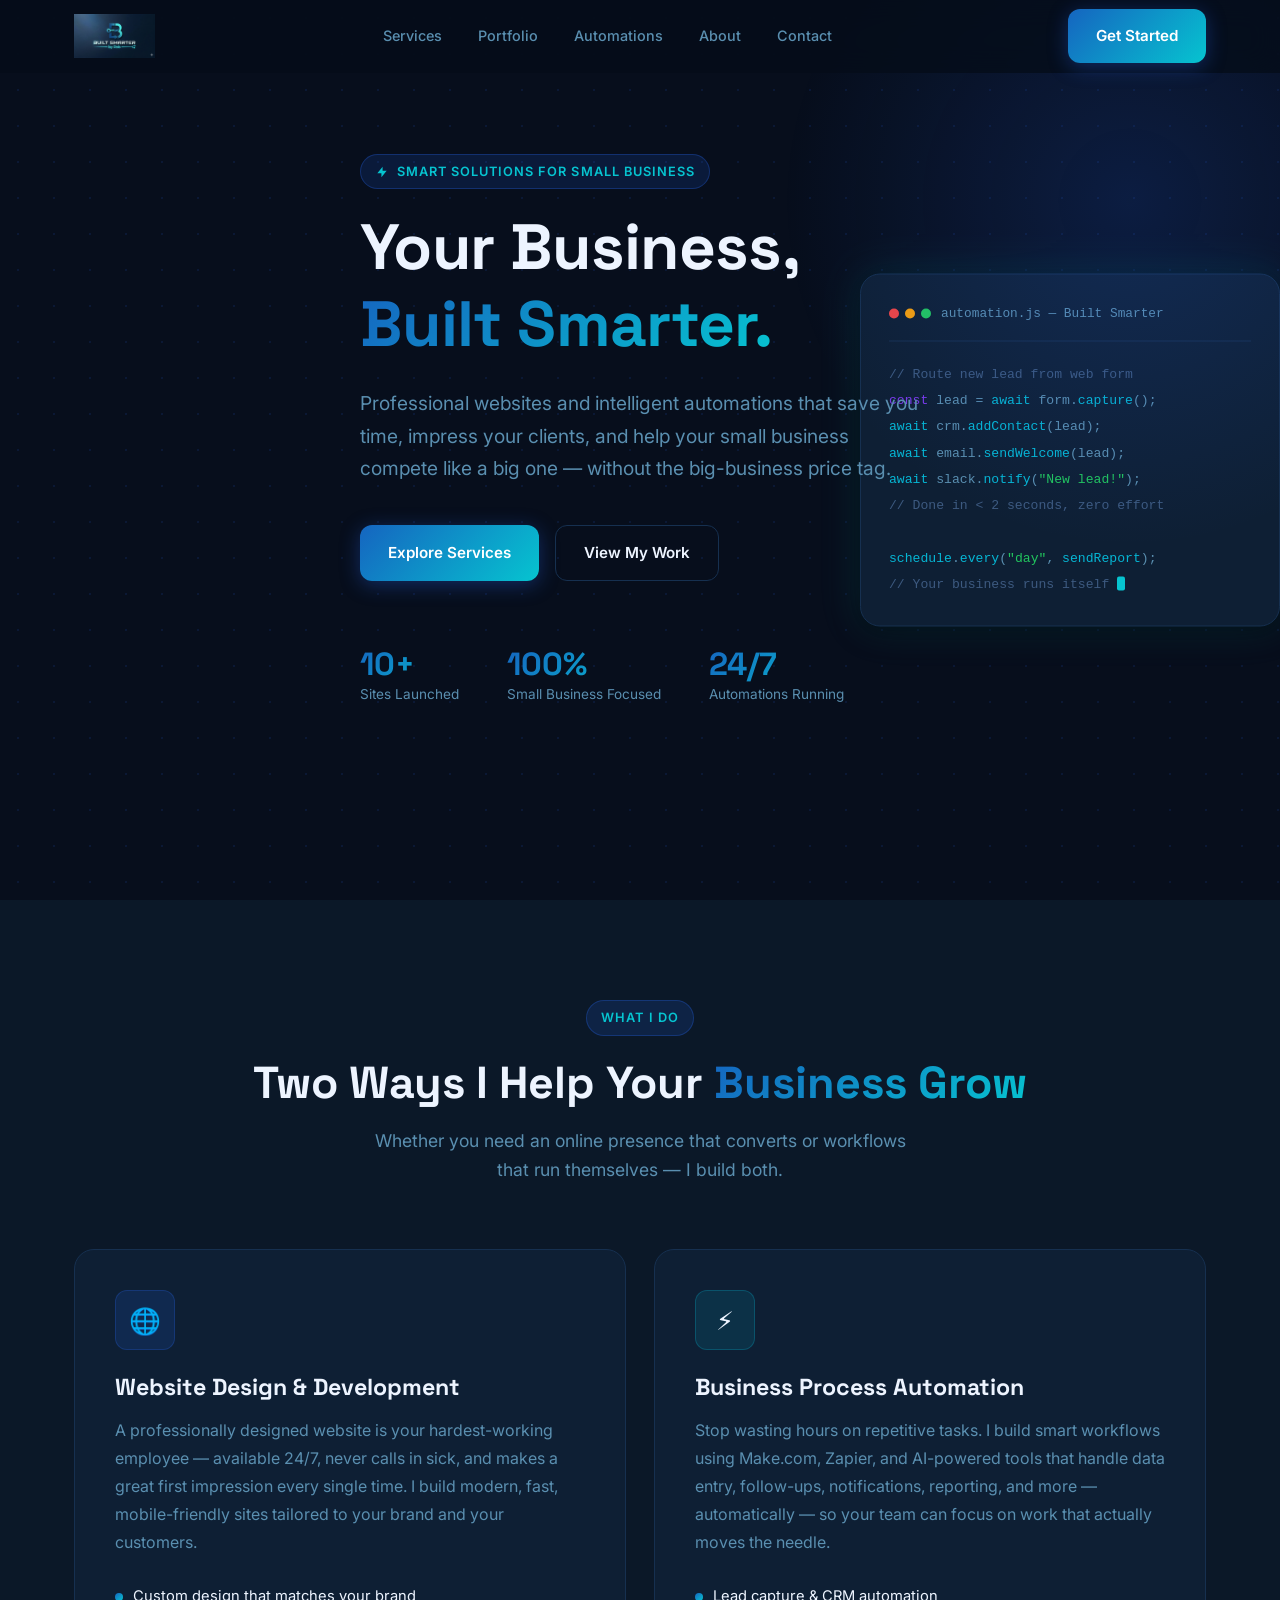
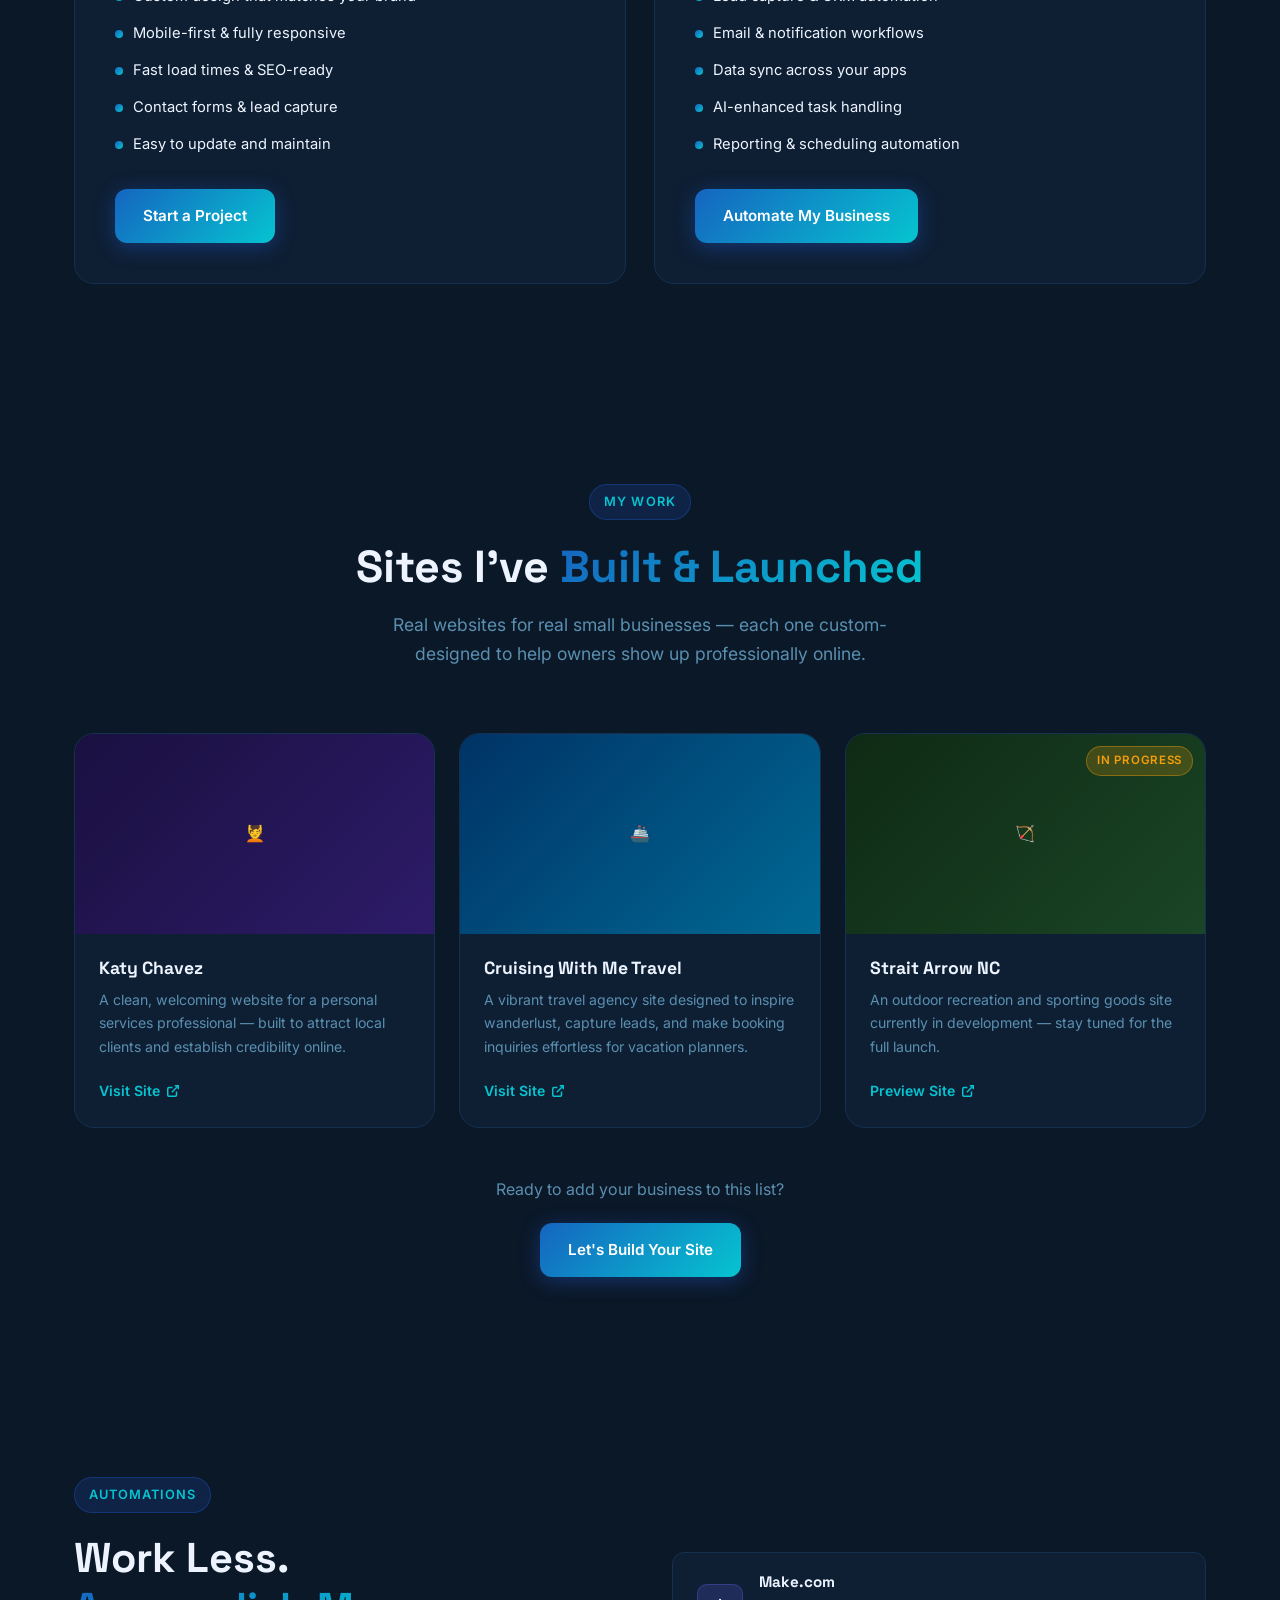
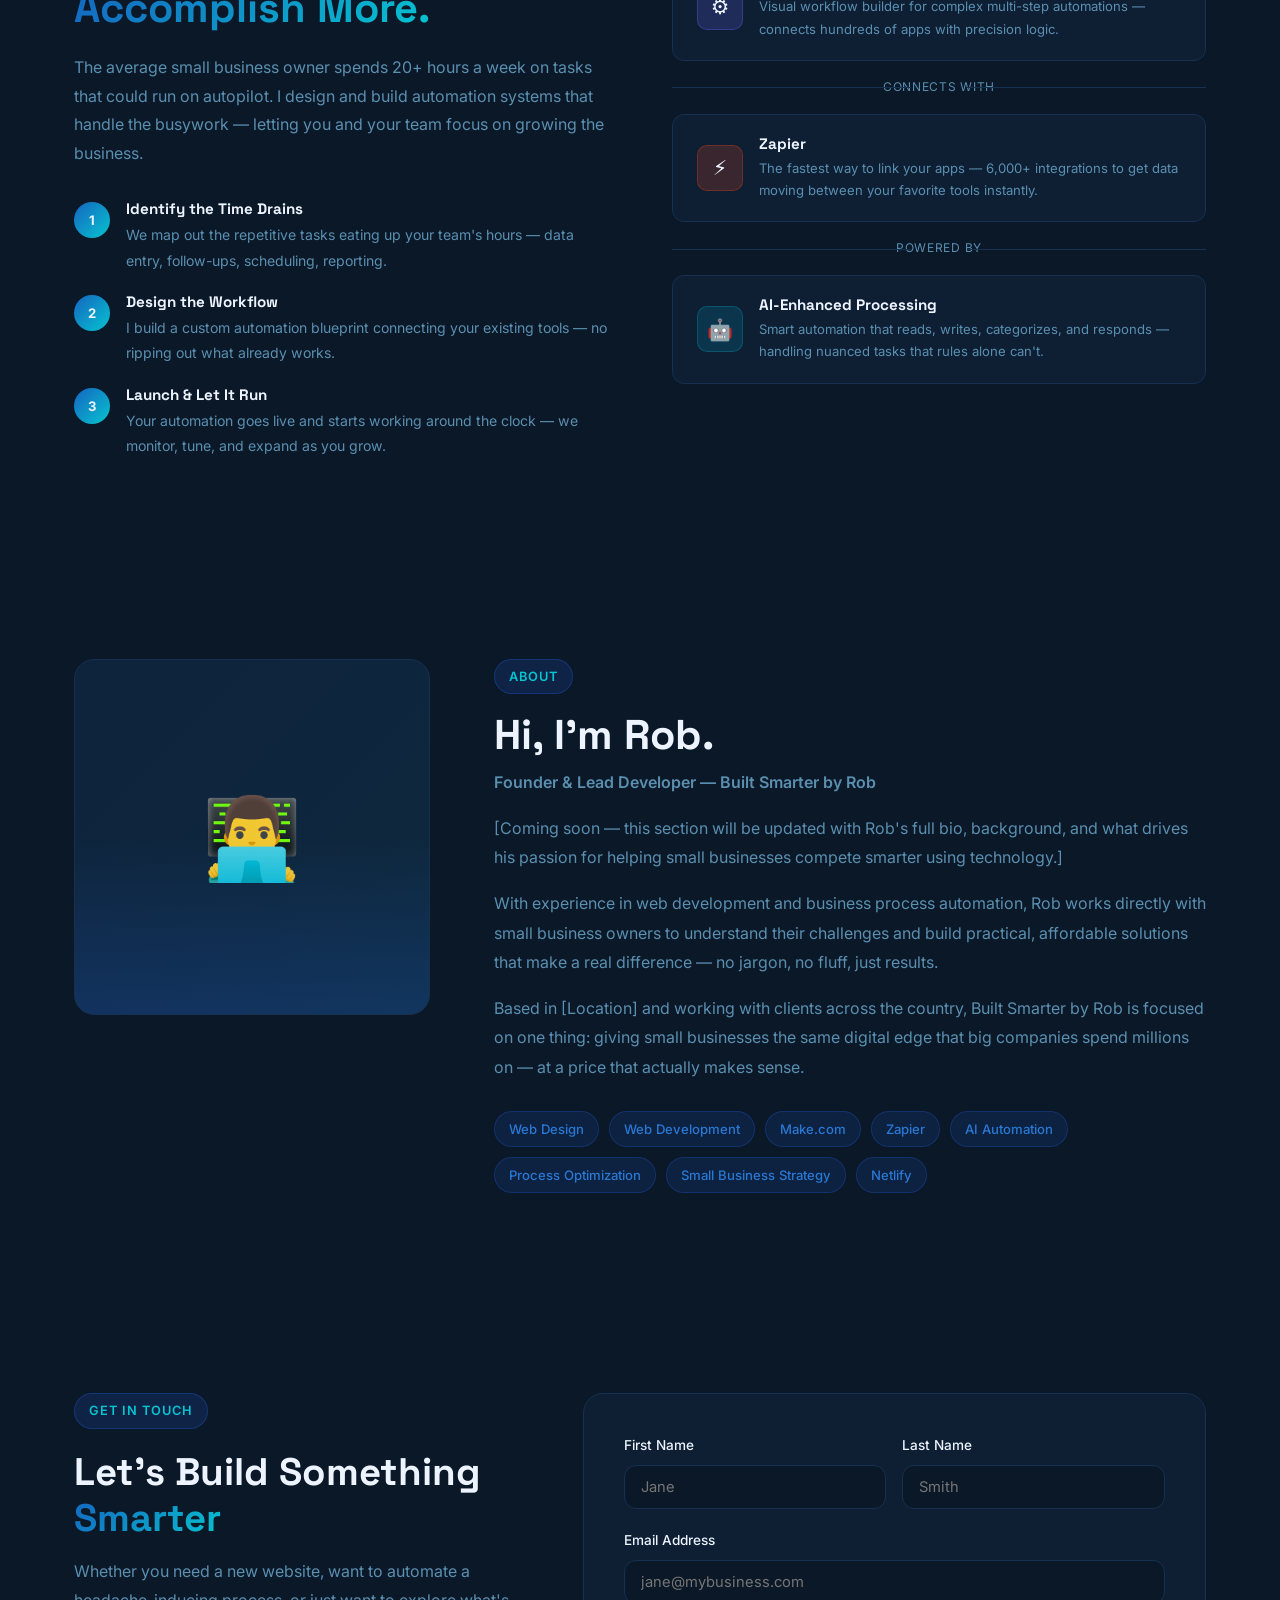
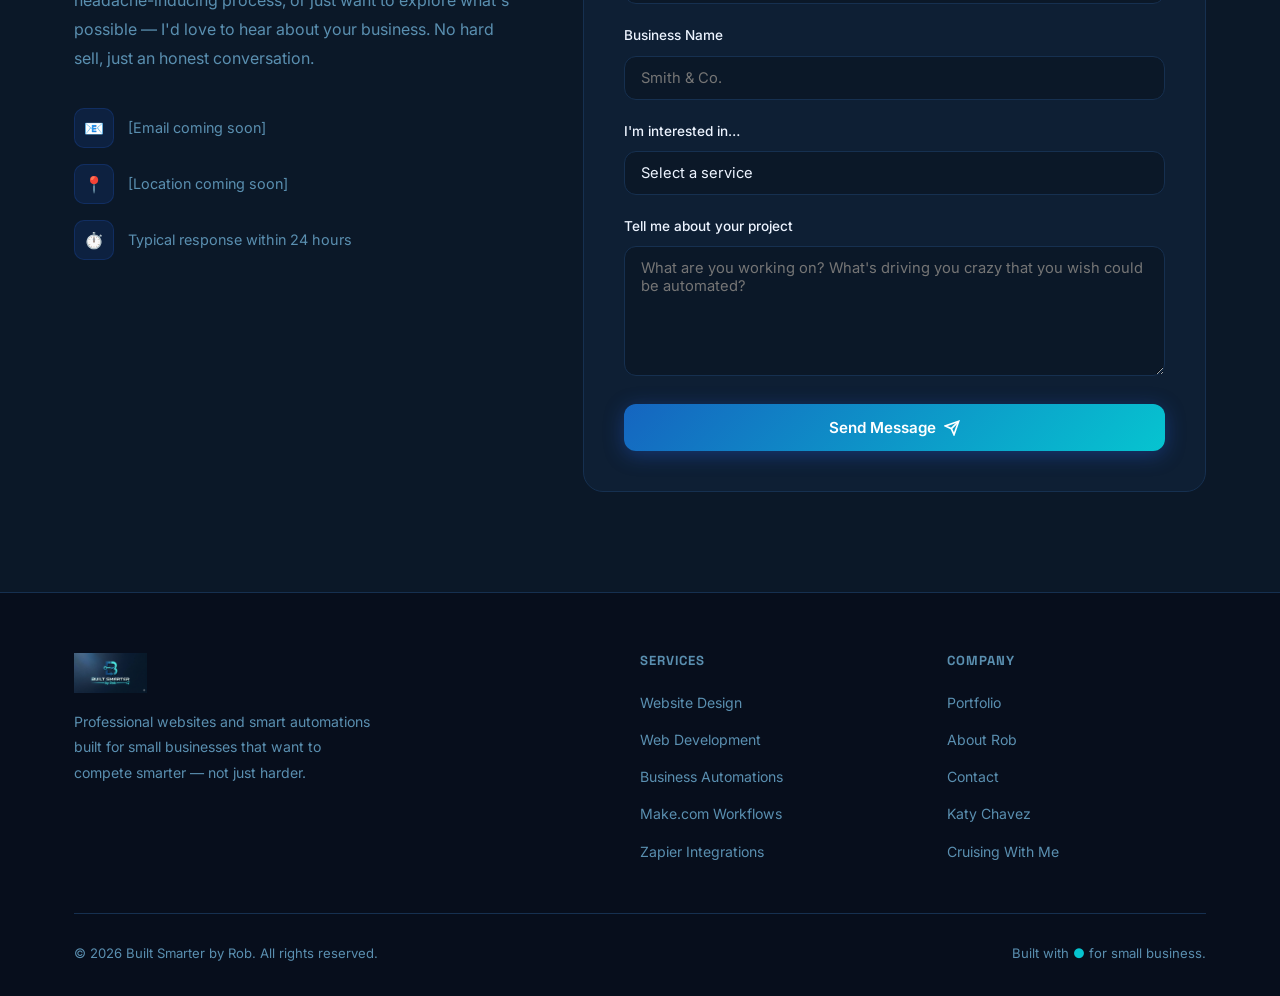
==== index.html @ 113d71a8 "1" ====
<!DOCTYPE html>
<html lang="en">
<head>
  <meta charset="UTF-8" />
  <meta name="viewport" content="width=device-width, initial-scale=1.0" />
  <meta name="description" content="Built Smarter by Rob — Professional websites and business automation solutions for small businesses. Modern design, smart workflows, real results." />
  <title>Built Smarter by Rob | Websites &amp; Automations for Small Business</title>

  <!-- Fonts -->
  <link rel="preconnect" href="https://fonts.googleapis.com" />
  <link rel="preconnect" href="https://fonts.gstatic.com" crossorigin />
  <link href="https://fonts.googleapis.com/css2?family=Space+Grotesk:wght@400;500;600;700;800&family=Inter:wght@400;500;600&display=swap" rel="stylesheet" />

  <link rel="stylesheet" href="css/styles.css" />
</head>
<body>

  <!-- ============================================================
       NAVIGATION
  ============================================================ -->
  <nav id="navbar">
    <div class="container nav-inner">
      <a href="#hero" class="logo">
        <img src="builtsmarterlogo.png" alt="Built Smarter by Rob" style="height:44px; width:auto;" />
      </a>

      <ul class="nav-links">
        <li><a href="#services">Services</a></li>
        <li><a href="#portfolio">Portfolio</a></li>
        <li><a href="#automations">Automations</a></li>
        <li><a href="#about">About</a></li>
        <li><a href="#contact">Contact</a></li>
      </ul>

      <a href="#contact" class="btn btn-primary nav-cta">Get Started</a>

      <button class="hamburger" id="hamburger" aria-label="Toggle menu">
        <span></span><span></span><span></span>
      </button>
    </div>

    <div class="mobile-menu" id="mobile-menu">
      <a href="#services"    onclick="closeMobileMenu()">Services</a>
      <a href="#portfolio"   onclick="closeMobileMenu()">Portfolio</a>
      <a href="#automations" onclick="closeMobileMenu()">Automations</a>
      <a href="#about"       onclick="closeMobileMenu()">About</a>
      <a href="#contact"     onclick="closeMobileMenu()">Contact</a>
      <a href="#contact" class="btn btn-primary" onclick="closeMobileMenu()">Get Started</a>
    </div>
  </nav>

  <!-- ============================================================
       HERO
  ============================================================ -->
  <section id="hero" class="section">
    <div class="container">
      <div class="hero-content">
        <div class="badge">
          <svg xmlns="http://www.w3.org/2000/svg" viewBox="0 0 24 24" fill="currentColor"><path d="M13 10V3L4 14h7v7l9-11h-7z"/></svg>
          Smart Solutions for Small Business
        </div>

        <h1>
          Your Business,<br />
          <span class="grad-text">Built Smarter.</span>
        </h1>

        <p>
          Professional websites and intelligent automations that save you time, impress your clients,
          and help your small business compete like a big one — without the big-business price tag.
        </p>

        <div class="hero-buttons">
          <a href="#services"  class="btn btn-primary">Explore Services</a>
          <a href="#portfolio" class="btn btn-outline">View My Work</a>
        </div>

        <div class="hero-stats">
          <div class="hero-stat">
            <h3>10+</h3>
            <p>Sites Launched</p>
          </div>
          <div class="hero-stat">
            <h3>100%</h3>
            <p>Small Business Focused</p>
          </div>
          <div class="hero-stat">
            <h3>24/7</h3>
            <p>Automations Running</p>
          </div>
        </div>
      </div>

      <!-- Floating tech card — hidden on mobile -->
      <div class="hero-visual">
        <div class="tech-card">
          <div class="tech-card-header">
            <div class="tc-dots">
              <span></span><span></span><span></span>
            </div>
            <span class="tc-title">automation.js — Built Smarter</span>
          </div>
          <div class="tc-body">
            <p class="tc-line"><span class="cm">// Route new lead from web form</span></p>
            <p class="tc-line"><span class="kw">const</span> lead = <span class="fn">await</span> form.<span class="fn">capture</span>();</p>
            <p class="tc-line"><span class="fn">await</span> crm.<span class="fn">addContact</span>(lead);</p>
            <p class="tc-line"><span class="fn">await</span> email.<span class="fn">sendWelcome</span>(lead);</p>
            <p class="tc-line"><span class="fn">await</span> slack.<span class="fn">notify</span>(<span class="str">"New lead!"</span>);</p>
            <p class="tc-line"><span class="cm">// Done in &lt; 2 seconds, zero effort</span></p>
            <p class="tc-line">&nbsp;</p>
            <p class="tc-line"><span class="fn">schedule</span>.<span class="fn">every</span>(<span class="str">"day"</span>, <span class="fn">sendReport</span>);</p>
            <p class="tc-line"><span class="cm">// Your business runs itself&nbsp;</span><span class="tc-cursor"></span></p>
          </div>
        </div>
      </div>
    </div>
  </section>

  <!-- ============================================================
       SERVICES
  ============================================================ -->
  <section id="services" class="section">
    <div class="container">
      <div class="section-header reveal">
        <div class="badge">What I Do</div>
        <h2>Two Ways I Help Your <span class="grad-text">Business Grow</span></h2>
        <p>Whether you need an online presence that converts or workflows that run themselves — I build both.</p>
      </div>

      <div class="services-grid">
        <!-- Card 1: Websites -->
        <div class="service-card reveal">
          <div class="service-icon">🌐</div>
          <h3>Website Design &amp; Development</h3>
          <p>
            A professionally designed website is your hardest-working employee — available 24/7,
            never calls in sick, and makes a great first impression every single time. I build
            modern, fast, mobile-friendly sites tailored to your brand and your customers.
          </p>
          <ul class="service-features">
            <li>Custom design that matches your brand</li>
            <li>Mobile-first &amp; fully responsive</li>
            <li>Fast load times &amp; SEO-ready</li>
            <li>Contact forms &amp; lead capture</li>
            <li>Easy to update and maintain</li>
          </ul>
          <a href="#contact" class="btn btn-primary">Start a Project</a>
        </div>

        <!-- Card 2: Automations -->
        <div class="service-card reveal">
          <div class="service-icon">⚡</div>
          <h3>Business Process Automation</h3>
          <p>
            Stop wasting hours on repetitive tasks. I build smart workflows using Make.com, Zapier,
            and AI-powered tools that handle data entry, follow-ups, notifications, reporting, and
            more — automatically — so your team can focus on work that actually moves the needle.
          </p>
          <ul class="service-features">
            <li>Lead capture &amp; CRM automation</li>
            <li>Email &amp; notification workflows</li>
            <li>Data sync across your apps</li>
            <li>AI-enhanced task handling</li>
            <li>Reporting &amp; scheduling automation</li>
          </ul>
          <a href="#contact" class="btn btn-primary">Automate My Business</a>
        </div>
      </div>
    </div>
  </section>

  <!-- ============================================================
       PORTFOLIO
  ============================================================ -->
  <section id="portfolio" class="section" style="background: var(--surface);">
    <div class="container">
      <div class="section-header reveal">
        <div class="badge">My Work</div>
        <h2>Sites I've <span class="grad-text">Built &amp; Launched</span></h2>
        <p>Real websites for real small businesses — each one custom-designed to help owners show up professionally online.</p>
      </div>

      <div class="portfolio-grid">
        <!-- Site 1 -->
        <div class="portfolio-card reveal">
          <div class="portfolio-thumb" style="background: linear-gradient(135deg,#1a1040,#2d1b69);">
            <div class="portfolio-thumb-icon" style="font-size:3.5rem; opacity:.25;">💆</div>
          </div>
          <div class="portfolio-body">
            <h3>Katy Chavez</h3>
            <p>A clean, welcoming website for a personal services professional — built to attract local clients and establish credibility online.</p>
            <a href="https://www.katychavez.com" target="_blank" rel="noopener" class="portfolio-link">
              Visit Site
              <svg xmlns="http://www.w3.org/2000/svg" viewBox="0 0 24 24" fill="none" stroke="currentColor" stroke-width="2.5"><path d="M18 13v6a2 2 0 01-2 2H5a2 2 0 01-2-2V8a2 2 0 012-2h6"/><polyline points="15 3 21 3 21 9"/><line x1="10" y1="14" x2="21" y2="3"/></svg>
            </a>
          </div>
        </div>

        <!-- Site 2 -->
        <div class="portfolio-card reveal">
          <div class="portfolio-thumb" style="background: linear-gradient(135deg,#003366,#006994);">
            <div class="portfolio-thumb-icon" style="font-size:3.5rem; opacity:.25;">🚢</div>
          </div>
          <div class="portfolio-body">
            <h3>Cruising With Me Travel</h3>
            <p>A vibrant travel agency site designed to inspire wanderlust, capture leads, and make booking inquiries effortless for vacation planners.</p>
            <a href="https://www.cruisingwithmetravel.com" target="_blank" rel="noopener" class="portfolio-link">
              Visit Site
              <svg xmlns="http://www.w3.org/2000/svg" viewBox="0 0 24 24" fill="none" stroke="currentColor" stroke-width="2.5"><path d="M18 13v6a2 2 0 01-2 2H5a2 2 0 01-2-2V8a2 2 0 012-2h6"/><polyline points="15 3 21 3 21 9"/><line x1="10" y1="14" x2="21" y2="3"/></svg>
            </a>
          </div>
        </div>

        <!-- Site 3 (WIP) -->
        <div class="portfolio-card reveal">
          <div class="portfolio-thumb" style="background: linear-gradient(135deg,#0f2a14,#1a4526);">
            <div class="portfolio-thumb-icon" style="font-size:3.5rem; opacity:.25;">🏹</div>
            <div class="wip-badge">In Progress</div>
          </div>
          <div class="portfolio-body">
            <h3>Strait Arrow NC</h3>
            <p>An outdoor recreation and sporting goods site currently in development — stay tuned for the full launch.</p>
            <a href="https://www.straitarrownc.com" target="_blank" rel="noopener" class="portfolio-link">
              Preview Site
              <svg xmlns="http://www.w3.org/2000/svg" viewBox="0 0 24 24" fill="none" stroke="currentColor" stroke-width="2.5"><path d="M18 13v6a2 2 0 01-2 2H5a2 2 0 01-2-2V8a2 2 0 012-2h6"/><polyline points="15 3 21 3 21 9"/><line x1="10" y1="14" x2="21" y2="3"/></svg>
            </a>
          </div>
        </div>
      </div>

      <div style="text-align:center; margin-top:48px;" class="reveal">
        <p style="color:var(--muted); margin-bottom:20px;">Ready to add your business to this list?</p>
        <a href="#contact" class="btn btn-primary">Let's Build Your Site</a>
      </div>
    </div>
  </section>

  <!-- ============================================================
       AUTOMATIONS
  ============================================================ -->
  <section id="automations" class="section">
    <div class="container">
      <div class="auto-layout">
        <div class="auto-content reveal">
          <div class="badge">Automations</div>
          <h2>Work Less.<br /><span class="grad-text">Accomplish More.</span></h2>
          <p>
            The average small business owner spends 20+ hours a week on tasks that could run
            on autopilot. I design and build automation systems that handle the busywork —
            letting you and your team focus on growing the business.
          </p>

          <div class="auto-steps">
            <div class="auto-step">
              <div class="step-num">1</div>
              <div>
                <h4>Identify the Time Drains</h4>
                <p>We map out the repetitive tasks eating up your team's hours — data entry, follow-ups, scheduling, reporting.</p>
              </div>
            </div>
            <div class="auto-step">
              <div class="step-num">2</div>
              <div>
                <h4>Design the Workflow</h4>
                <p>I build a custom automation blueprint connecting your existing tools — no ripping out what already works.</p>
              </div>
            </div>
            <div class="auto-step">
              <div class="step-num">3</div>
              <div>
                <h4>Launch &amp; Let It Run</h4>
                <p>Your automation goes live and starts working around the clock — we monitor, tune, and expand as you grow.</p>
              </div>
            </div>
          </div>
        </div>

        <div class="tool-stack reveal">
          <div class="tool-card">
            <div class="tool-logo make">⚙️</div>
            <div class="tool-info">
              <h4>Make.com</h4>
              <p>Visual workflow builder for complex multi-step automations — connects hundreds of apps with precision logic.</p>
            </div>
          </div>
          <div class="tool-connector">connects with</div>
          <div class="tool-card">
            <div class="tool-logo zapier">⚡</div>
            <div class="tool-info">
              <h4>Zapier</h4>
              <p>The fastest way to link your apps — 6,000+ integrations to get data moving between your favorite tools instantly.</p>
            </div>
          </div>
          <div class="tool-connector">powered by</div>
          <div class="tool-card">
            <div class="tool-logo ai">🤖</div>
            <div class="tool-info">
              <h4>AI-Enhanced Processing</h4>
              <p>Smart automation that reads, writes, categorizes, and responds — handling nuanced tasks that rules alone can't.</p>
            </div>
          </div>
        </div>
      </div>
    </div>
  </section>

  <!-- ============================================================
       ABOUT
  ============================================================ -->
  <section id="about" class="section" style="background: var(--surface);">
    <div class="container">
      <div class="about-layout">
        <div class="about-avatar reveal">
          <div class="avatar-frame">
            👨‍💻
            <div class="avatar-glow"></div>
          </div>
        </div>

        <div class="about-content reveal">
          <div class="badge">About</div>
          <h2>Hi, I'm Rob.</h2>
          <p class="about-role">Founder &amp; Lead Developer — Built Smarter by Rob</p>

          <p>
            [Coming soon — this section will be updated with Rob's full bio, background, and what
            drives his passion for helping small businesses compete smarter using technology.]
          </p>
          <p>
            With experience in web development and business process automation, Rob works directly
            with small business owners to understand their challenges and build practical, affordable
            solutions that make a real difference — no jargon, no fluff, just results.
          </p>
          <p>
            Based in [Location] and working with clients across the country, Built Smarter by Rob
            is focused on one thing: giving small businesses the same digital edge that big companies
            spend millions on — at a price that actually makes sense.
          </p>

          <div class="about-skills">
            <span class="skill-tag">Web Design</span>
            <span class="skill-tag">Web Development</span>
            <span class="skill-tag">Make.com</span>
            <span class="skill-tag">Zapier</span>
            <span class="skill-tag">AI Automation</span>
            <span class="skill-tag">Process Optimization</span>
            <span class="skill-tag">Small Business Strategy</span>
            <span class="skill-tag">Netlify</span>
          </div>
        </div>
      </div>
    </div>
  </section>

  <!-- ============================================================
       CONTACT
  ============================================================ -->
  <section id="contact" class="section">
    <div class="container">
      <div class="contact-layout">
        <div class="contact-info reveal">
          <div class="badge">Get in Touch</div>
          <h2>Let's Build Something <span class="grad-text">Smarter</span></h2>
          <p>
            Whether you need a new website, want to automate a headache-inducing process, or just
            want to explore what's possible — I'd love to hear about your business. No hard sell,
            just an honest conversation.
          </p>

          <div class="contact-methods">
            <div class="contact-method">
              <div class="cm-icon">📧</div>
              <span>[Email coming soon]</span>
            </div>
            <div class="contact-method">
              <div class="cm-icon">📍</div>
              <span>[Location coming soon]</span>
            </div>
            <div class="contact-method">
              <div class="cm-icon">⏱️</div>
              <span>Typical response within 24 hours</span>
            </div>
          </div>
        </div>

        <div class="contact-form reveal">
          <form id="contact-form" name="contact" method="POST" data-netlify="true" data-netlify-honeypot="bot-field" action="/thank-you.html" novalidate>
            <input type="hidden" name="form-name" value="contact" />
            <p style="display:none;"><input name="bot-field" /></p>
            <div class="form-row">
              <div class="form-group">
                <label for="fname">First Name</label>
                <input type="text" id="fname" name="fname" placeholder="Jane" required />
              </div>
              <div class="form-group">
                <label for="lname">Last Name</label>
                <input type="text" id="lname" name="lname" placeholder="Smith" required />
              </div>
            </div>

            <div class="form-group">
              <label for="email">Email Address</label>
              <input type="email" id="email" name="email" placeholder="jane@mybusiness.com" required />
            </div>

            <div class="form-group">
              <label for="business">Business Name</label>
              <input type="text" id="business" name="business" placeholder="Smith &amp; Co." />
            </div>

            <div class="form-group">
              <label for="service">I'm interested in…</label>
              <select id="service" name="service">
                <option value="">Select a service</option>
                <option value="website">Website Design &amp; Development</option>
                <option value="automation">Business Automations</option>
                <option value="both">Both — Website &amp; Automations</option>
                <option value="other">Not sure yet — let's talk</option>
              </select>
            </div>

            <div class="form-group">
              <label for="message">Tell me about your project</label>
              <textarea id="message" name="message" placeholder="What are you working on? What's driving you crazy that you wish could be automated?"></textarea>
            </div>

            <button type="submit" class="btn btn-primary" style="width:100%; justify-content:center;">
              Send Message
              <svg xmlns="http://www.w3.org/2000/svg" width="16" height="16" viewBox="0 0 24 24" fill="none" stroke="currentColor" stroke-width="2.5"><line x1="22" y1="2" x2="11" y2="13"/><polygon points="22 2 15 22 11 13 2 9 22 2"/></svg>
            </button>
            <div class="form-status" id="form-status"></div>
          </form>
        </div>
      </div>
    </div>
  </section>

  <!-- ============================================================
       FOOTER
  ============================================================ -->
  <footer id="footer">
    <div class="container">
      <div class="footer-top">
        <div class="footer-brand">
          <a href="#hero" class="logo">
            <img src="builtsmarterlogo.png" alt="Built Smarter by Rob" style="height:40px; width:auto;" />
          </a>
          <p style="margin-top:16px;">
            Professional websites and smart automations built for small businesses that want to
            compete smarter — not just harder.
          </p>
        </div>

        <div class="footer-col">
          <h4>Services</h4>
          <ul>
            <li><a href="#services">Website Design</a></li>
            <li><a href="#services">Web Development</a></li>
            <li><a href="#automations">Business Automations</a></li>
            <li><a href="#automations">Make.com Workflows</a></li>
            <li><a href="#automations">Zapier Integrations</a></li>
          </ul>
        </div>

        <div class="footer-col">
          <h4>Company</h4>
          <ul>
            <li><a href="#portfolio">Portfolio</a></li>
            <li><a href="#about">About Rob</a></li>
            <li><a href="#contact">Contact</a></li>
            <li><a href="https://www.katychavez.com" target="_blank" rel="noopener">Katy Chavez</a></li>
            <li><a href="https://www.cruisingwithmetravel.com" target="_blank" rel="noopener">Cruising With Me</a></li>
          </ul>
        </div>
      </div>

      <div class="footer-bottom">
        <p>&copy; <span id="year"></span> Built Smarter by Rob. All rights reserved.</p>
        <p>Built with <span style="color:var(--accent);">&#9679;</span> for small business.</p>
      </div>
    </div>
  </footer>

  <script src="js/main.js"></script>
</body>
</html>
---- css/styles.css ----
/* ============================================================
   Built Smarter By Rob — Stylesheet
   ============================================================ */

/* --- Reset & Base ----------------------------------------- */
*, *::before, *::after { box-sizing: border-box; margin: 0; padding: 0; }

:root {
  --bg:         #070e1c;
  --surface:    #0b1828;
  --card:       #0e1f34;
  --border:     #163050;
  --primary:    #1565c0;
  --primary-lt: #2979d4;
  --accent:     #06c4d0;
  --accent-lt:  #22d3ee;
  --text:       #edf4ff;
  --muted:      #5a8fb0;
  --white:      #f0f8ff;
  --grad:       linear-gradient(135deg, var(--primary), var(--accent));
  --grad-r:     linear-gradient(135deg, var(--accent), var(--primary));
  --radius:     12px;
  --radius-lg:  20px;
  --shadow:     0 4px 24px rgba(0,0,0,.5);
  --shadow-glow:0 0 40px rgba(6,196,208,.18);
  --transition: .25s ease;
  --font-head:  'Space Grotesk', system-ui, sans-serif;
  --font-body:  'Inter', system-ui, sans-serif;
}

html { scroll-behavior: smooth; }

body {
  background: var(--bg);
  color: var(--text);
  font-family: var(--font-body);
  font-size: 16px;
  line-height: 1.7;
  overflow-x: hidden;
}

/* dot-grid background texture */
body::before {
  content: '';
  position: fixed;
  inset: 0;
  background-image: radial-gradient(circle, rgba(37,99,235,.12) 1px, transparent 1px);
  background-size: 36px 36px;
  pointer-events: none;
  z-index: 0;
}

h1,h2,h3,h4 { font-family: var(--font-head); line-height: 1.2; }
a { color: var(--accent); text-decoration: none; transition: color var(--transition); }
a:hover { color: var(--accent-lt); }
img { max-width: 100%; display: block; }
ul { list-style: none; }

.container { max-width: 1180px; margin: 0 auto; padding: 0 24px; }
.section { padding: 100px 0; position: relative; z-index: 1; }

/* --- Gradient text ----------------------------------------- */
.grad-text {
  background: var(--grad);
  -webkit-background-clip: text;
  -webkit-text-fill-color: transparent;
  background-clip: text;
}

/* --- Pill badge -------------------------------------------- */
.badge {
  display: inline-flex;
  align-items: center;
  gap: 8px;
  background: rgba(37,99,235,.15);
  border: 1px solid rgba(37,99,235,.3);
  color: var(--accent);
  font-size: .8rem;
  font-weight: 600;
  letter-spacing: .08em;
  text-transform: uppercase;
  padding: 6px 14px;
  border-radius: 100px;
  margin-bottom: 20px;
}
.badge svg { width: 14px; height: 14px; }

/* --- Section header --------------------------------------- */
.section-header { text-align: center; margin-bottom: 64px; }
.section-header h2 { font-size: clamp(1.8rem, 4vw, 2.8rem); margin-bottom: 16px; }
.section-header p { color: var(--muted); font-size: 1.1rem; max-width: 560px; margin: 0 auto; }

/* --- Buttons ---------------------------------------------- */
.btn {
  display: inline-flex;
  align-items: center;
  gap: 8px;
  padding: 14px 28px;
  border-radius: var(--radius);
  font-weight: 600;
  font-size: .95rem;
  cursor: pointer;
  transition: all var(--transition);
  border: none;
  font-family: var(--font-body);
}
.btn-primary {
  background: var(--grad);
  color: #fff;
  box-shadow: 0 4px 20px rgba(37,99,235,.35);
}
.btn-primary:hover { transform: translateY(-2px); box-shadow: 0 8px 32px rgba(37,99,235,.5); color: #fff; }
.btn-outline {
  background: transparent;
  color: var(--text);
  border: 1.5px solid var(--border);
}
.btn-outline:hover { border-color: var(--primary); color: var(--primary-lt); transform: translateY(-2px); }

/* ============================================================
   NAVIGATION
   ============================================================ */
#navbar {
  position: fixed;
  top: 0; left: 0; right: 0;
  z-index: 1000;
  background: rgba(6,13,26,.8);
  backdrop-filter: blur(14px);
  -webkit-backdrop-filter: blur(14px);
  border-bottom: 1px solid transparent;
  transition: border-color var(--transition), background var(--transition);
}
#navbar.scrolled { border-bottom-color: var(--border); }

.nav-inner {
  display: flex;
  align-items: center;
  justify-content: space-between;
  height: 72px;
}

.logo {
  display: flex;
  align-items: center;
  gap: 10px;
  font-family: var(--font-head);
  font-weight: 700;
  font-size: 1.2rem;
  color: var(--white);
}
.logo-icon {
  width: 38px; height: 38px;
  background: var(--grad);
  border-radius: 9px;
  display: flex;
  align-items: center;
  justify-content: center;
  font-size: 1.1rem;
}
.logo span.accent { color: var(--accent); }

.nav-links {
  display: flex;
  align-items: center;
  gap: 36px;
}
.nav-links a {
  color: var(--muted);
  font-size: .9rem;
  font-weight: 500;
  transition: color var(--transition);
  position: relative;
}
.nav-links a::after {
  content: '';
  position: absolute;
  left: 0; bottom: -4px;
  width: 0; height: 2px;
  background: var(--grad);
  border-radius: 2px;
  transition: width var(--transition);
}
.nav-links a:hover { color: var(--white); }
.nav-links a:hover::after { width: 100%; }

.nav-cta { margin-left: 8px; }

.hamburger {
  display: none;
  flex-direction: column;
  gap: 5px;
  background: none;
  border: none;
  cursor: pointer;
  padding: 4px;
}
.hamburger span {
  display: block;
  width: 24px; height: 2px;
  background: var(--text);
  border-radius: 2px;
  transition: all var(--transition);
}
.hamburger.open span:nth-child(1) { transform: translateY(7px) rotate(45deg); }
.hamburger.open span:nth-child(2) { opacity: 0; }
.hamburger.open span:nth-child(3) { transform: translateY(-7px) rotate(-45deg); }

.mobile-menu {
  display: none;
  flex-direction: column;
  gap: 0;
  background: var(--surface);
  border-top: 1px solid var(--border);
}
.mobile-menu.open { display: flex; }
.mobile-menu a {
  color: var(--muted);
  padding: 16px 24px;
  border-bottom: 1px solid var(--border);
  font-weight: 500;
}
.mobile-menu a:hover { color: var(--white); background: var(--card); }
.mobile-menu .btn { margin: 16px 24px; }

/* ============================================================
   HERO
   ============================================================ */
#hero {
  min-height: 100vh;
  display: flex;
  align-items: center;
  padding-top: 100px;
  position: relative;
  overflow: hidden;
}

/* glowing orbs */
#hero::after {
  content: '';
  position: absolute;
  width: 700px; height: 700px;
  background: radial-gradient(circle, rgba(37,99,235,.18) 0%, transparent 70%);
  top: -150px; right: -200px;
  pointer-events: none;
  border-radius: 50%;
}

.hero-content { max-width: 720px; position: relative; z-index: 1; }

.hero-content h1 {
  font-size: clamp(2.4rem, 6vw, 4rem);
  font-weight: 800;
  margin-bottom: 24px;
  letter-spacing: -.01em;
}

.hero-content p {
  font-size: clamp(1rem, 2vw, 1.2rem);
  color: var(--muted);
  margin-bottom: 40px;
  max-width: 560px;
}

.hero-buttons { display: flex; gap: 16px; flex-wrap: wrap; margin-bottom: 64px; }

.hero-stats {
  display: flex;
  gap: 48px;
  flex-wrap: wrap;
}
.hero-stat h3 {
  font-size: 2rem;
  font-weight: 800;
  background: var(--grad);
  -webkit-background-clip: text;
  -webkit-text-fill-color: transparent;
  background-clip: text;
}
.hero-stat p { color: var(--muted); font-size: .85rem; }

/* floating tech card */
.hero-visual {
  position: absolute;
  right: 0;
  top: 50%;
  transform: translateY(-50%);
  width: 420px;
}
.tech-card {
  background: var(--card);
  border: 1px solid var(--border);
  border-radius: var(--radius-lg);
  padding: 28px;
  box-shadow: var(--shadow), var(--shadow-glow);
}
.tech-card-header {
  display: flex;
  align-items: center;
  gap: 10px;
  margin-bottom: 20px;
  padding-bottom: 16px;
  border-bottom: 1px solid var(--border);
}
.tc-dots { display: flex; gap: 6px; }
.tc-dots span { width: 10px; height: 10px; border-radius: 50%; }
.tc-dots span:nth-child(1) { background: #ef4444; }
.tc-dots span:nth-child(2) { background: #f59e0b; }
.tc-dots span:nth-child(3) { background: #22c55e; }
.tc-title { font-size: .8rem; color: var(--muted); font-family: 'Courier New', monospace; }

.tc-line {
  font-family: 'Courier New', monospace;
  font-size: .82rem;
  line-height: 2;
  color: var(--muted);
}
.tc-line .kw  { color: #7c3aed; }
.tc-line .fn  { color: #06b6d4; }
.tc-line .str { color: #22c55e; }
.tc-line .num { color: #f59e0b; }
.tc-line .cm  { color: #3d5a80; }

.tc-cursor {
  display: inline-block;
  width: 8px; height: 14px;
  background: var(--accent);
  border-radius: 2px;
  animation: blink 1.1s step-end infinite;
  vertical-align: middle;
}
@keyframes blink { 0%,100% { opacity: 1; } 50% { opacity: 0; } }

/* ============================================================
   SERVICES
   ============================================================ */
#services { background: var(--surface); }

.services-grid {
  display: grid;
  grid-template-columns: 1fr 1fr;
  gap: 28px;
}

.service-card {
  background: var(--card);
  border: 1px solid var(--border);
  border-radius: var(--radius-lg);
  padding: 40px;
  transition: all var(--transition);
  position: relative;
  overflow: hidden;
}
.service-card::before {
  content: '';
  position: absolute;
  top: 0; left: 0; right: 0;
  height: 3px;
  background: var(--grad);
  transform: scaleX(0);
  transform-origin: left;
  transition: transform .35s ease;
}
.service-card:hover { border-color: var(--primary); transform: translateY(-4px); box-shadow: var(--shadow-glow); }
.service-card:hover::before { transform: scaleX(1); }

.service-icon {
  width: 60px; height: 60px;
  background: rgba(37,99,235,.15);
  border: 1px solid rgba(37,99,235,.25);
  border-radius: var(--radius);
  display: flex;
  align-items: center;
  justify-content: center;
  font-size: 1.6rem;
  margin-bottom: 24px;
}
.service-card:nth-child(2) .service-icon {
  background: rgba(6,182,212,.12);
  border-color: rgba(6,182,212,.25);
}

.service-card h3 { font-size: 1.45rem; margin-bottom: 14px; }
.service-card p { color: var(--muted); margin-bottom: 28px; line-height: 1.75; }

.service-features { display: flex; flex-direction: column; gap: 12px; margin-bottom: 32px; }
.service-features li {
  display: flex;
  align-items: center;
  gap: 10px;
  color: var(--text);
  font-size: .92rem;
}
.service-features li::before {
  content: '';
  width: 8px; height: 8px;
  background: var(--grad);
  border-radius: 50%;
  flex-shrink: 0;
}

/* ============================================================
   PORTFOLIO
   ============================================================ */
#portfolio { }

.portfolio-grid {
  display: grid;
  grid-template-columns: repeat(3, 1fr);
  gap: 24px;
}

.portfolio-card {
  background: var(--card);
  border: 1px solid var(--border);
  border-radius: var(--radius-lg);
  overflow: hidden;
  transition: all var(--transition);
  display: flex;
  flex-direction: column;
}
.portfolio-card:hover { transform: translateY(-6px); border-color: var(--accent); box-shadow: 0 0 36px rgba(6,182,212,.18); }

.portfolio-thumb {
  height: 200px;
  background: var(--surface);
  position: relative;
  overflow: hidden;
  display: flex;
  align-items: center;
  justify-content: center;
}
.portfolio-thumb .site-preview {
  width: 100%; height: 100%;
  border: none;
  transform: scale(1);
  pointer-events: none;
}
.portfolio-thumb .thumb-overlay {
  position: absolute;
  inset: 0;
  background: linear-gradient(180deg, transparent 40%, rgba(6,13,26,.85) 100%);
}
.portfolio-thumb .thumb-placeholder {
  font-size: 3rem;
  opacity: .3;
}
.portfolio-thumb .wip-badge {
  position: absolute;
  top: 12px; right: 12px;
  background: rgba(245,158,11,.2);
  border: 1px solid rgba(245,158,11,.4);
  color: #f59e0b;
  font-size: .72rem;
  font-weight: 600;
  text-transform: uppercase;
  letter-spacing: .06em;
  padding: 4px 10px;
  border-radius: 100px;
}

.portfolio-body { padding: 24px; flex: 1; display: flex; flex-direction: column; }
.portfolio-body h3 { font-size: 1.1rem; margin-bottom: 8px; }
.portfolio-body p { color: var(--muted); font-size: .88rem; flex: 1; margin-bottom: 20px; }
.portfolio-link {
  display: inline-flex;
  align-items: center;
  gap: 6px;
  color: var(--accent);
  font-size: .88rem;
  font-weight: 600;
  transition: gap var(--transition);
}
.portfolio-link:hover { gap: 10px; color: var(--accent-lt); }
.portfolio-link svg { width: 14px; height: 14px; }

/* ============================================================
   AUTOMATIONS
   ============================================================ */
#automations { background: var(--surface); }

.auto-layout {
  display: grid;
  grid-template-columns: 1fr 1fr;
  gap: 64px;
  align-items: center;
}

.auto-content h2 { font-size: clamp(1.8rem, 3.5vw, 2.6rem); margin-bottom: 20px; }
.auto-content p { color: var(--muted); margin-bottom: 32px; line-height: 1.8; }

.auto-steps { display: flex; flex-direction: column; gap: 20px; }
.auto-step {
  display: flex;
  gap: 16px;
  align-items: flex-start;
}
.step-num {
  width: 36px; height: 36px;
  background: var(--grad);
  border-radius: 50%;
  display: flex;
  align-items: center;
  justify-content: center;
  font-weight: 700;
  font-size: .82rem;
  flex-shrink: 0;
  margin-top: 2px;
}
.auto-step h4 { font-size: .95rem; margin-bottom: 4px; }
.auto-step p { color: var(--muted); font-size: .88rem; margin: 0; }

/* Tool stack panel */
.tool-stack {
  display: flex;
  flex-direction: column;
  gap: 16px;
}
.tool-card {
  background: var(--card);
  border: 1px solid var(--border);
  border-radius: var(--radius);
  padding: 20px 24px;
  display: flex;
  align-items: center;
  gap: 16px;
  transition: all var(--transition);
}
.tool-card:hover { border-color: var(--primary); transform: translateX(4px); }
.tool-logo {
  width: 46px; height: 46px;
  border-radius: 10px;
  display: flex;
  align-items: center;
  justify-content: center;
  font-size: 1.3rem;
  flex-shrink: 0;
}
.tool-logo.make  { background: rgba(99,102,241,.2); border: 1px solid rgba(99,102,241,.3); }
.tool-logo.zapier{ background: rgba(255,74,23,.18); border: 1px solid rgba(255,74,23,.28); }
.tool-logo.ai    { background: rgba(6,182,212,.15); border: 1px solid rgba(6,182,212,.25); }

.tool-info h4 { font-size: .95rem; margin-bottom: 4px; }
.tool-info p { color: var(--muted); font-size: .82rem; margin: 0; }

.tool-connector {
  text-align: center;
  color: var(--muted);
  font-size: .75rem;
  letter-spacing: .06em;
  text-transform: uppercase;
  position: relative;
}
.tool-connector::before, .tool-connector::after {
  content: '';
  position: absolute;
  top: 50%;
  width: calc(50% - 28px);
  height: 1px;
  background: var(--border);
}
.tool-connector::before { left: 0; }
.tool-connector::after { right: 0; }

/* ============================================================
   ABOUT
   ============================================================ */
#about { }

.about-layout {
  display: grid;
  grid-template-columns: 1fr 2fr;
  gap: 64px;
  align-items: start;
}

.about-avatar {
  position: relative;
}
.avatar-frame {
  width: 100%;
  aspect-ratio: 1;
  background: var(--card);
  border: 1px solid var(--border);
  border-radius: var(--radius-lg);
  display: flex;
  align-items: center;
  justify-content: center;
  font-size: 5rem;
  position: relative;
  overflow: hidden;
}
.avatar-frame::after {
  content: '';
  position: absolute;
  inset: 0;
  background: var(--grad);
  opacity: .06;
}
.avatar-glow {
  position: absolute;
  bottom: -2px; left: -2px; right: -2px;
  height: 50%;
  background: linear-gradient(to top, rgba(37,99,235,.2), transparent);
  border-radius: 0 0 var(--radius-lg) var(--radius-lg);
}

.about-content { }
.about-content .badge { margin-bottom: 16px; }
.about-content h2 { font-size: clamp(1.8rem, 3.5vw, 2.6rem); margin-bottom: 8px; }
.about-role { color: var(--accent); font-weight: 600; margin-bottom: 24px; font-size: 1rem; }
.about-content p { color: var(--muted); line-height: 1.85; margin-bottom: 16px; }

.about-skills {
  display: flex;
  flex-wrap: wrap;
  gap: 10px;
  margin-top: 28px;
}
.skill-tag {
  background: rgba(37,99,235,.12);
  border: 1px solid rgba(37,99,235,.25);
  color: var(--primary-lt);
  padding: 6px 14px;
  border-radius: 100px;
  font-size: .82rem;
  font-weight: 500;
}

/* ============================================================
   CONTACT
   ============================================================ */
#contact { background: var(--surface); }

.contact-layout {
  display: grid;
  grid-template-columns: 1fr 1.4fr;
  gap: 64px;
  align-items: start;
}

.contact-info h2 { font-size: clamp(1.8rem, 3.5vw, 2.4rem); margin-bottom: 16px; }
.contact-info p { color: var(--muted); margin-bottom: 36px; line-height: 1.8; }

.contact-methods { display: flex; flex-direction: column; gap: 16px; }
.contact-method {
  display: flex;
  align-items: center;
  gap: 14px;
  color: var(--muted);
  font-size: .9rem;
}
.contact-method .cm-icon {
  width: 40px; height: 40px;
  background: rgba(37,99,235,.12);
  border: 1px solid rgba(37,99,235,.2);
  border-radius: 10px;
  display: flex;
  align-items: center;
  justify-content: center;
  font-size: 1rem;
  flex-shrink: 0;
}

.contact-form {
  background: var(--card);
  border: 1px solid var(--border);
  border-radius: var(--radius-lg);
  padding: 40px;
}
.form-group { margin-bottom: 20px; }
.form-group label {
  display: block;
  font-size: .85rem;
  font-weight: 500;
  color: var(--text);
  margin-bottom: 8px;
}
.form-group input,
.form-group select,
.form-group textarea {
  width: 100%;
  background: var(--surface);
  border: 1px solid var(--border);
  border-radius: var(--radius);
  color: var(--text);
  font-family: var(--font-body);
  font-size: .92rem;
  padding: 12px 16px;
  transition: border-color var(--transition), box-shadow var(--transition);
  outline: none;
  appearance: none;
}
.form-group input:focus,
.form-group select:focus,
.form-group textarea:focus {
  border-color: var(--primary);
  box-shadow: 0 0 0 3px rgba(37,99,235,.15);
}
.form-group textarea { height: 130px; resize: vertical; }
.form-row { display: grid; grid-template-columns: 1fr 1fr; gap: 16px; }

.form-status {
  display: none;
  padding: 12px 16px;
  border-radius: var(--radius);
  font-size: .88rem;
  margin-top: 12px;
}
.form-status.success { background: rgba(34,197,94,.12); border: 1px solid rgba(34,197,94,.25); color: #4ade80; display: block; }
.form-status.error   { background: rgba(239,68,68,.12);  border: 1px solid rgba(239,68,68,.25);  color: #f87171; display: block; }

/* ============================================================
   FOOTER
   ============================================================ */
#footer {
  background: var(--bg);
  border-top: 1px solid var(--border);
  padding: 60px 0 32px;
  position: relative;
  z-index: 1;
}

.footer-top {
  display: grid;
  grid-template-columns: 2fr 1fr 1fr;
  gap: 48px;
  margin-bottom: 48px;
}

.footer-brand .logo { margin-bottom: 16px; }
.footer-brand p { color: var(--muted); font-size: .88rem; max-width: 300px; line-height: 1.8; }

.footer-col h4 {
  font-size: .82rem;
  font-weight: 700;
  letter-spacing: .08em;
  text-transform: uppercase;
  color: var(--muted);
  margin-bottom: 20px;
}
.footer-col ul { display: flex; flex-direction: column; gap: 10px; }
.footer-col ul a { color: var(--muted); font-size: .88rem; transition: color var(--transition); }
.footer-col ul a:hover { color: var(--text); }

.footer-bottom {
  display: flex;
  align-items: center;
  justify-content: space-between;
  padding-top: 28px;
  border-top: 1px solid var(--border);
  flex-wrap: wrap;
  gap: 12px;
}
.footer-bottom p { color: var(--muted); font-size: .82rem; }
.footer-bottom a { color: var(--muted); }
.footer-bottom a:hover { color: var(--accent); }

/* ============================================================
   SCROLL-REVEAL
   ============================================================ */
.reveal {
  opacity: 0;
  transform: translateY(28px);
  transition: opacity .6s ease, transform .6s ease;
}
.reveal.visible { opacity: 1; transform: none; }

/* ============================================================
   RESPONSIVE
   ============================================================ */
@media (max-width: 1024px) {
  .hero-visual { display: none; }
  .services-grid { grid-template-columns: 1fr; }
  .portfolio-grid { grid-template-columns: 1fr 1fr; }
  .auto-layout { grid-template-columns: 1fr; }
  .about-layout { grid-template-columns: 1fr; }
  .about-avatar { max-width: 280px; }
  .contact-layout { grid-template-columns: 1fr; }
  .footer-top { grid-template-columns: 1fr 1fr; }
}

@media (max-width: 768px) {
  .section { padding: 72px 0; }
  .nav-links, .nav-cta { display: none; }
  .hamburger { display: flex; }
  .portfolio-grid { grid-template-columns: 1fr; }
  .form-row { grid-template-columns: 1fr; }
  .footer-top { grid-template-columns: 1fr; }
  .hero-stats { gap: 28px; }
  .hero-buttons { flex-direction: column; align-items: flex-start; }
}
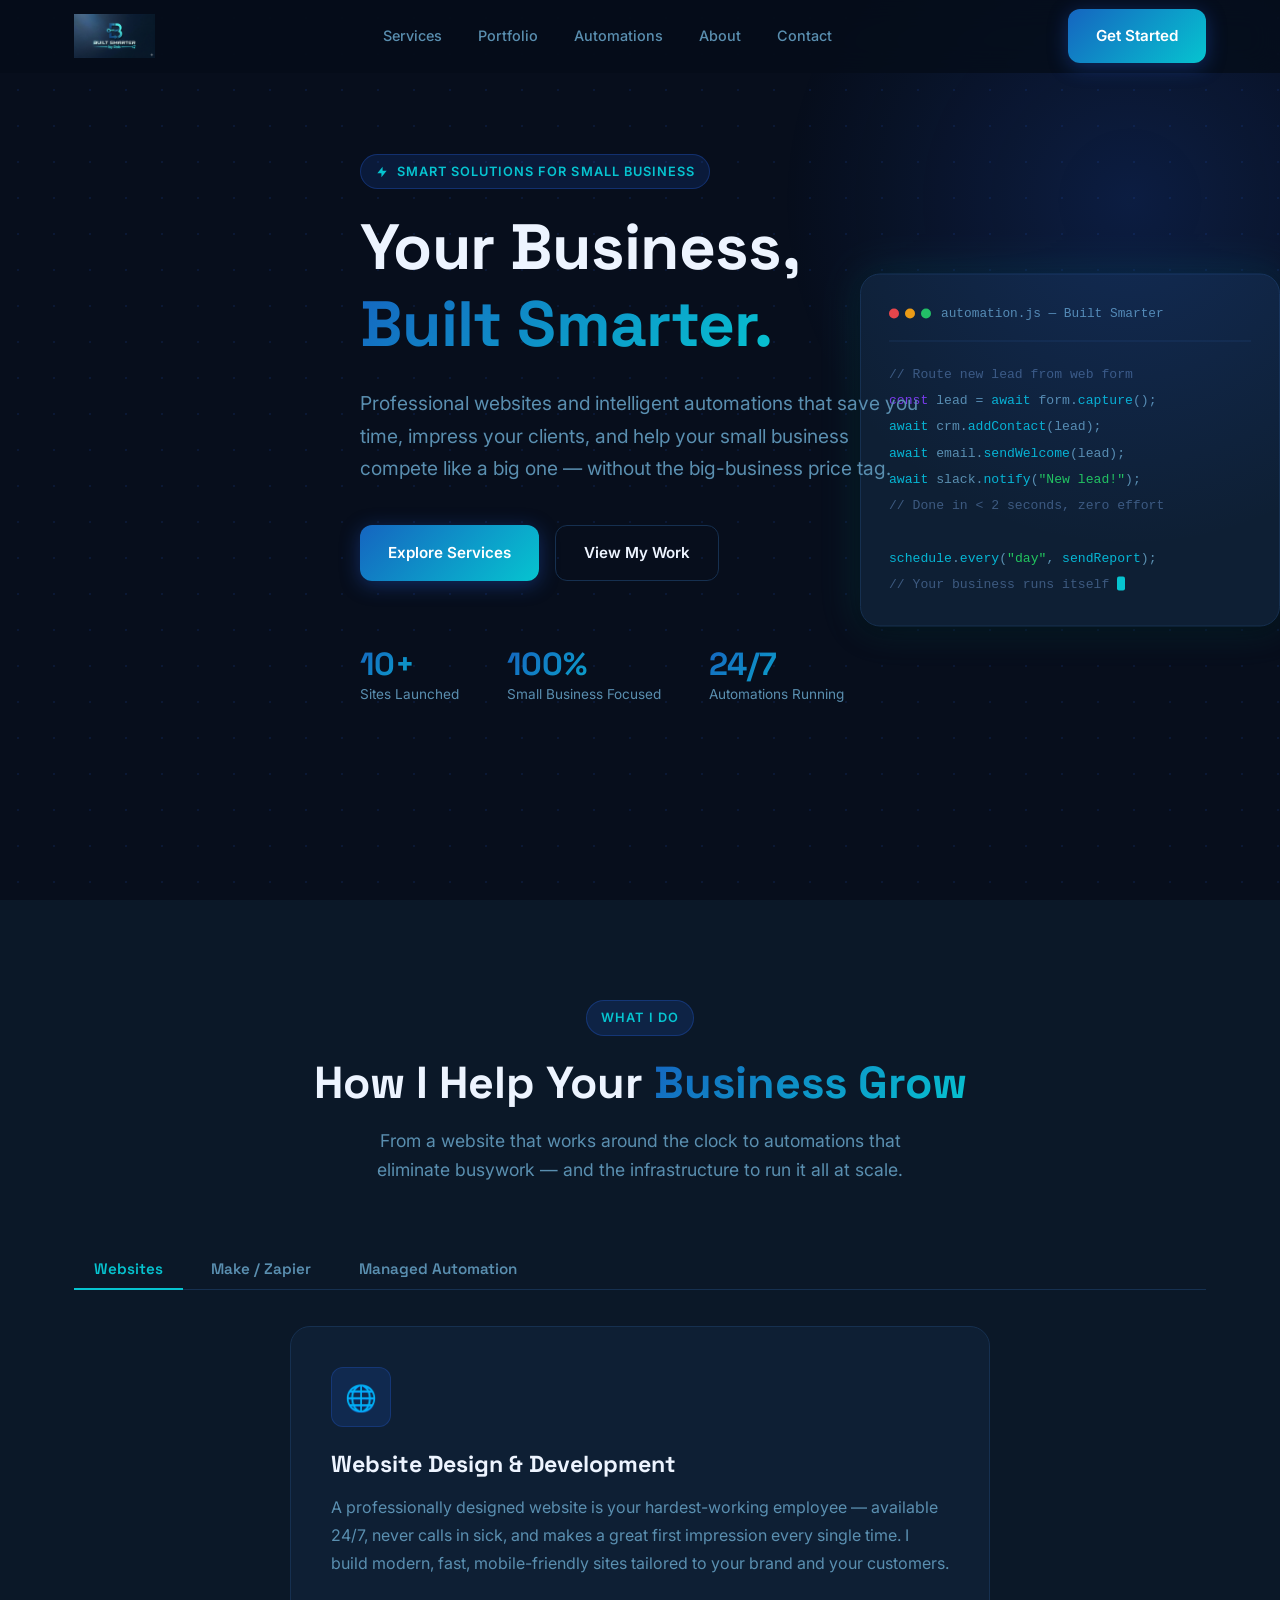
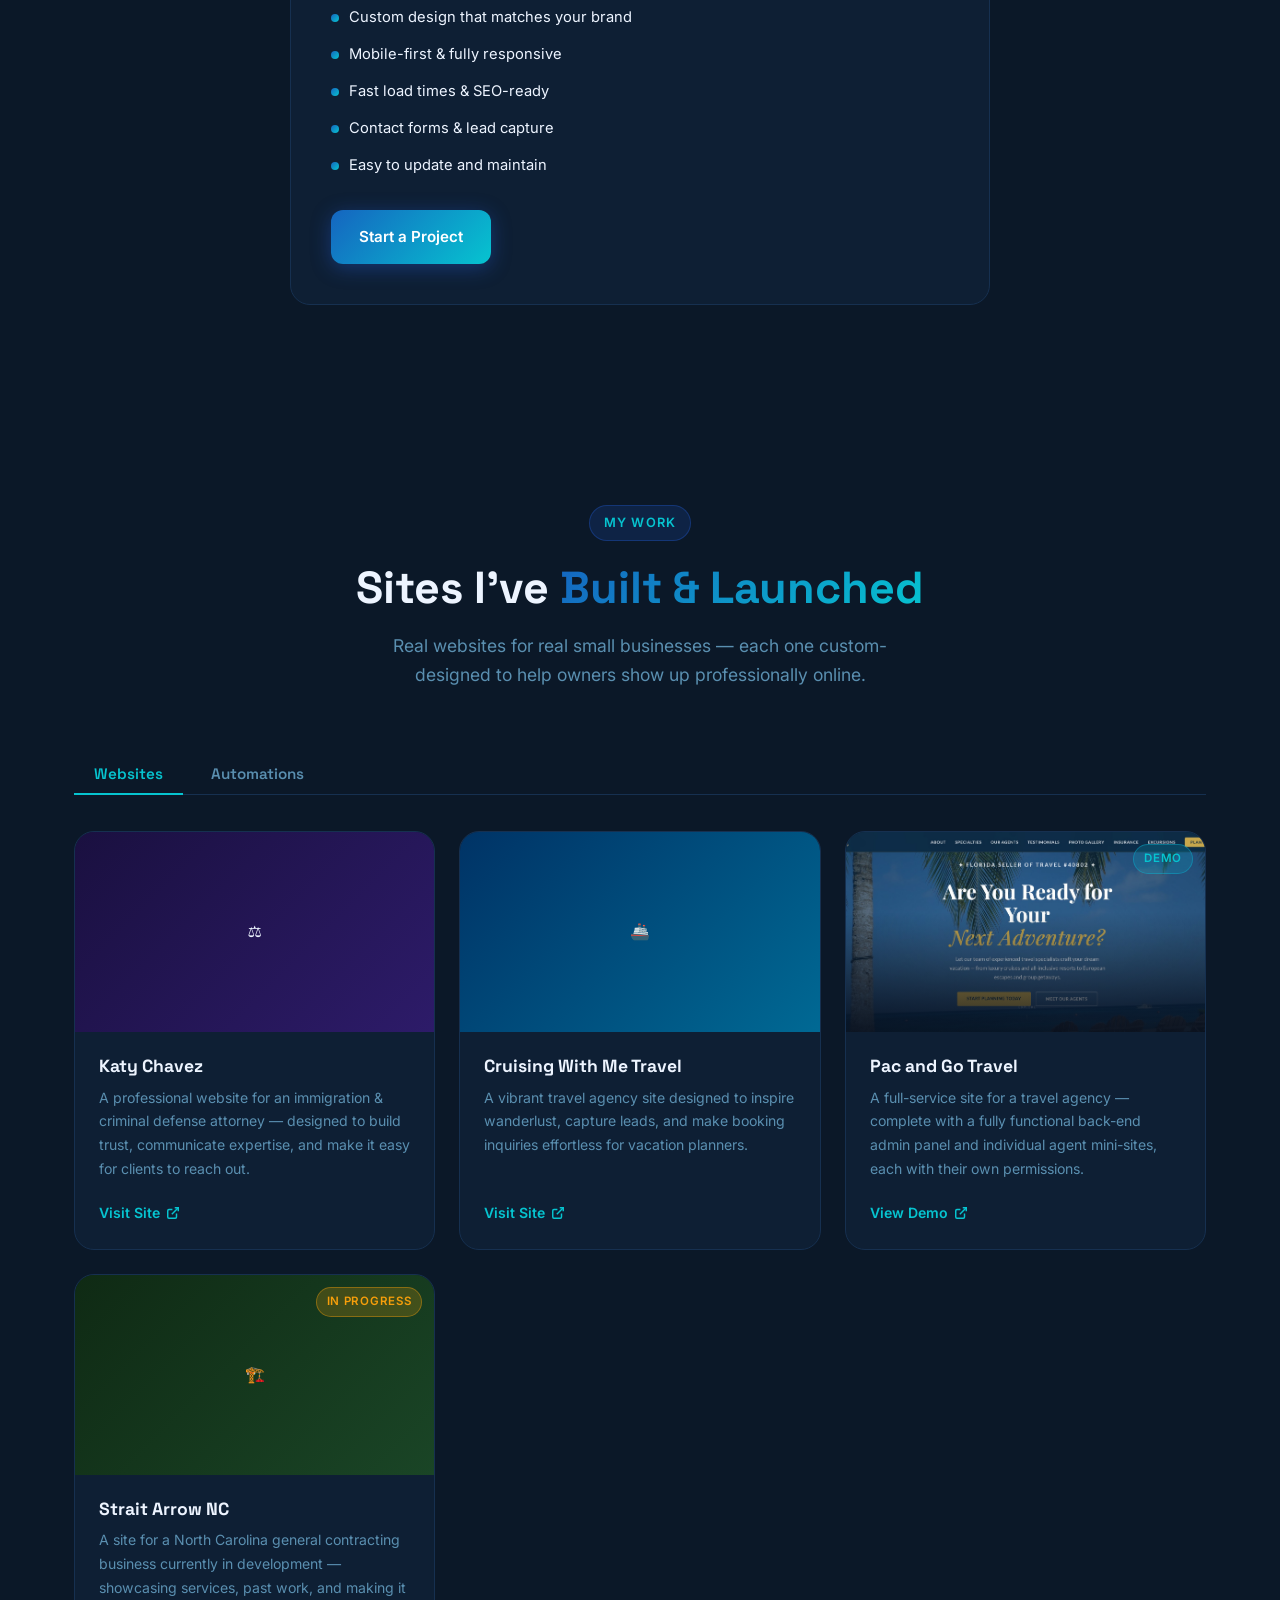
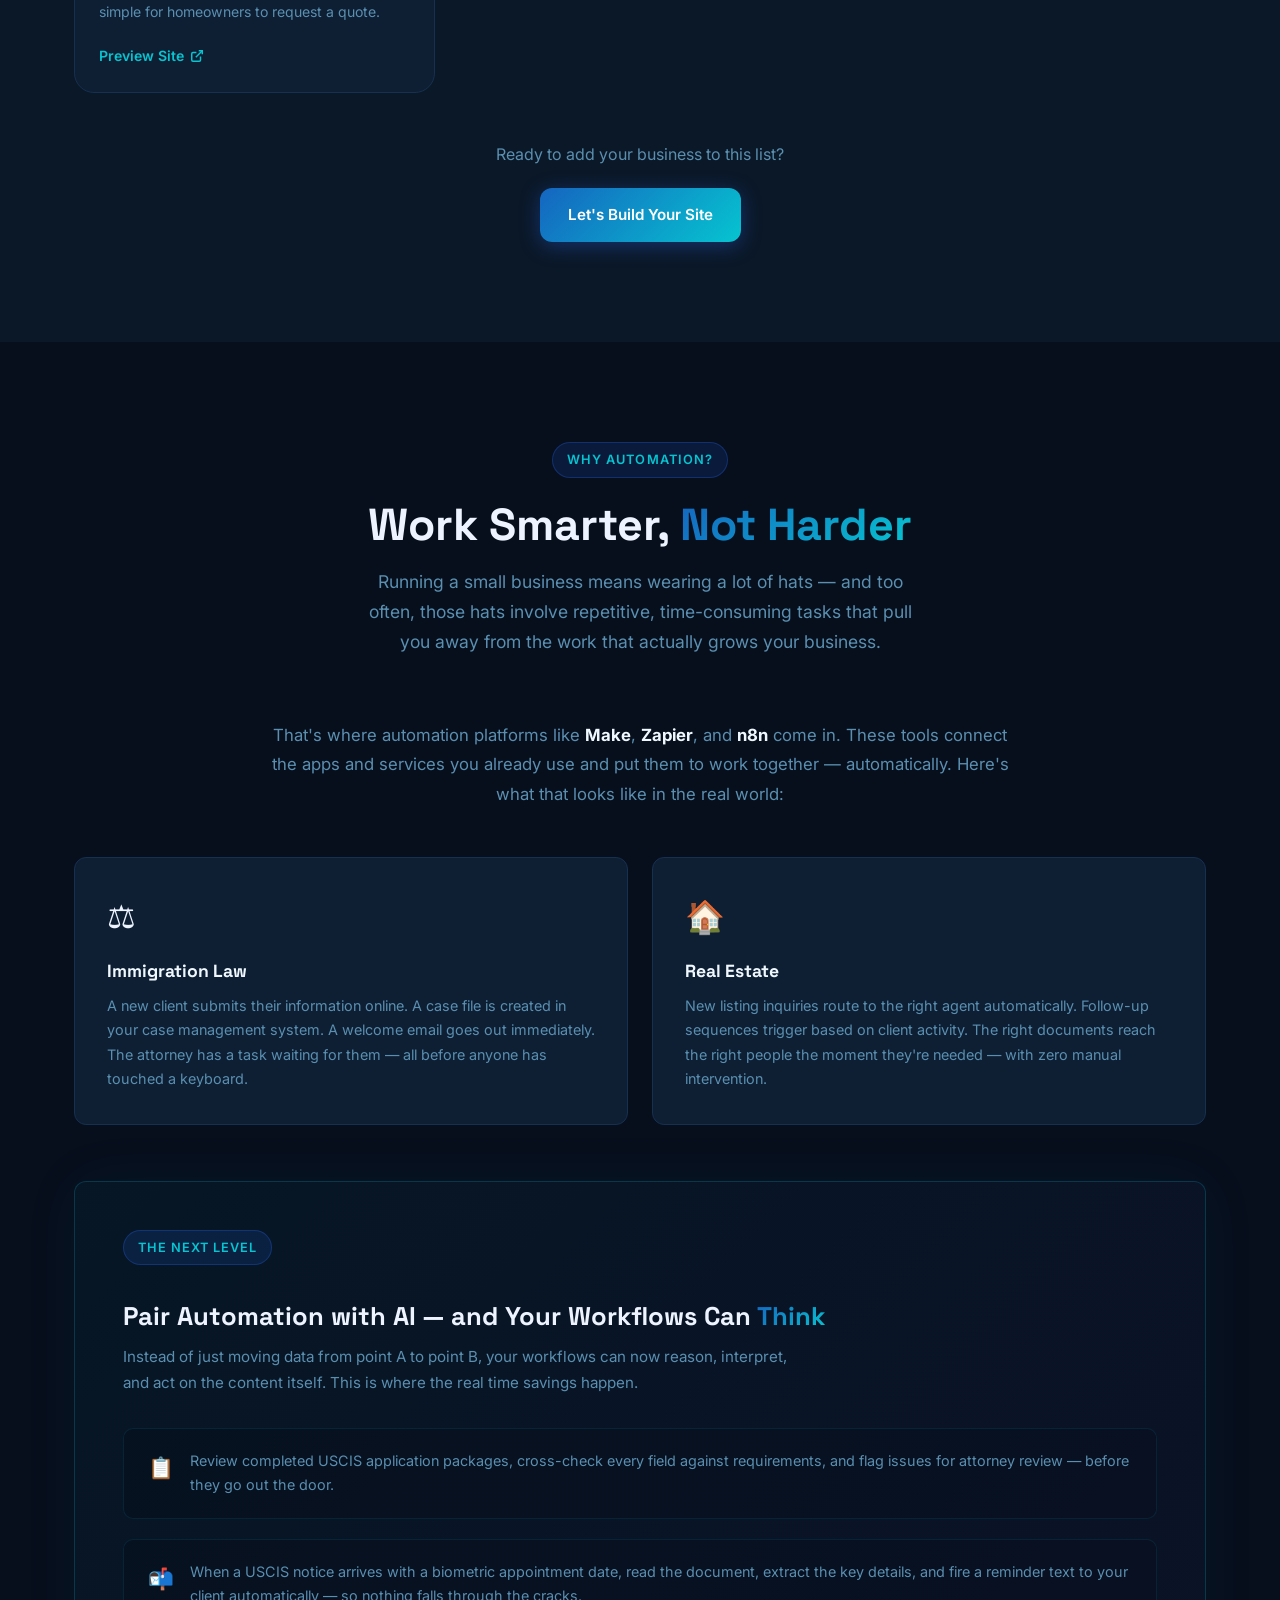
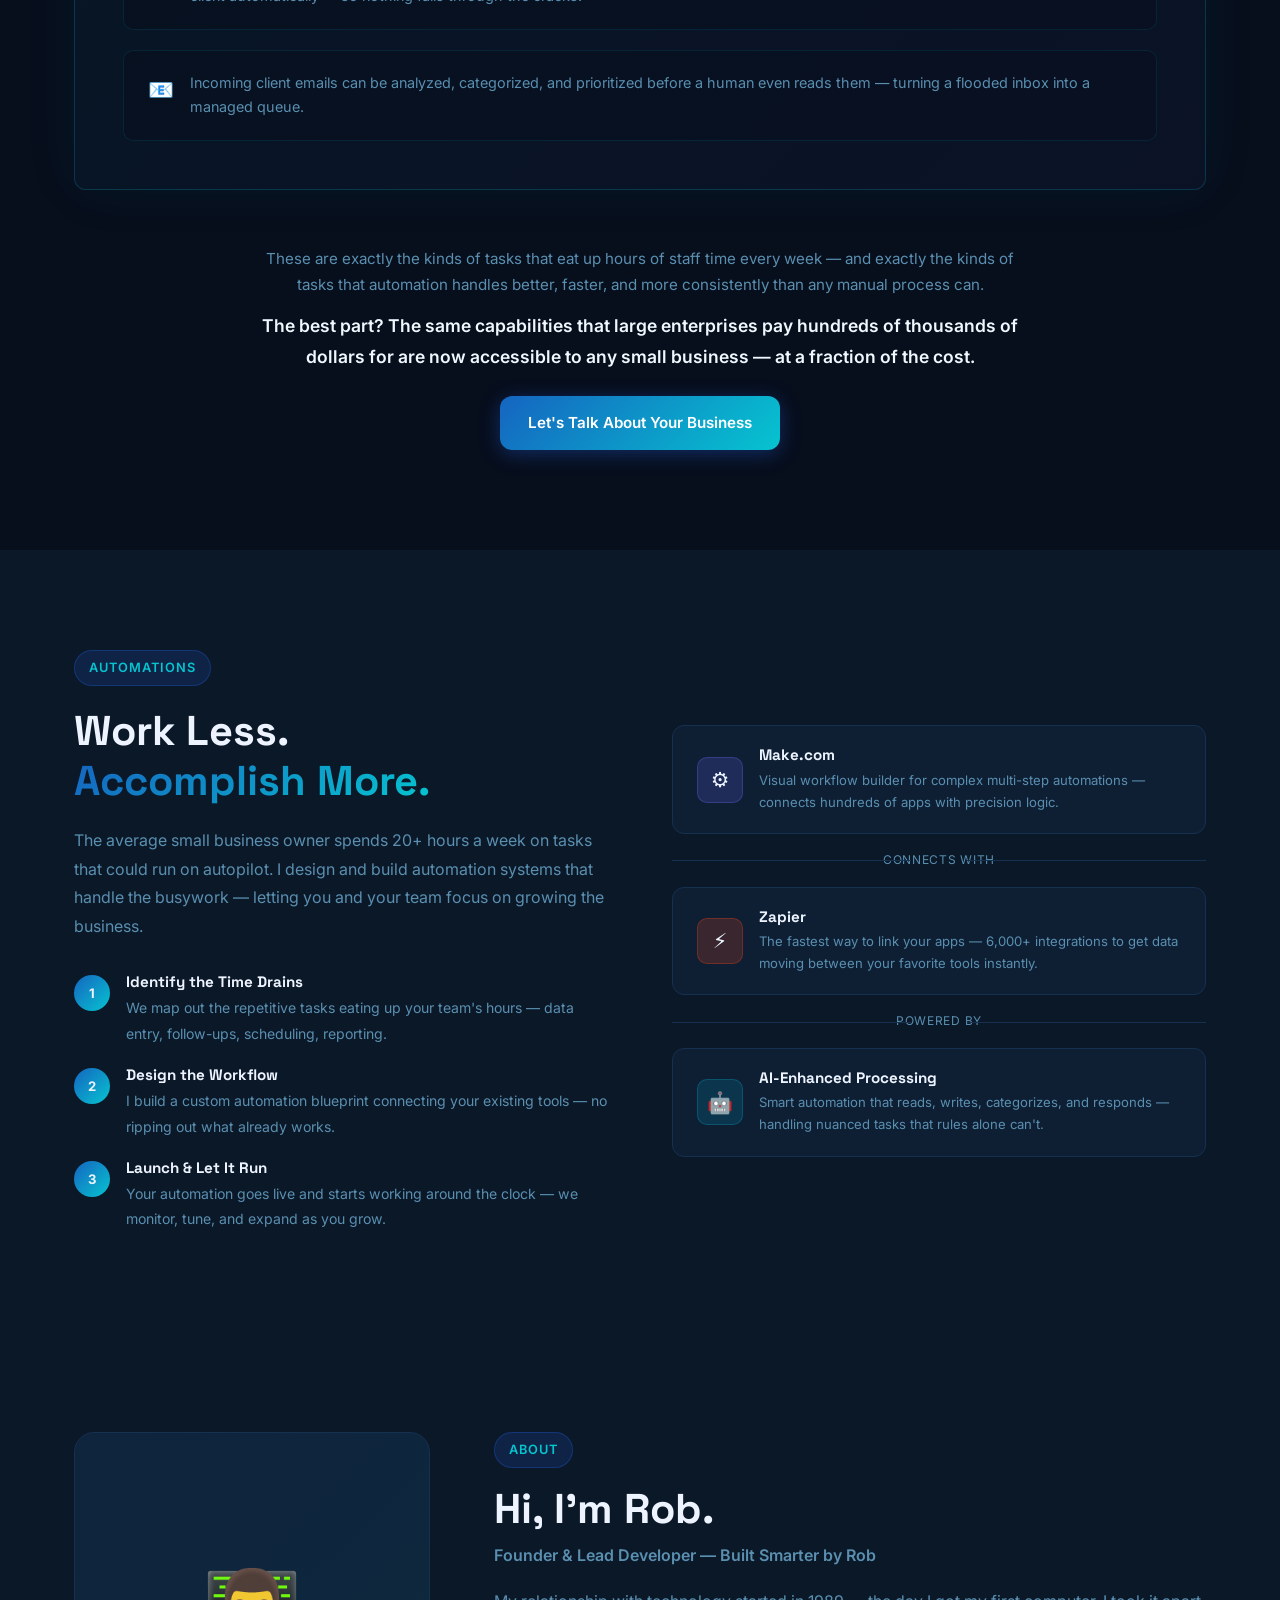
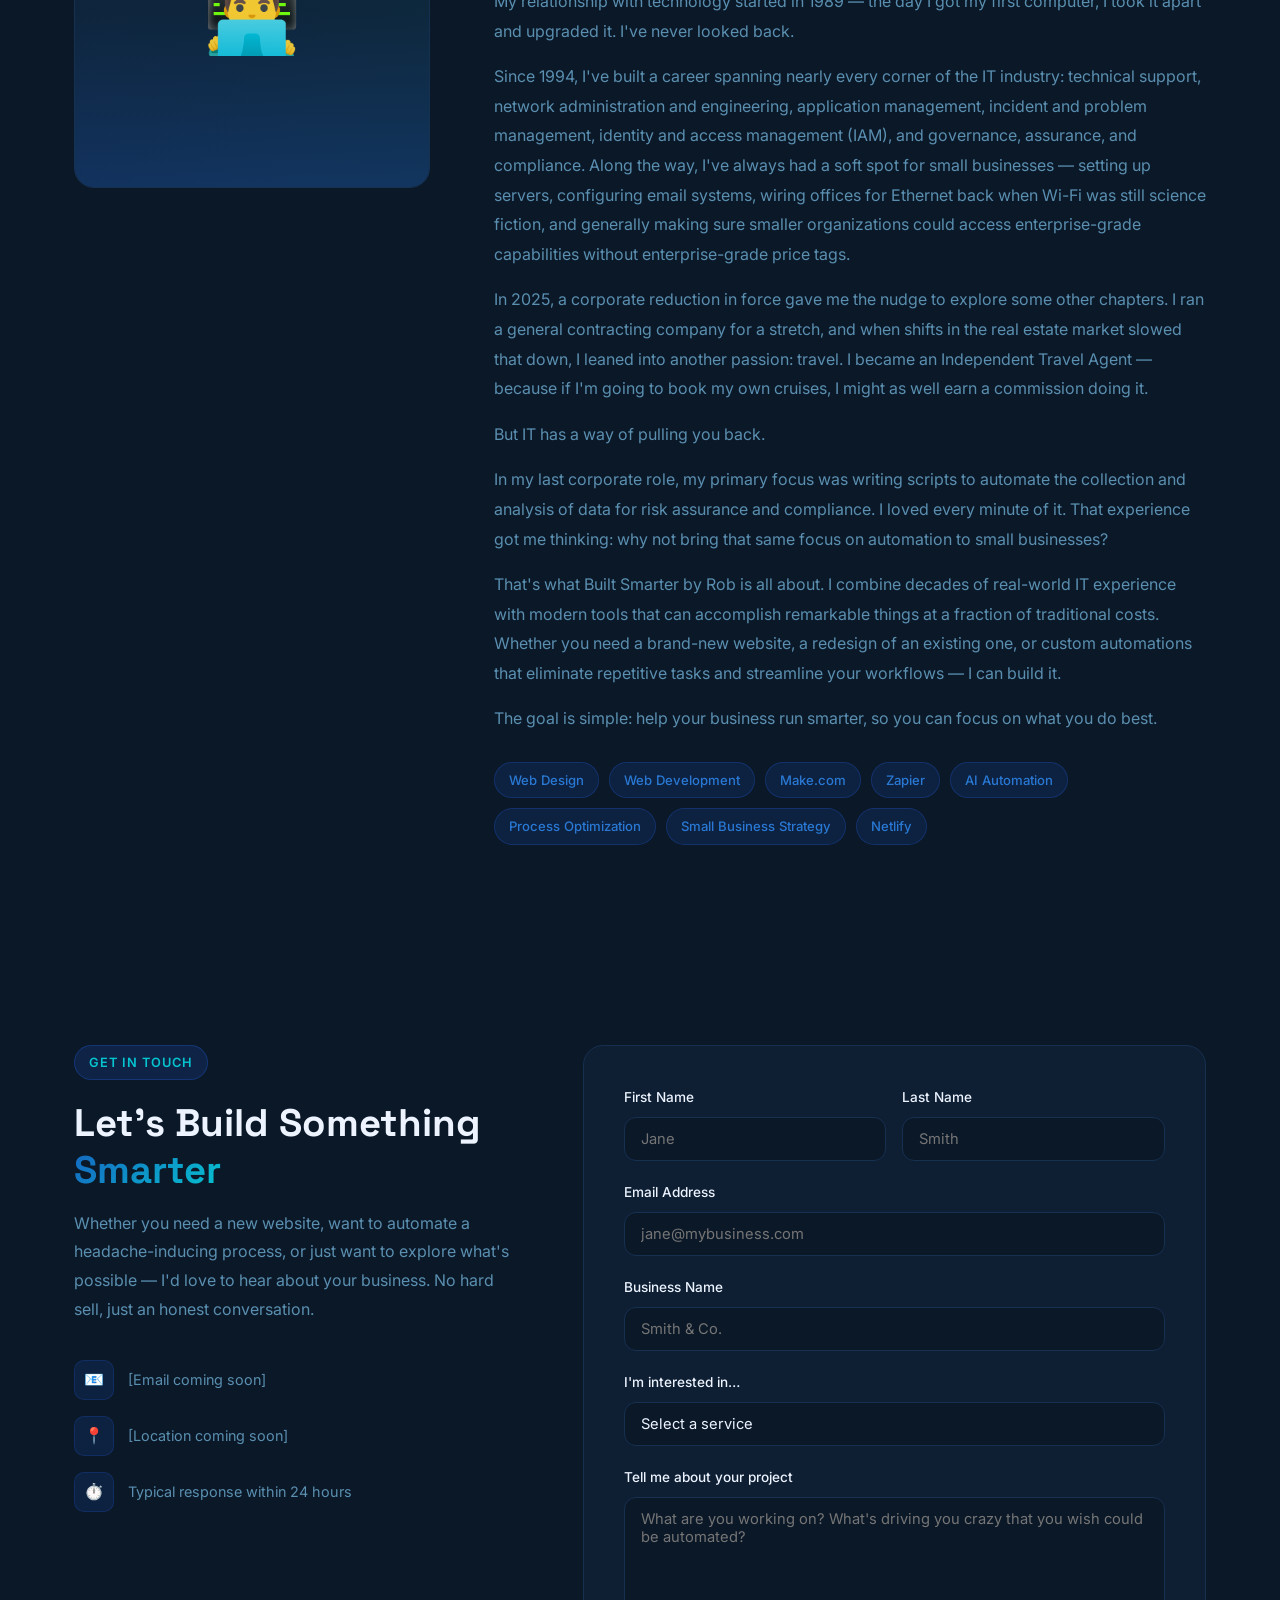
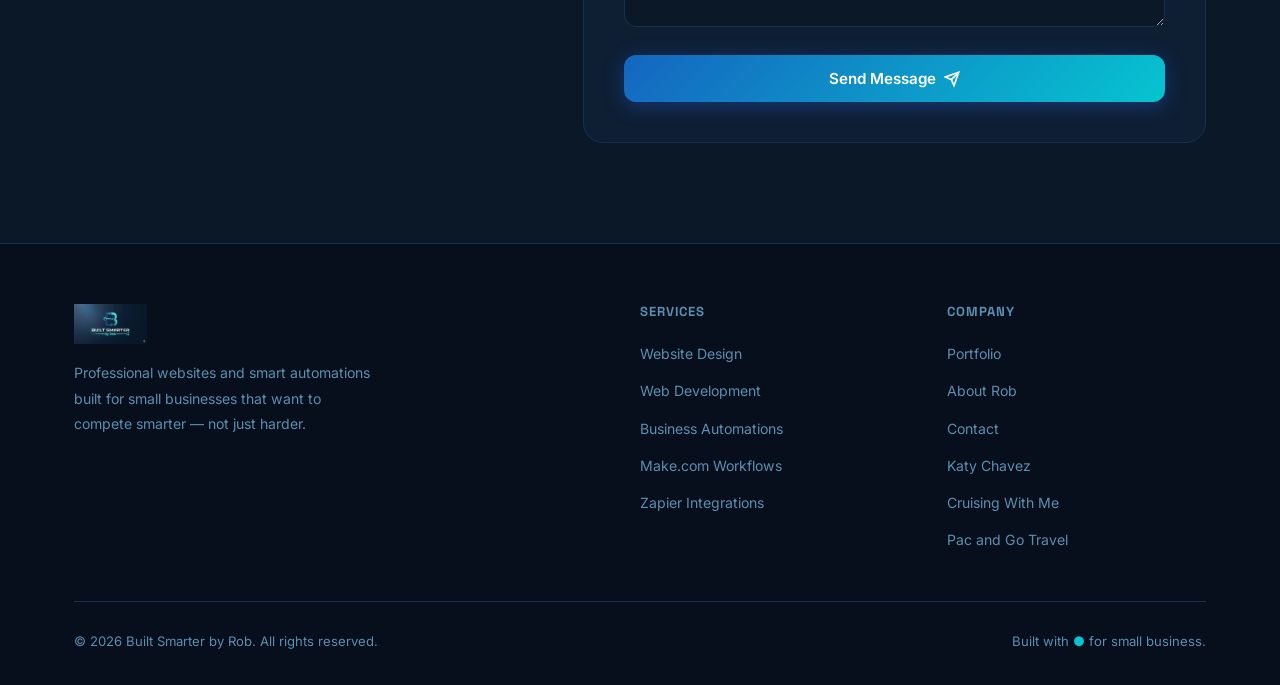
==== commit ee0c92ea: "lots, catching up" ====
--- a/index.html
+++ b/index.html
@@ -123,49 +123,143 @@
     <div class="container">
       <div class="section-header reveal">
         <div class="badge">What I Do</div>
-        <h2>Two Ways I Help Your <span class="grad-text">Business Grow</span></h2>
-        <p>Whether you need an online presence that converts or workflows that run themselves — I build both.</p>
-      </div>
-
-      <div class="services-grid">
-        <!-- Card 1: Websites -->
-        <div class="service-card reveal">
-          <div class="service-icon">🌐</div>
-          <h3>Website Design &amp; Development</h3>
-          <p>
-            A professionally designed website is your hardest-working employee — available 24/7,
-            never calls in sick, and makes a great first impression every single time. I build
-            modern, fast, mobile-friendly sites tailored to your brand and your customers.
-          </p>
-          <ul class="service-features">
-            <li>Custom design that matches your brand</li>
-            <li>Mobile-first &amp; fully responsive</li>
-            <li>Fast load times &amp; SEO-ready</li>
-            <li>Contact forms &amp; lead capture</li>
-            <li>Easy to update and maintain</li>
-          </ul>
-          <a href="#contact" class="btn btn-primary">Start a Project</a>
-        </div>
-
-        <!-- Card 2: Automations -->
-        <div class="service-card reveal">
-          <div class="service-icon">⚡</div>
-          <h3>Business Process Automation</h3>
-          <p>
-            Stop wasting hours on repetitive tasks. I build smart workflows using Make.com, Zapier,
-            and AI-powered tools that handle data entry, follow-ups, notifications, reporting, and
-            more — automatically — so your team can focus on work that actually moves the needle.
-          </p>
-          <ul class="service-features">
-            <li>Lead capture &amp; CRM automation</li>
-            <li>Email &amp; notification workflows</li>
-            <li>Data sync across your apps</li>
-            <li>AI-enhanced task handling</li>
-            <li>Reporting &amp; scheduling automation</li>
-          </ul>
-          <a href="#contact" class="btn btn-primary">Automate My Business</a>
-        </div>
-      </div>
+        <h2>How I Help Your <span class="grad-text">Business Grow</span></h2>
+        <p>From a website that works around the clock to automations that eliminate busywork — and the infrastructure to run it all at scale.</p>
+      </div>
+
+      <div class="portfolio-tabs reveal">
+        <button class="tab-btn active" data-tab="svc-web">Websites</button>
+        <button class="tab-btn" data-tab="svc-make">Make / Zapier</button>
+        <button class="tab-btn" data-tab="svc-managed">Managed Automation</button>
+      </div>
+
+      <!-- Websites -->
+      <div class="tab-panel active" id="tab-svc-web">
+        <div class="svc-single">
+          <div class="service-card reveal">
+            <div class="service-icon">🌐</div>
+            <h3>Website Design &amp; Development</h3>
+            <p>
+              A professionally designed website is your hardest-working employee — available 24/7,
+              never calls in sick, and makes a great first impression every single time. I build
+              modern, fast, mobile-friendly sites tailored to your brand and your customers.
+            </p>
+            <ul class="service-features">
+              <li>Custom design that matches your brand</li>
+              <li>Mobile-first &amp; fully responsive</li>
+              <li>Fast load times &amp; SEO-ready</li>
+              <li>Contact forms &amp; lead capture</li>
+              <li>Easy to update and maintain</li>
+            </ul>
+            <a href="#contact" class="btn btn-primary">Start a Project</a>
+          </div>
+        </div>
+      </div>
+
+      <!-- Make / Zapier -->
+      <div class="tab-panel" id="tab-svc-make">
+        <div class="svc-single">
+          <div class="service-card reveal">
+            <div class="service-icon" style="background:rgba(6,182,212,.12); border-color:rgba(6,182,212,.25);">⚡</div>
+            <h3>Business Process Automation</h3>
+            <p>
+              Stop wasting hours on repetitive tasks. I design and build smart workflows using Make.com
+              and Zapier that handle data entry, follow-ups, notifications, reporting, and more —
+              automatically — so your team can focus on work that actually moves the needle.
+            </p>
+            <ul class="service-features">
+              <li>Lead capture &amp; CRM automation</li>
+              <li>Email &amp; notification workflows</li>
+              <li>Data sync across your apps</li>
+              <li>AI-enhanced task handling</li>
+              <li>Reporting &amp; scheduling automation</li>
+            </ul>
+            <div class="svc-ownership-note">
+              <h5>Your Account. Your Automations. Your Rules.</h5>
+              <p>
+                Every workflow I build lives inside <em>your</em> Make or Zapier account, connected to your
+                tools with your credentials. You'll need an active subscription with either platform — both
+                offer free tiers to get started — and access to the apps you want to connect. When the
+                project wraps up, the automation runs entirely on your infrastructure. You're not dependent
+                on me to keep the lights on. Think of it as hiring a contractor to build in your own shop:
+                when the job is done, what's built is yours, fully and permanently.
+              </p>
+            </div>
+            <a href="#contact" class="btn btn-primary">Automate My Business</a>
+          </div>
+        </div>
+      </div>
+
+      <!-- Managed Automation -->
+      <div class="tab-panel" id="tab-svc-managed">
+        <div class="managed-layout reveal">
+
+          <div class="managed-intro">
+            <div class="service-icon" style="background:rgba(99,102,241,.12); border-color:rgba(99,102,241,.3); margin:0 auto 20px;">🖥️</div>
+            <h3>Managed Automation Hosting</h3>
+            <p>
+              Make and Zapier are excellent tools — but their pricing is built around charging you for every
+              task your automations run. The more your business automates, the more you pay. And your data
+              flows through their servers. <strong>Managed Automation is a different approach.</strong>
+            </p>
+            <p>
+              I provision a private <strong>n8n</strong> instance on a VPS you own — hosted on Digital Ocean —
+              and manage everything technical on your behalf. n8n is an enterprise-grade, open-source
+              automation platform with the same power as Make or Zapier. The difference: no per-operation
+              fees, no shared infrastructure, and no usage ceiling. Your server. Your data. Your workflows.
+            </p>
+          </div>
+
+          <div class="managed-compare">
+            <div class="compare-col">
+              <h4>Make &amp; Zapier</h4>
+              <ul>
+                <li>Charged per task/operation — costs grow with volume</li>
+                <li>Data processed on third-party servers</li>
+                <li>Usage caps based on subscription tier</li>
+                <li>Platform controls your account and access</li>
+              </ul>
+            </div>
+            <div class="compare-col featured">
+              <h4>Managed n8n on Your VPS</h4>
+              <ul>
+                <li>Flat server cost — typically $6–24/mo via Digital Ocean</li>
+                <li>Data stays on infrastructure you own and control</li>
+                <li>Unlimited executions, no tier restrictions</li>
+                <li>Your instance, your credentials, your server</li>
+              </ul>
+            </div>
+          </div>
+
+          <div class="managed-bottom">
+            <div class="managed-includes">
+              <h4>What's Included</h4>
+              <ul class="service-features">
+                <li>VPS provisioning on Digital Ocean (billed directly to you — no markup)</li>
+                <li>n8n installation, SSL certificate &amp; security hardening</li>
+                <li>Automated daily backups &amp; uptime monitoring</li>
+                <li>Software updates, security patches &amp; ongoing maintenance</li>
+                <li>Automation builds — same capabilities as the Make/Zapier service</li>
+              </ul>
+            </div>
+            <div class="managed-when">
+              <h4>A Good Fit When&hellip;</h4>
+              <ul class="service-features">
+                <li>Your automations run thousands of operations per month</li>
+                <li>You handle sensitive client data and want it on private infrastructure</li>
+                <li>You're bumping against plan limits on Make or Zapier</li>
+                <li>You want one consolidated platform for all your workflows</li>
+              </ul>
+            </div>
+          </div>
+
+          <div style="text-align:center; margin-top:8px;">
+            <a href="#contact" class="btn btn-primary">Set Up My Instance</a>
+          </div>
+
+        </div>
+      </div>
+
     </div>
   </section>
 
@@ -180,57 +274,298 @@
         <p>Real websites for real small businesses — each one custom-designed to help owners show up professionally online.</p>
       </div>
 
-      <div class="portfolio-grid">
-        <!-- Site 1 -->
-        <div class="portfolio-card reveal">
-          <div class="portfolio-thumb" style="background: linear-gradient(135deg,#1a1040,#2d1b69);">
-            <div class="portfolio-thumb-icon" style="font-size:3.5rem; opacity:.25;">💆</div>
-          </div>
-          <div class="portfolio-body">
-            <h3>Katy Chavez</h3>
-            <p>A clean, welcoming website for a personal services professional — built to attract local clients and establish credibility online.</p>
-            <a href="https://www.katychavez.com" target="_blank" rel="noopener" class="portfolio-link">
-              Visit Site
-              <svg xmlns="http://www.w3.org/2000/svg" viewBox="0 0 24 24" fill="none" stroke="currentColor" stroke-width="2.5"><path d="M18 13v6a2 2 0 01-2 2H5a2 2 0 01-2-2V8a2 2 0 012-2h6"/><polyline points="15 3 21 3 21 9"/><line x1="10" y1="14" x2="21" y2="3"/></svg>
-            </a>
-          </div>
-        </div>
-
-        <!-- Site 2 -->
-        <div class="portfolio-card reveal">
-          <div class="portfolio-thumb" style="background: linear-gradient(135deg,#003366,#006994);">
-            <div class="portfolio-thumb-icon" style="font-size:3.5rem; opacity:.25;">🚢</div>
-          </div>
-          <div class="portfolio-body">
-            <h3>Cruising With Me Travel</h3>
-            <p>A vibrant travel agency site designed to inspire wanderlust, capture leads, and make booking inquiries effortless for vacation planners.</p>
-            <a href="https://www.cruisingwithmetravel.com" target="_blank" rel="noopener" class="portfolio-link">
-              Visit Site
-              <svg xmlns="http://www.w3.org/2000/svg" viewBox="0 0 24 24" fill="none" stroke="currentColor" stroke-width="2.5"><path d="M18 13v6a2 2 0 01-2 2H5a2 2 0 01-2-2V8a2 2 0 012-2h6"/><polyline points="15 3 21 3 21 9"/><line x1="10" y1="14" x2="21" y2="3"/></svg>
-            </a>
-          </div>
-        </div>
-
-        <!-- Site 3 (WIP) -->
-        <div class="portfolio-card reveal">
-          <div class="portfolio-thumb" style="background: linear-gradient(135deg,#0f2a14,#1a4526);">
-            <div class="portfolio-thumb-icon" style="font-size:3.5rem; opacity:.25;">🏹</div>
-            <div class="wip-badge">In Progress</div>
-          </div>
-          <div class="portfolio-body">
-            <h3>Strait Arrow NC</h3>
-            <p>An outdoor recreation and sporting goods site currently in development — stay tuned for the full launch.</p>
-            <a href="https://www.straitarrownc.com" target="_blank" rel="noopener" class="portfolio-link">
-              Preview Site
-              <svg xmlns="http://www.w3.org/2000/svg" viewBox="0 0 24 24" fill="none" stroke="currentColor" stroke-width="2.5"><path d="M18 13v6a2 2 0 01-2 2H5a2 2 0 01-2-2V8a2 2 0 012-2h6"/><polyline points="15 3 21 3 21 9"/><line x1="10" y1="14" x2="21" y2="3"/></svg>
-            </a>
-          </div>
-        </div>
-      </div>
-
-      <div style="text-align:center; margin-top:48px;" class="reveal">
-        <p style="color:var(--muted); margin-bottom:20px;">Ready to add your business to this list?</p>
-        <a href="#contact" class="btn btn-primary">Let's Build Your Site</a>
+      <!-- Tab buttons -->
+      <div class="portfolio-tabs reveal">
+        <button class="tab-btn active" data-tab="websites">Websites</button>
+        <button class="tab-btn" data-tab="automations">Automations</button>
+      </div>
+
+      <!-- Websites panel -->
+      <div class="tab-panel active" id="tab-websites">
+        <div class="portfolio-grid">
+          <!-- Site 1 -->
+          <div class="portfolio-card reveal">
+            <div class="portfolio-thumb" style="background: linear-gradient(135deg,#1a1040,#2d1b69);">
+              <div class="portfolio-thumb-icon" style="font-size:3.5rem; opacity:.25;">⚖️</div>
+            </div>
+            <div class="portfolio-body">
+              <h3>Katy Chavez</h3>
+              <p>A professional website for an immigration &amp; criminal defense attorney — designed to build trust, communicate expertise, and make it easy for clients to reach out.</p>
+              <a href="https://www.katychavez.com" target="_blank" rel="noopener" class="portfolio-link">
+                Visit Site
+                <svg xmlns="http://www.w3.org/2000/svg" viewBox="0 0 24 24" fill="none" stroke="currentColor" stroke-width="2.5"><path d="M18 13v6a2 2 0 01-2 2H5a2 2 0 01-2-2V8a2 2 0 012-2h6"/><polyline points="15 3 21 3 21 9"/><line x1="10" y1="14" x2="21" y2="3"/></svg>
+              </a>
+            </div>
+          </div>
+
+          <!-- Site 2 -->
+          <div class="portfolio-card reveal">
+            <div class="portfolio-thumb" style="background: linear-gradient(135deg,#003366,#006994);">
+              <div class="portfolio-thumb-icon" style="font-size:3.5rem; opacity:.25;">🚢</div>
+            </div>
+            <div class="portfolio-body">
+              <h3>Cruising With Me Travel</h3>
+              <p>A vibrant travel agency site designed to inspire wanderlust, capture leads, and make booking inquiries effortless for vacation planners.</p>
+              <a href="https://www.cruisingwithmetravel.com" target="_blank" rel="noopener" class="portfolio-link">
+                Visit Site
+                <svg xmlns="http://www.w3.org/2000/svg" viewBox="0 0 24 24" fill="none" stroke="currentColor" stroke-width="2.5"><path d="M18 13v6a2 2 0 01-2 2H5a2 2 0 01-2-2V8a2 2 0 012-2h6"/><polyline points="15 3 21 3 21 9"/><line x1="10" y1="14" x2="21" y2="3"/></svg>
+              </a>
+            </div>
+          </div>
+
+          <!-- Site 3: Pac and Go Travel -->
+          <div class="portfolio-card reveal">
+            <div class="portfolio-thumb" style="background-image: url('pacandgosite.jpg'); background-size: cover; background-position: top center;">
+              <div class="thumb-overlay"></div>
+              <div class="wip-badge" style="background: rgba(6,182,212,.2); border-color: rgba(6,182,212,.4); color: var(--accent);">Demo</div>
+            </div>
+            <div class="portfolio-body">
+              <h3>Pac and Go Travel</h3>
+              <p>A full-service site for a travel agency — complete with a fully functional back-end admin panel and individual agent mini-sites, each with their own permissions.</p>
+              <a href="https://pacandgo-travel-mockup.netlify.app/" target="_blank" rel="noopener" class="portfolio-link">
+                View Demo
+                <svg xmlns="http://www.w3.org/2000/svg" viewBox="0 0 24 24" fill="none" stroke="currentColor" stroke-width="2.5"><path d="M18 13v6a2 2 0 01-2 2H5a2 2 0 01-2-2V8a2 2 0 012-2h6"/><polyline points="15 3 21 3 21 9"/><line x1="10" y1="14" x2="21" y2="3"/></svg>
+              </a>
+            </div>
+          </div>
+
+          <!-- Site 4 (WIP) -->
+          <div class="portfolio-card reveal">
+            <div class="portfolio-thumb" style="background: linear-gradient(135deg,#0f2a14,#1a4526);">
+              <div class="portfolio-thumb-icon" style="font-size:3.5rem; opacity:.25;">🏗️</div>
+              <div class="wip-badge">In Progress</div>
+            </div>
+            <div class="portfolio-body">
+              <h3>Strait Arrow NC</h3>
+              <p>A site for a North Carolina general contracting business currently in development — showcasing services, past work, and making it simple for homeowners to request a quote.</p>
+              <a href="https://www.straitarrownc.com" target="_blank" rel="noopener" class="portfolio-link">
+                Preview Site
+                <svg xmlns="http://www.w3.org/2000/svg" viewBox="0 0 24 24" fill="none" stroke="currentColor" stroke-width="2.5"><path d="M18 13v6a2 2 0 01-2 2H5a2 2 0 01-2-2V8a2 2 0 012-2h6"/><polyline points="15 3 21 3 21 9"/><line x1="10" y1="14" x2="21" y2="3"/></svg>
+              </a>
+            </div>
+          </div>
+        </div>
+
+        <div style="text-align:center; margin-top:48px;" class="reveal">
+          <p style="color:var(--muted); margin-bottom:20px;">Ready to add your business to this list?</p>
+          <a href="#contact" class="btn btn-primary">Let's Build Your Site</a>
+        </div>
+      </div>
+
+      <!-- Automations panel -->
+      <div class="tab-panel" id="tab-automations">
+        <div class="portfolio-grid">
+
+          <!-- Automation 1: Proof Scanner -->
+          <div class="auto-card reveal">
+            <div class="auto-thumb workflow-thumb">
+              <!-- Workflow: Watch Inbox → Detect Form → AI Scan → Report + Log -->
+              <div class="wf-row">
+                <div class="wf-node">
+                  <div class="wf-icon">📧</div>
+                  <div class="wf-label">Watch Inbox</div>
+                </div>
+                <div class="wf-line"></div>
+                <div class="wf-node">
+                  <div class="wf-icon">🏷️</div>
+                  <div class="wf-label">Detect Form Type</div>
+                </div>
+                <div class="wf-line"></div>
+                <div class="wf-node">
+                  <div class="wf-icon">🤖</div>
+                  <div class="wf-label">AI Analysis</div>
+                </div>
+              </div>
+              <div class="wf-split">
+                <div class="wf-branch">
+                  <div class="wf-branch-line"></div>
+                  <div class="wf-icon-sm">📋</div>
+                  <div class="wf-label-sm">Correction Report</div>
+                </div>
+                <div class="wf-branch">
+                  <div class="wf-branch-line"></div>
+                  <div class="wf-icon-sm">📊</div>
+                  <div class="wf-label-sm">Log to Sheet</div>
+                </div>
+              </div>
+              <span class="auto-badge">Make.com + AI</span>
+            </div>
+            <div class="auto-body">
+              <h3>USCIS Form Proof Scanner</h3>
+              <p>Watches a dedicated inbox around the clock. When an email arrives with a recognized subject, the automation identifies the form type — Proof, DACA, AOS, and more — extracts the attachment, and routes it through an AI analysis engine that checks every field for errors, omissions, and missing signatures. The sender receives a detailed correction report within minutes, and every scan is automatically logged to a shared spreadsheet. Zero manual review. Nothing slips through.</p>
+              <div class="auto-tags">
+                <span class="auto-tag">Make.com</span>
+                <span class="auto-tag">AI Analysis</span>
+                <span class="auto-tag">Gmail</span>
+                <span class="auto-tag">Google Sheets</span>
+                <span class="auto-tag">USCIS Forms</span>
+              </div>
+            </div>
+          </div>
+
+          <!-- Automation 2: Telegram Office Watcher -->
+          <div class="auto-card reveal">
+            <div class="auto-thumb workflow-thumb">
+              <!-- Workflow: Watch Chat → #office Filter → Parse Details → Log + Daily Email -->
+              <div class="wf-row">
+                <div class="wf-node">
+                  <div class="wf-icon">💬</div>
+                  <div class="wf-label">Watch Chat</div>
+                </div>
+                <div class="wf-line"></div>
+                <div class="wf-node">
+                  <div class="wf-icon">🏷️</div>
+                  <div class="wf-label">#office Filter</div>
+                </div>
+                <div class="wf-line"></div>
+                <div class="wf-node">
+                  <div class="wf-icon">📝</div>
+                  <div class="wf-label">Parse Details</div>
+                </div>
+              </div>
+              <div class="wf-split">
+                <div class="wf-branch">
+                  <div class="wf-branch-line"></div>
+                  <div class="wf-icon-sm">🗄️</div>
+                  <div class="wf-label-sm">Log Visit</div>
+                </div>
+                <div class="wf-branch">
+                  <div class="wf-branch-line"></div>
+                  <div class="wf-icon-sm">📧</div>
+                  <div class="wf-label-sm">4PM Digest</div>
+                </div>
+              </div>
+              <span class="auto-badge">Make.com + Telegram</span>
+            </div>
+            <div class="auto-body">
+              <h3>Office Visit Tracker</h3>
+              <p>Monitors a Telegram group chat via webhook. When a staff member posts a message tagged with <strong>#office</strong>, the automation instantly parses the client name and any accompanying notes, then logs the visit to a live data store. At 4:00 PM every day, a scheduled scenario sweeps the store and fires a clean summary email — a complete list of everyone who walked through the door that day. Reception-level visibility, with zero reception overhead.</p>
+              <div class="auto-tags">
+                <span class="auto-tag">Make.com</span>
+                <span class="auto-tag">Telegram</span>
+                <span class="auto-tag">Webhook</span>
+                <span class="auto-tag">Data Store</span>
+                <span class="auto-tag">Scheduled Email</span>
+              </div>
+            </div>
+          </div>
+
+          <!-- Automation 3: Mail Scan & Sort -->
+          <div class="auto-card reveal">
+            <div class="auto-thumb workflow-thumb">
+              <!-- Workflow diagram: Dropbox → PDF → AI → Branch (Client / Admin) -->
+              <div class="wf-row">
+                <div class="wf-node">
+                  <div class="wf-icon">📦</div>
+                  <div class="wf-label">Dropbox Scan</div>
+                </div>
+                <div class="wf-line"></div>
+                <div class="wf-node">
+                  <div class="wf-icon">📄</div>
+                  <div class="wf-label">Extract PDF</div>
+                </div>
+                <div class="wf-line"></div>
+                <div class="wf-node">
+                  <div class="wf-icon">🤖</div>
+                  <div class="wf-label">AI Analyze</div>
+                </div>
+              </div>
+              <div class="wf-split">
+                <div class="wf-branch">
+                  <div class="wf-branch-line"></div>
+                  <div class="wf-icon-sm">🗂️</div>
+                  <div class="wf-label-sm">Client Folder</div>
+                </div>
+                <div class="wf-branch">
+                  <div class="wf-branch-line"></div>
+                  <div class="wf-icon-sm">📬</div>
+                  <div class="wf-label-sm">Admin + Daily Email</div>
+                </div>
+              </div>
+              <span class="auto-badge">Dropbox + AI</span>
+            </div>
+            <div class="auto-body">
+              <h3>Intelligent Mail Scanner</h3>
+              <p>When physical mail is scanned at a remote office and uploaded to Dropbox, the automation kicks in immediately — pulling each PDF, reading its contents, and using AI to determine whether it's client correspondence or administrative mail. Client documents are filed automatically into the correct Dropbox folder, creating a new client folder if one doesn't exist yet. Admin and personal mail is routed to a dedicated folder, and at the end of each day a digest email goes out with a summary of everything that arrived. A fully staffed mailroom, without the mailroom.</p>
+              <div class="auto-tags">
+                <span class="auto-tag">Make.com</span>
+                <span class="auto-tag">Dropbox</span>
+                <span class="auto-tag">AI Analysis</span>
+                <span class="auto-tag">PDF Processing</span>
+                <span class="auto-tag">Auto-Filing</span>
+                <span class="auto-tag">Daily Digest</span>
+              </div>
+            </div>
+          </div>
+
+        </div>
+
+        <div style="text-align:center; margin-top:48px;" class="reveal">
+          <p style="color:var(--muted); margin-bottom:20px;">Have a process that's eating your team's time?</p>
+          <a href="#contact" class="btn btn-primary">Let's Automate It</a>
+        </div>
+      </div>
+    </div>
+  </section>
+
+  <!-- ============================================================
+       WHY AUTOMATION
+  ============================================================ -->
+  <section id="why-automation" class="section">
+    <div class="container">
+      <div class="section-header reveal">
+        <div class="badge">Why Automation?</div>
+        <h2>Work Smarter, <span class="grad-text">Not Harder</span></h2>
+        <p>Running a small business means wearing a lot of hats — and too often, those hats involve repetitive, time-consuming tasks that pull you away from the work that actually grows your business.</p>
+      </div>
+
+      <p class="wa-lead reveal">
+        That's where automation platforms like <strong>Make</strong>, <strong>Zapier</strong>, and <strong>n8n</strong> come in. These tools connect the apps and services you already use and put them to work together — automatically. Here's what that looks like in the real world:
+      </p>
+
+      <div class="wa-examples reveal">
+        <div class="wa-card">
+          <div class="wa-card-icon">⚖️</div>
+          <h4>Immigration Law</h4>
+          <p>A new client submits their information online. A case file is created in your case management system. A welcome email goes out immediately. The attorney has a task waiting for them — all before anyone has touched a keyboard.</p>
+        </div>
+        <div class="wa-card">
+          <div class="wa-card-icon">🏠</div>
+          <h4>Real Estate</h4>
+          <p>New listing inquiries route to the right agent automatically. Follow-up sequences trigger based on client activity. The right documents reach the right people the moment they're needed — with zero manual intervention.</p>
+        </div>
+      </div>
+
+      <div class="wa-ai-callout reveal">
+        <div class="wa-ai-header">
+          <div class="badge">The Next Level</div>
+          <h3>Pair Automation with AI — and Your Workflows Can <span class="grad-text">Think</span></h3>
+          <p>Instead of just moving data from point A to point B, your workflows can now reason, interpret, and act on the content itself. This is where the real time savings happen.</p>
+        </div>
+        <ul class="wa-ai-list">
+          <li>
+            <span class="wa-ai-icon">📋</span>
+            <span>Review completed USCIS application packages, cross-check every field against requirements, and flag issues for attorney review — before they go out the door.</span>
+          </li>
+          <li>
+            <span class="wa-ai-icon">📬</span>
+            <span>When a USCIS notice arrives with a biometric appointment date, read the document, extract the key details, and fire a reminder text to your client automatically — so nothing falls through the cracks.</span>
+          </li>
+          <li>
+            <span class="wa-ai-icon">📧</span>
+            <span>Incoming client emails can be analyzed, categorized, and prioritized before a human even reads them — turning a flooded inbox into a managed queue.</span>
+          </li>
+        </ul>
+      </div>
+
+      <div class="wa-closing reveal">
+        <p>
+          These are exactly the kinds of tasks that eat up hours of staff time every week — and exactly the kinds of tasks that automation handles better, faster, and more consistently than any manual process can.
+        </p>
+        <p class="wa-closing-kicker">
+          The best part? The same capabilities that large enterprises pay hundreds of thousands of dollars for are now accessible to any small business — at a fraction of the cost.
+        </p>
+        <a href="#contact" class="btn btn-primary" style="margin-top:12px;">Let's Talk About Your Business</a>
       </div>
     </div>
   </section>
@@ -323,18 +658,25 @@
           <p class="about-role">Founder &amp; Lead Developer — Built Smarter by Rob</p>
 
           <p>
-            [Coming soon — this section will be updated with Rob's full bio, background, and what
-            drives his passion for helping small businesses compete smarter using technology.]
+            My relationship with technology started in 1989 — the day I got my first computer, I took it apart and upgraded it. I've never looked back.
           </p>
           <p>
-            With experience in web development and business process automation, Rob works directly
-            with small business owners to understand their challenges and build practical, affordable
-            solutions that make a real difference — no jargon, no fluff, just results.
+            Since 1994, I've built a career spanning nearly every corner of the IT industry: technical support, network administration and engineering, application management, incident and problem management, identity and access management (IAM), and governance, assurance, and compliance. Along the way, I've always had a soft spot for small businesses — setting up servers, configuring email systems, wiring offices for Ethernet back when Wi-Fi was still science fiction, and generally making sure smaller organizations could access enterprise-grade capabilities without enterprise-grade price tags.
           </p>
           <p>
-            Based in [Location] and working with clients across the country, Built Smarter by Rob
-            is focused on one thing: giving small businesses the same digital edge that big companies
-            spend millions on — at a price that actually makes sense.
+            In 2025, a corporate reduction in force gave me the nudge to explore some other chapters. I ran a general contracting company for a stretch, and when shifts in the real estate market slowed that down, I leaned into another passion: travel. I became an Independent Travel Agent — because if I'm going to book my own cruises, I might as well earn a commission doing it.
+          </p>
+          <p>
+            But IT has a way of pulling you back.
+          </p>
+          <p>
+            In my last corporate role, my primary focus was writing scripts to automate the collection and analysis of data for risk assurance and compliance. I loved every minute of it. That experience got me thinking: why not bring that same focus on automation to small businesses?
+          </p>
+          <p>
+            That's what Built Smarter by Rob is all about. I combine decades of real-world IT experience with modern tools that can accomplish remarkable things at a fraction of traditional costs. Whether you need a brand-new website, a redesign of an existing one, or custom automations that eliminate repetitive tasks and streamline your workflows — I can build it.
+          </p>
+          <p>
+            The goal is simple: help your business run smarter, so you can focus on what you do best.
           </p>
 
           <div class="about-skills">
@@ -470,6 +812,7 @@
             <li><a href="#contact">Contact</a></li>
             <li><a href="https://www.katychavez.com" target="_blank" rel="noopener">Katy Chavez</a></li>
             <li><a href="https://www.cruisingwithmetravel.com" target="_blank" rel="noopener">Cruising With Me</a></li>
+            <li><a href="https://pacandgo-travel-mockup.netlify.app/" target="_blank" rel="noopener">Pac and Go Travel</a></li>
           </ul>
         </div>
       </div>
--- a/css/styles.css
+++ b/css/styles.css
@@ -341,6 +341,122 @@
   gap: 28px;
 }
 
+/* --- Single-card service tab panels ---------------------- */
+.svc-single {
+  max-width: 700px;
+  margin: 0 auto;
+}
+
+.svc-ownership-note {
+  background: rgba(6,182,212,.05);
+  border: 1px solid rgba(6,182,212,.2);
+  border-radius: 10px;
+  padding: 20px 24px;
+  margin-bottom: 28px;
+}
+.svc-ownership-note h5 {
+  color: var(--accent);
+  font-size: .78rem;
+  font-weight: 700;
+  letter-spacing: .07em;
+  text-transform: uppercase;
+  margin-bottom: 10px;
+}
+.svc-ownership-note p {
+  color: var(--muted);
+  font-size: .88rem;
+  line-height: 1.75;
+  margin: 0;
+}
+.svc-ownership-note em { color: var(--white); font-style: normal; font-weight: 600; }
+
+/* --- Managed automation layout --------------------------- */
+.managed-layout { max-width: 860px; margin: 0 auto; }
+
+.managed-intro {
+  text-align: center;
+  margin-bottom: 40px;
+}
+.managed-intro h3 { font-size: 1.5rem; margin-bottom: 16px; }
+.managed-intro p {
+  color: var(--muted);
+  font-size: .95rem;
+  line-height: 1.8;
+  margin-bottom: 12px;
+  max-width: 720px;
+  margin-left: auto;
+  margin-right: auto;
+}
+.managed-intro strong { color: var(--white); }
+
+.managed-compare {
+  display: grid;
+  grid-template-columns: 1fr 1fr;
+  border: 1px solid var(--border);
+  border-radius: var(--radius);
+  overflow: hidden;
+  margin-bottom: 32px;
+}
+.compare-col { padding: 28px 32px; }
+.compare-col:first-child {
+  background: var(--surface);
+  border-right: 1px solid var(--border);
+}
+.compare-col.featured { background: rgba(6,182,212,.04); }
+.compare-col h4 {
+  font-size: .95rem;
+  margin-bottom: 16px;
+  padding-bottom: 12px;
+  border-bottom: 1px solid var(--border);
+}
+.compare-col.featured h4 { color: var(--accent); border-bottom-color: rgba(6,182,212,.2); }
+.compare-col ul { list-style: none; padding: 0; margin: 0; display: flex; flex-direction: column; gap: 12px; }
+.compare-col ul li {
+  display: flex;
+  align-items: flex-start;
+  gap: 10px;
+  font-size: .875rem;
+  color: var(--muted);
+  line-height: 1.5;
+}
+.compare-col ul li::before {
+  content: '';
+  width: 6px; height: 6px;
+  border-radius: 50%;
+  background: var(--muted);
+  flex-shrink: 0;
+  margin-top: 6px;
+}
+.compare-col.featured ul li { color: var(--text); }
+.compare-col.featured ul li::before { background: var(--accent); }
+
+.managed-bottom {
+  display: grid;
+  grid-template-columns: 1fr 1fr;
+  gap: 24px;
+  margin-bottom: 36px;
+}
+.managed-includes h4,
+.managed-when h4 {
+  font-size: .9rem;
+  font-weight: 700;
+  margin-bottom: 16px;
+  padding-bottom: 10px;
+  border-bottom: 1px solid var(--border);
+}
+.managed-when {
+  background: var(--card);
+  border: 1px solid var(--border);
+  border-radius: var(--radius);
+  padding: 24px 28px;
+}
+
+@media (max-width: 768px) {
+  .managed-compare,
+  .managed-bottom { grid-template-columns: 1fr; }
+  .compare-col:first-child { border-right: none; border-bottom: 1px solid var(--border); }
+}
+
 .service-card {
   background: var(--card);
   border: 1px solid var(--border);
@@ -472,6 +588,261 @@
 }
 .portfolio-link:hover { gap: 10px; color: var(--accent-lt); }
 .portfolio-link svg { width: 14px; height: 14px; }
+
+/* --- Portfolio tabs --------------------------------------- */
+.portfolio-tabs {
+  display: flex;
+  gap: 8px;
+  margin-bottom: 36px;
+  border-bottom: 1px solid var(--border);
+  padding-bottom: 0;
+}
+.tab-btn {
+  background: none;
+  border: none;
+  border-bottom: 2px solid transparent;
+  color: var(--muted);
+  font-family: var(--font-head);
+  font-size: .95rem;
+  font-weight: 600;
+  padding: 10px 20px;
+  cursor: pointer;
+  margin-bottom: -1px;
+  transition: color var(--transition), border-color var(--transition);
+}
+.tab-btn:hover { color: var(--white); }
+.tab-btn.active { color: var(--accent); border-bottom-color: var(--accent); }
+.tab-panel { display: none; }
+.tab-panel.active { display: block; }
+
+/* --- Automation cards ------------------------------------ */
+.auto-card {
+  background: var(--card);
+  border: 1px solid var(--border);
+  border-radius: var(--radius);
+  overflow: hidden;
+  display: flex;
+  flex-direction: column;
+  transition: transform var(--transition), border-color var(--transition), box-shadow var(--transition);
+}
+.auto-card:hover { transform: translateY(-6px); border-color: var(--accent); box-shadow: 0 0 36px rgba(6,182,212,.18); }
+.auto-thumb {
+  height: 220px;
+  background: var(--surface);
+  overflow: hidden;
+  position: relative;
+}
+.auto-thumb img {
+  width: 100%; height: 100%;
+  object-fit: cover;
+  object-position: top left;
+  display: block;
+}
+.auto-thumb .thumb-overlay {
+  position: absolute;
+  inset: 0;
+  background: linear-gradient(180deg, transparent 50%, rgba(6,13,26,.85) 100%);
+}
+.auto-thumb .auto-badge {
+  position: absolute;
+  top: 12px; right: 12px;
+  background: rgba(6,182,212,.15);
+  border: 1px solid rgba(6,182,212,.4);
+  color: var(--accent);
+  font-size: .7rem;
+  font-weight: 700;
+  letter-spacing: .08em;
+  text-transform: uppercase;
+  padding: 4px 10px;
+  border-radius: 20px;
+}
+.auto-body { padding: 24px; flex: 1; display: flex; flex-direction: column; }
+.auto-body h3 { font-size: 1.1rem; margin-bottom: 8px; }
+.auto-body p { color: var(--muted); font-size: .88rem; flex: 1; margin-bottom: 20px; }
+.auto-tags { display: flex; flex-wrap: wrap; gap: 6px; }
+.auto-tag {
+  background: rgba(6,182,212,.08);
+  border: 1px solid rgba(6,182,212,.2);
+  color: var(--accent);
+  font-size: .72rem;
+  font-weight: 600;
+  padding: 3px 10px;
+  border-radius: 20px;
+}
+
+/* --- Workflow diagram thumbnail -------------------------- */
+.workflow-thumb {
+  background: linear-gradient(135deg, #060d1a 0%, #0d1f35 100%);
+  display: flex;
+  flex-direction: column;
+  align-items: center;
+  justify-content: center;
+  gap: 16px;
+  padding: 24px;
+}
+.wf-row {
+  display: flex;
+  align-items: center;
+  gap: 0;
+  width: 100%;
+  justify-content: center;
+}
+.wf-node {
+  display: flex;
+  flex-direction: column;
+  align-items: center;
+  gap: 6px;
+  flex-shrink: 0;
+}
+.wf-icon {
+  width: 44px; height: 44px;
+  border-radius: 50%;
+  border: 1.5px solid rgba(6,182,212,.5);
+  background: rgba(6,182,212,.08);
+  display: flex;
+  align-items: center;
+  justify-content: center;
+  font-size: 1.1rem;
+}
+.wf-label {
+  font-size: .58rem;
+  font-weight: 600;
+  letter-spacing: .05em;
+  text-transform: uppercase;
+  color: var(--muted);
+  text-align: center;
+  max-width: 52px;
+  line-height: 1.3;
+}
+.wf-line {
+  flex: 1;
+  height: 1px;
+  background: repeating-linear-gradient(
+    90deg,
+    rgba(6,182,212,.5) 0px,
+    rgba(6,182,212,.5) 4px,
+    transparent 4px,
+    transparent 9px
+  );
+  margin: 0 4px;
+  margin-bottom: 18px;
+}
+.wf-split {
+  display: flex;
+  gap: 20px;
+  align-items: flex-start;
+  justify-content: center;
+}
+.wf-branch {
+  display: flex;
+  flex-direction: column;
+  align-items: center;
+  gap: 4px;
+}
+.wf-branch-line {
+  width: 1px;
+  height: 14px;
+  background: rgba(6,182,212,.4);
+}
+.wf-icon-sm {
+  width: 34px; height: 34px;
+  border-radius: 50%;
+  border: 1.5px solid rgba(6,182,212,.35);
+  background: rgba(6,182,212,.06);
+  display: flex;
+  align-items: center;
+  justify-content: center;
+  font-size: .85rem;
+}
+.wf-label-sm {
+  font-size: .52rem;
+  font-weight: 600;
+  letter-spacing: .04em;
+  text-transform: uppercase;
+  color: var(--muted);
+  text-align: center;
+  max-width: 46px;
+  line-height: 1.3;
+}
+
+/* ============================================================
+   WHY AUTOMATION
+   ============================================================ */
+.wa-lead {
+  max-width: 760px;
+  margin: 0 auto 48px;
+  text-align: center;
+  color: var(--muted);
+  font-size: 1.05rem;
+  line-height: 1.75;
+}
+.wa-lead strong { color: var(--white); }
+
+.wa-examples {
+  display: grid;
+  grid-template-columns: 1fr 1fr;
+  gap: 24px;
+  margin-bottom: 56px;
+}
+.wa-card {
+  background: var(--card);
+  border: 1px solid var(--border);
+  border-radius: var(--radius);
+  padding: 32px;
+  transition: border-color var(--transition), box-shadow var(--transition);
+}
+.wa-card:hover { border-color: rgba(6,182,212,.4); box-shadow: 0 0 28px rgba(6,182,212,.1); }
+.wa-card-icon { font-size: 2rem; margin-bottom: 16px; }
+.wa-card h4 { font-size: 1.1rem; margin-bottom: 12px; color: var(--white); }
+.wa-card p { color: var(--muted); font-size: .9rem; line-height: 1.7; margin: 0; }
+
+.wa-ai-callout {
+  background: linear-gradient(135deg, rgba(6,182,212,.05) 0%, rgba(99,102,241,.05) 100%);
+  border: 1px solid rgba(6,182,212,.22);
+  border-radius: var(--radius);
+  padding: 48px;
+  margin-bottom: 56px;
+  box-shadow: 0 0 60px rgba(6,182,212,.06);
+}
+.wa-ai-header { margin-bottom: 32px; }
+.wa-ai-header h3 { font-size: 1.6rem; margin: 16px 0 12px; }
+.wa-ai-header p { color: var(--muted); font-size: .95rem; line-height: 1.7; max-width: 680px; margin: 0; }
+
+.wa-ai-list {
+  list-style: none;
+  padding: 0; margin: 0;
+  display: flex;
+  flex-direction: column;
+  gap: 20px;
+}
+.wa-ai-list li {
+  display: flex;
+  align-items: flex-start;
+  gap: 16px;
+  background: rgba(6,13,26,.4);
+  border: 1px solid rgba(6,182,212,.12);
+  border-radius: 10px;
+  padding: 20px 24px;
+}
+.wa-ai-icon { font-size: 1.3rem; flex-shrink: 0; margin-top: 1px; }
+.wa-ai-list li span:last-child { color: var(--muted); font-size: .9rem; line-height: 1.7; }
+
+.wa-closing {
+  text-align: center;
+  max-width: 760px;
+  margin: 0 auto;
+}
+.wa-closing p { color: var(--muted); font-size: .95rem; line-height: 1.75; margin-bottom: 12px; }
+.wa-closing-kicker {
+  color: var(--white) !important;
+  font-size: 1.1rem !important;
+  font-weight: 600;
+}
+
+@media (max-width: 768px) {
+  .wa-examples { grid-template-columns: 1fr; }
+  .wa-ai-callout { padding: 28px 20px; }
+}
 
 /* ============================================================
    AUTOMATIONS
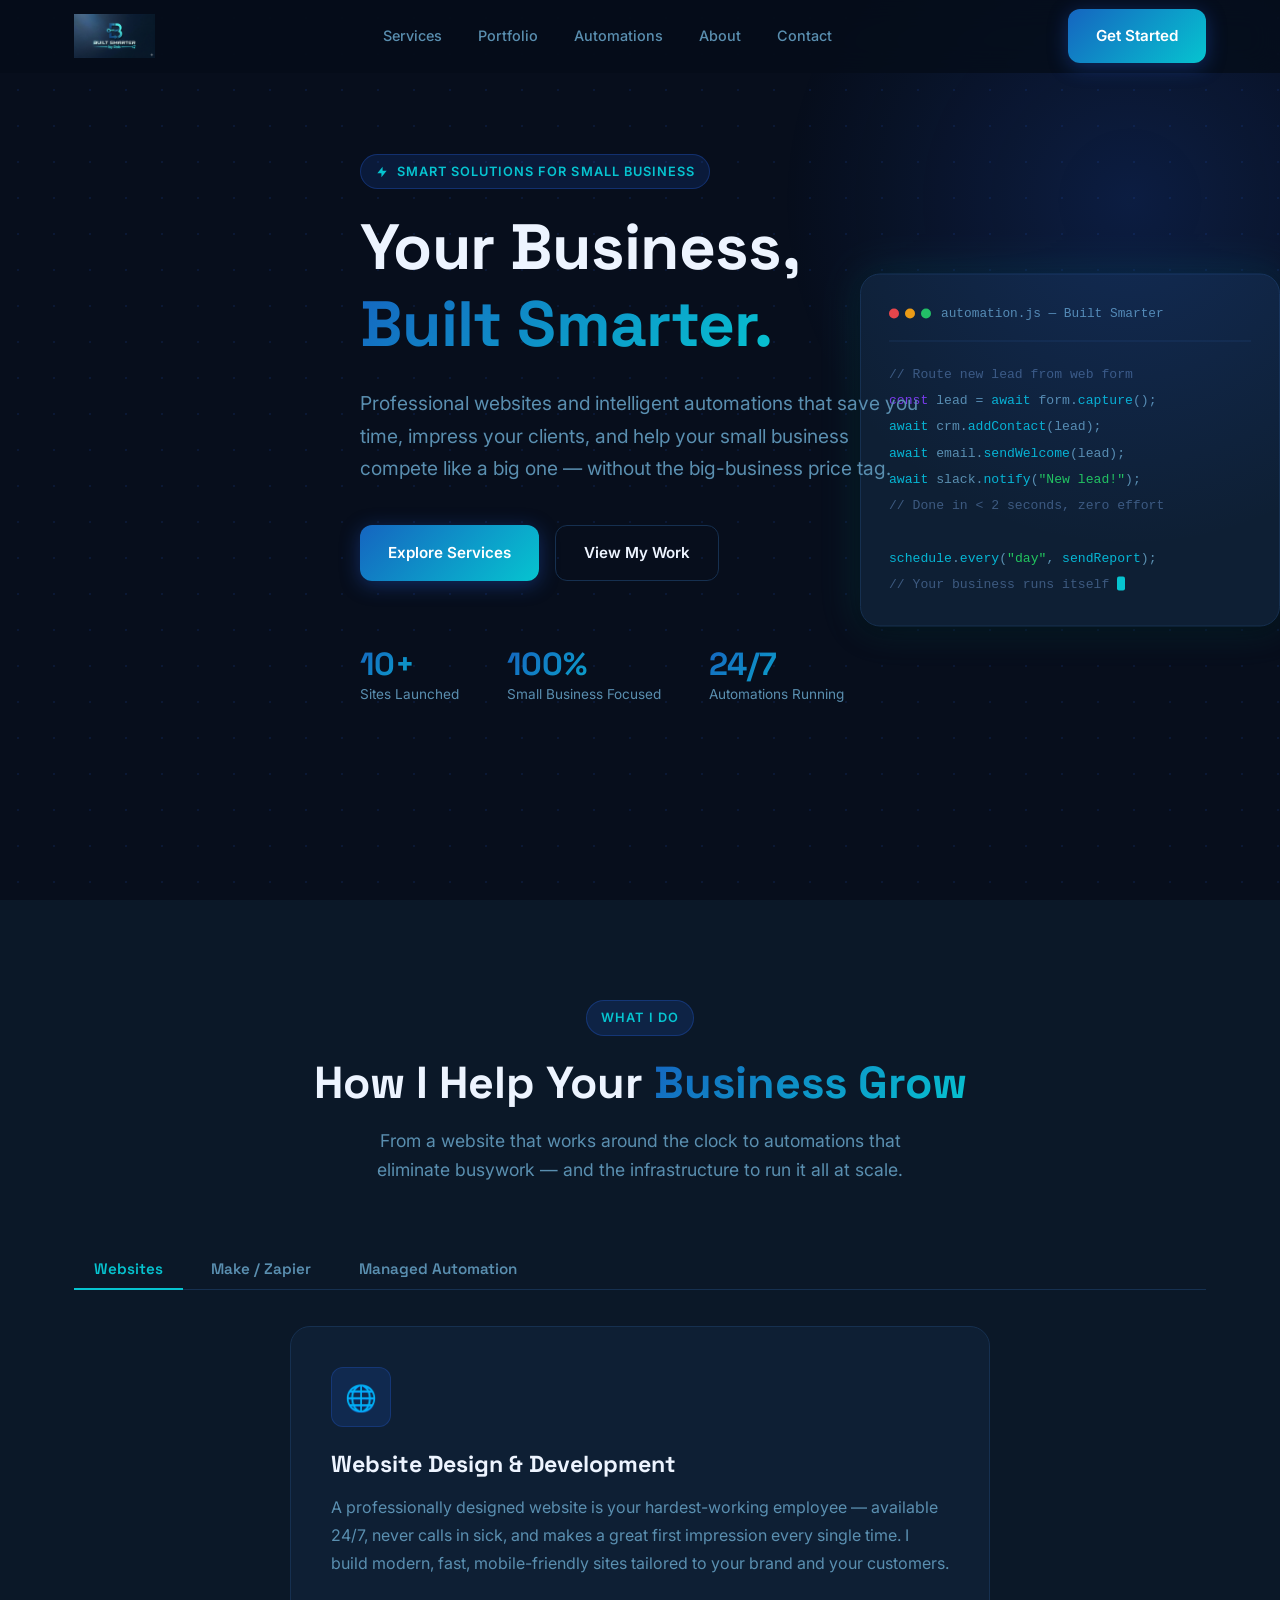
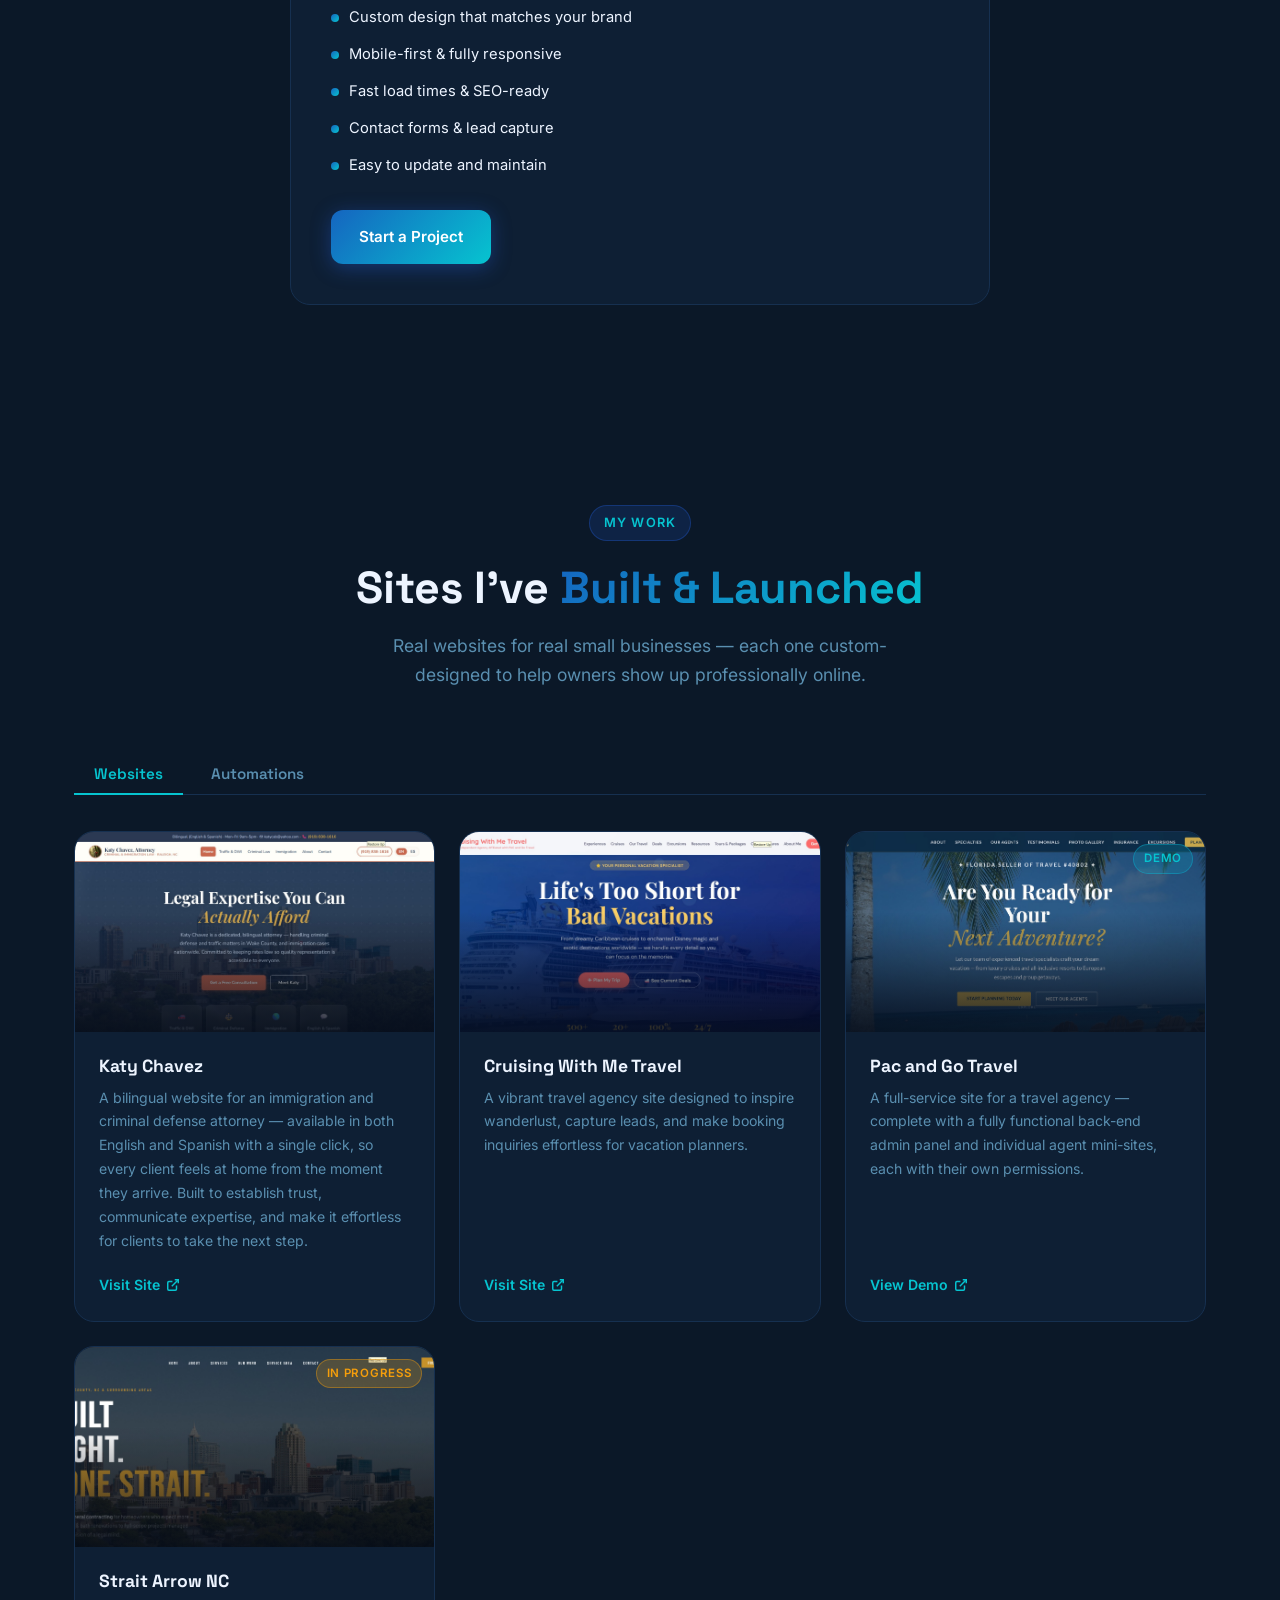
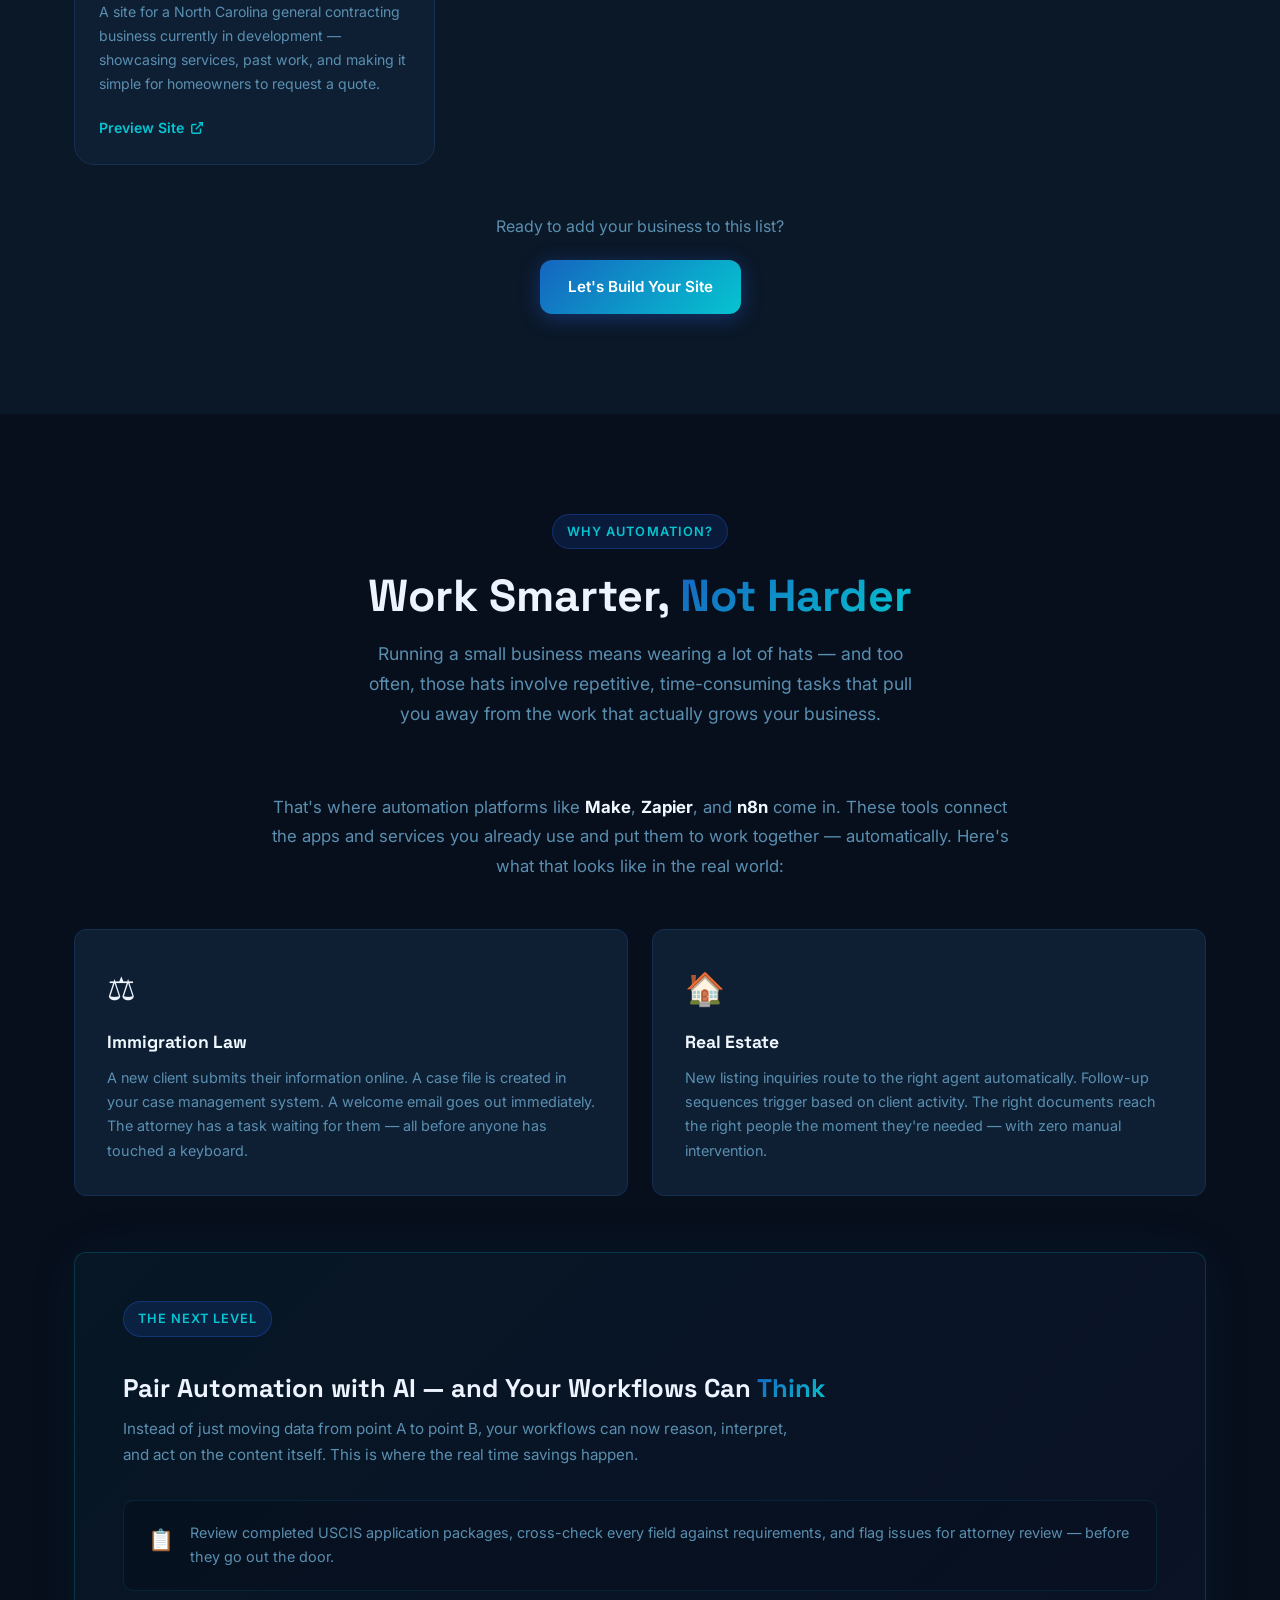
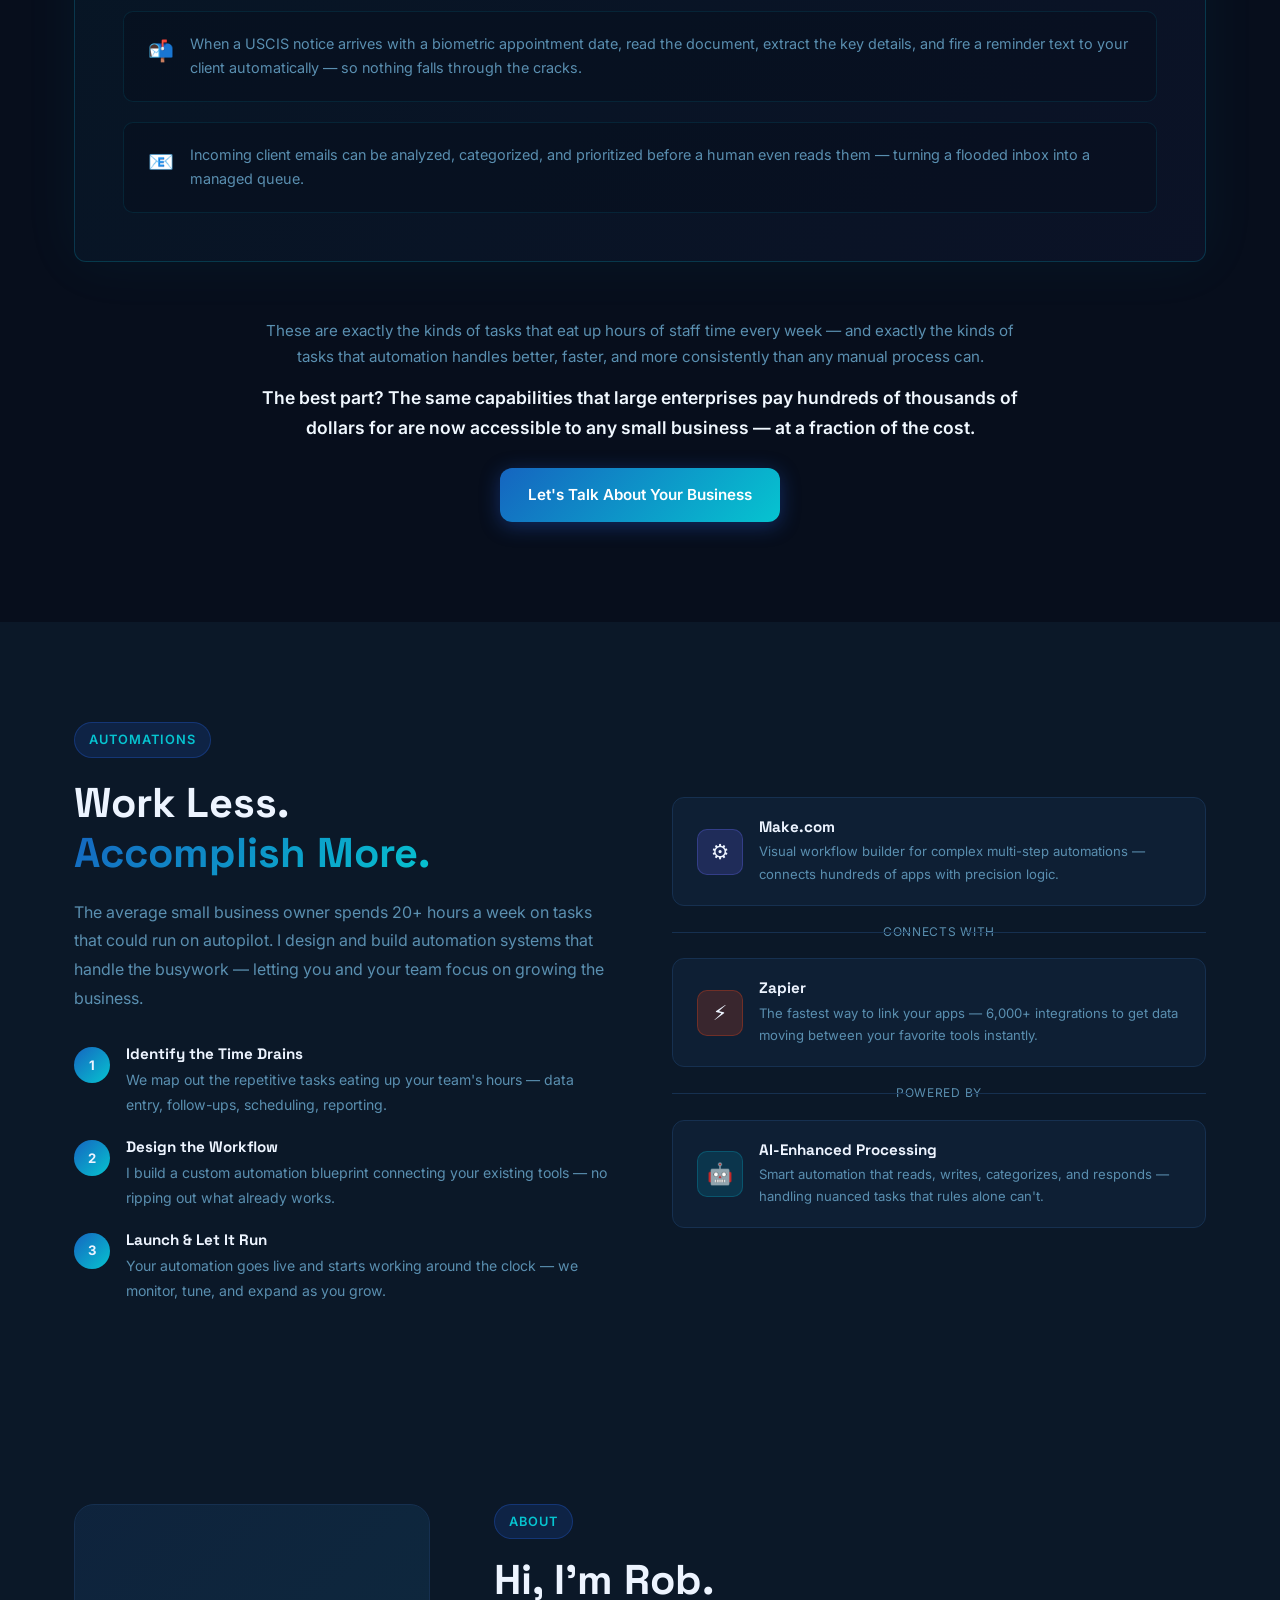
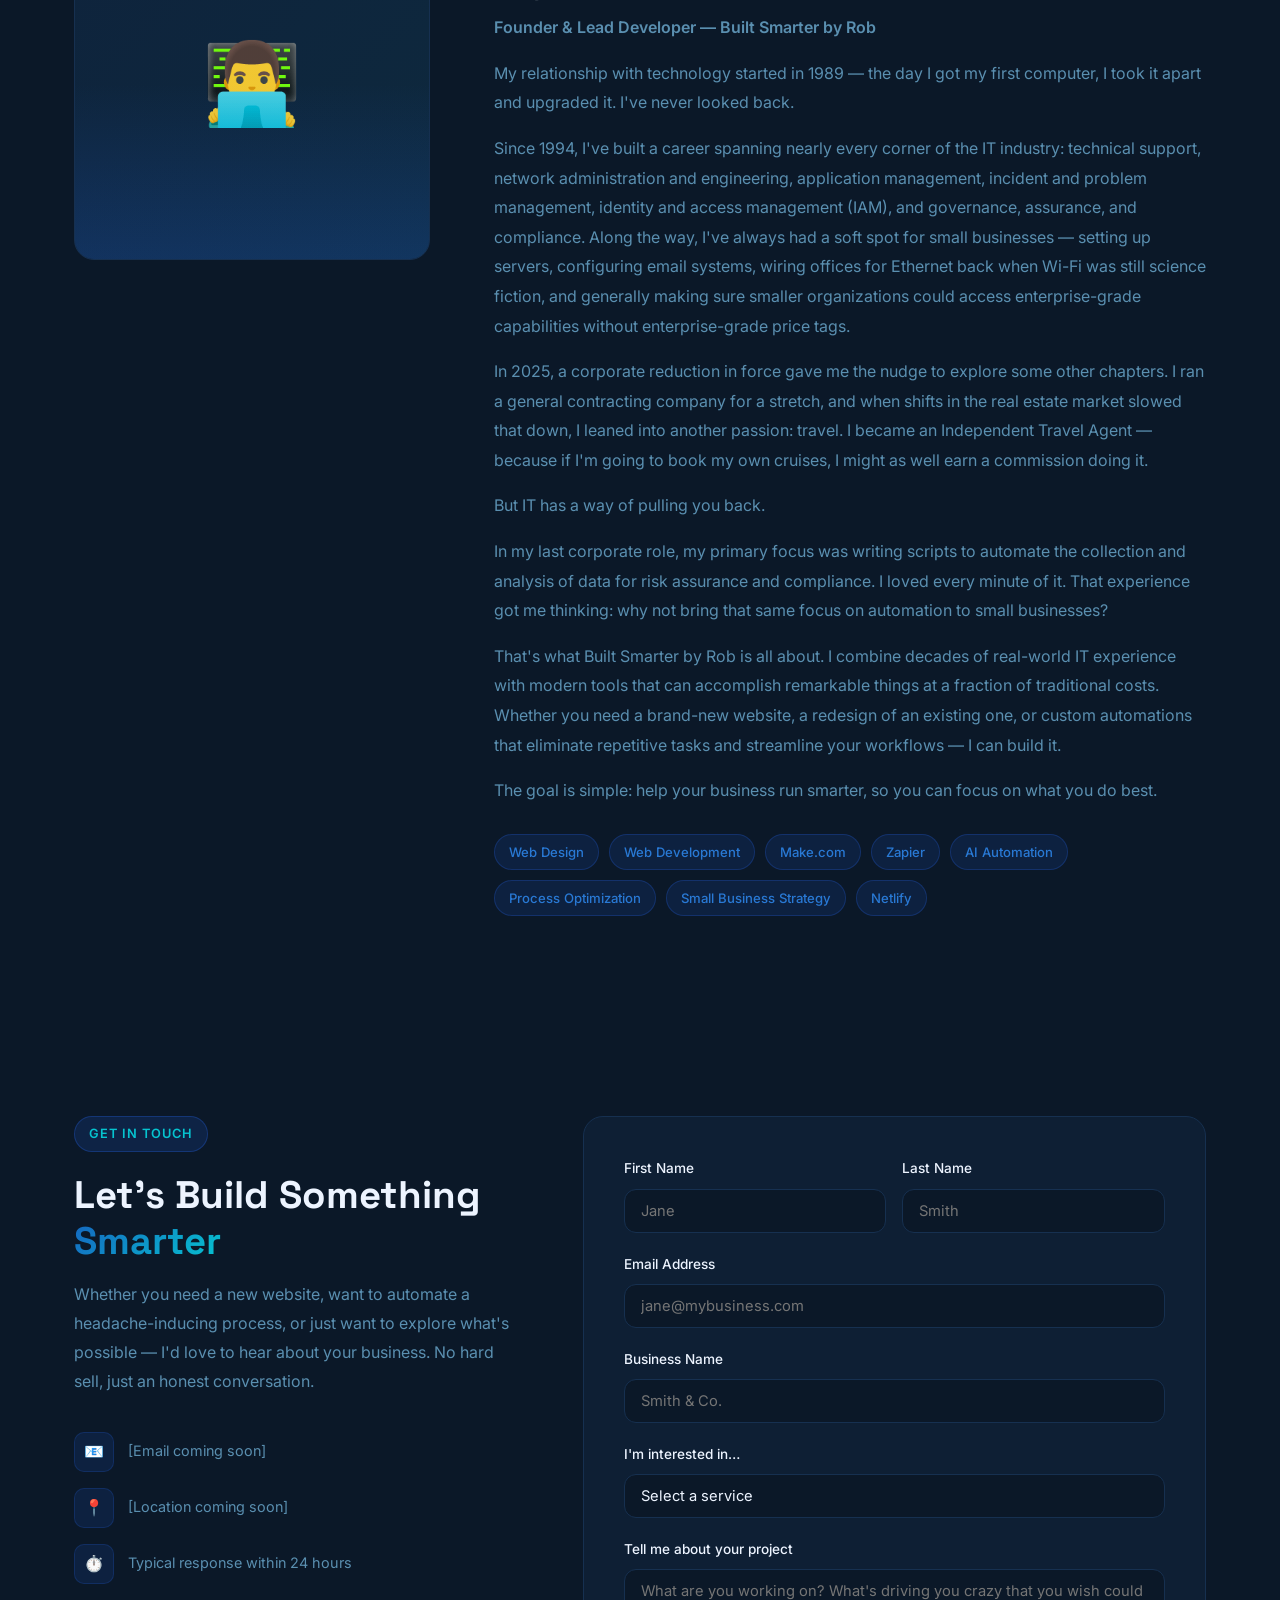
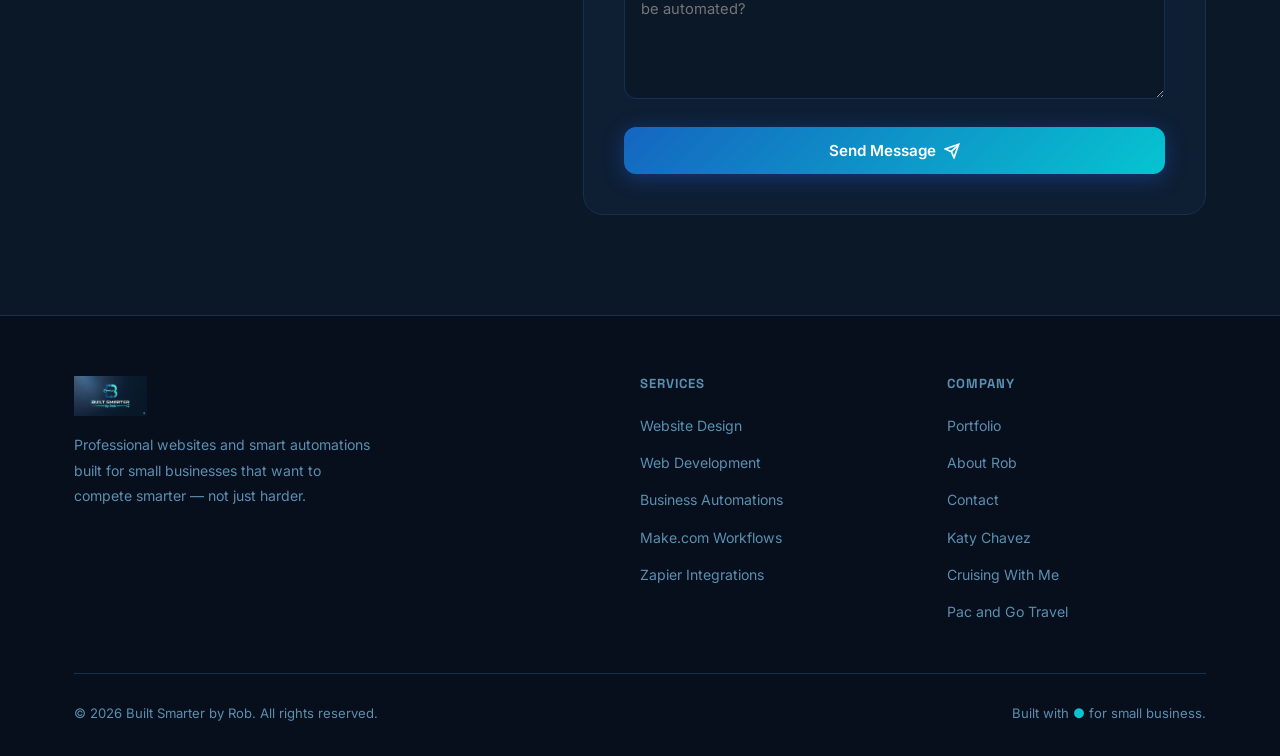
==== commit 1de0619c: "added photos for all the websites" ====
--- a/index.html
+++ b/index.html
@@ -285,12 +285,12 @@
         <div class="portfolio-grid">
           <!-- Site 1 -->
           <div class="portfolio-card reveal">
-            <div class="portfolio-thumb" style="background: linear-gradient(135deg,#1a1040,#2d1b69);">
-              <div class="portfolio-thumb-icon" style="font-size:3.5rem; opacity:.25;">⚖️</div>
+            <div class="portfolio-thumb" style="background-image: url('kcl.jpg'); background-size: cover; background-position: top center;">
+              <div class="thumb-overlay"></div>
             </div>
             <div class="portfolio-body">
               <h3>Katy Chavez</h3>
-              <p>A professional website for an immigration &amp; criminal defense attorney — designed to build trust, communicate expertise, and make it easy for clients to reach out.</p>
+              <p>A bilingual website for an immigration and criminal defense attorney — available in both English and Spanish with a single click, so every client feels at home from the moment they arrive. Built to establish trust, communicate expertise, and make it effortless for clients to take the next step.</p>
               <a href="https://www.katychavez.com" target="_blank" rel="noopener" class="portfolio-link">
                 Visit Site
                 <svg xmlns="http://www.w3.org/2000/svg" viewBox="0 0 24 24" fill="none" stroke="currentColor" stroke-width="2.5"><path d="M18 13v6a2 2 0 01-2 2H5a2 2 0 01-2-2V8a2 2 0 012-2h6"/><polyline points="15 3 21 3 21 9"/><line x1="10" y1="14" x2="21" y2="3"/></svg>
@@ -300,8 +300,8 @@
 
           <!-- Site 2 -->
           <div class="portfolio-card reveal">
-            <div class="portfolio-thumb" style="background: linear-gradient(135deg,#003366,#006994);">
-              <div class="portfolio-thumb-icon" style="font-size:3.5rem; opacity:.25;">🚢</div>
+            <div class="portfolio-thumb" style="background-image: url('cwmtravel.jpg'); background-size: cover; background-position: top center;">
+              <div class="thumb-overlay"></div>
             </div>
             <div class="portfolio-body">
               <h3>Cruising With Me Travel</h3>
@@ -331,8 +331,8 @@
 
           <!-- Site 4 (WIP) -->
           <div class="portfolio-card reveal">
-            <div class="portfolio-thumb" style="background: linear-gradient(135deg,#0f2a14,#1a4526);">
-              <div class="portfolio-thumb-icon" style="font-size:3.5rem; opacity:.25;">🏗️</div>
+            <div class="portfolio-thumb" style="background-image: url('straitarrow.jpg'); background-size: cover; background-position: top center;">
+              <div class="thumb-overlay"></div>
               <div class="wip-badge">In Progress</div>
             </div>
             <div class="portfolio-body">
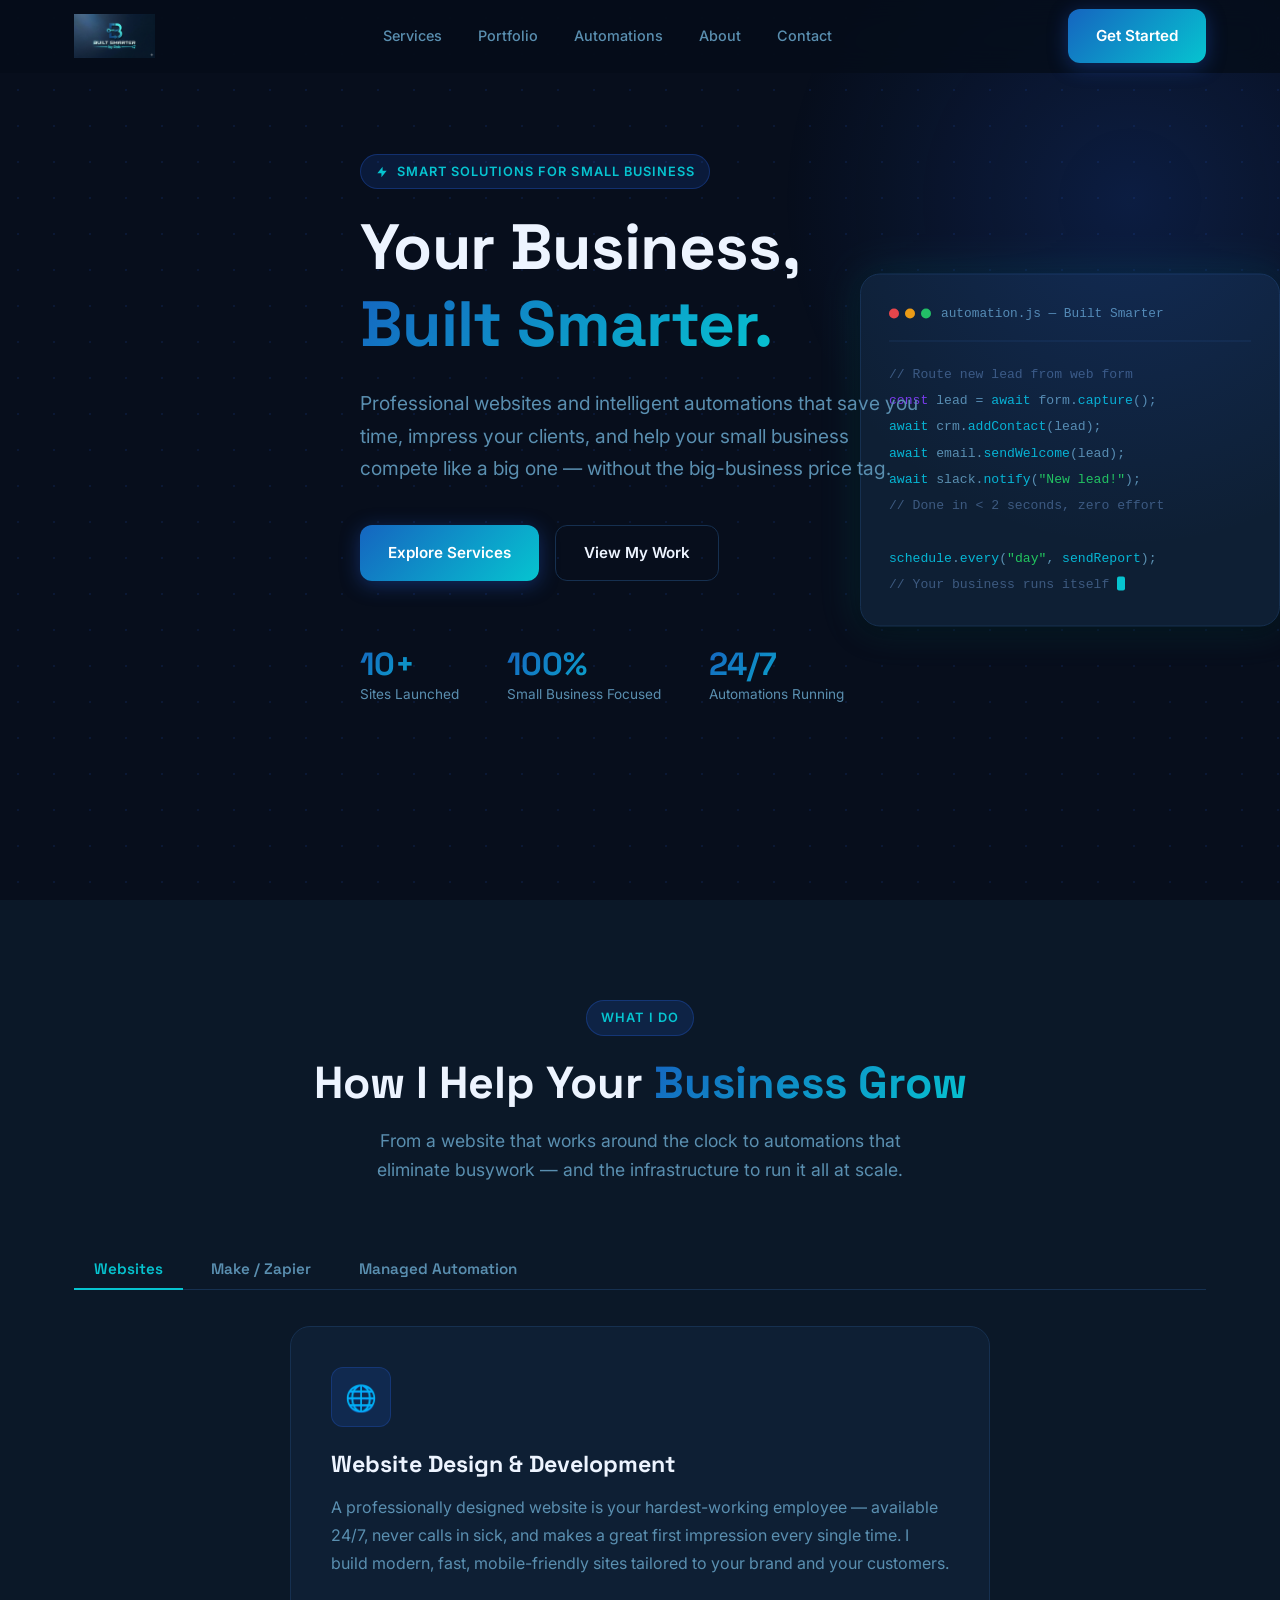
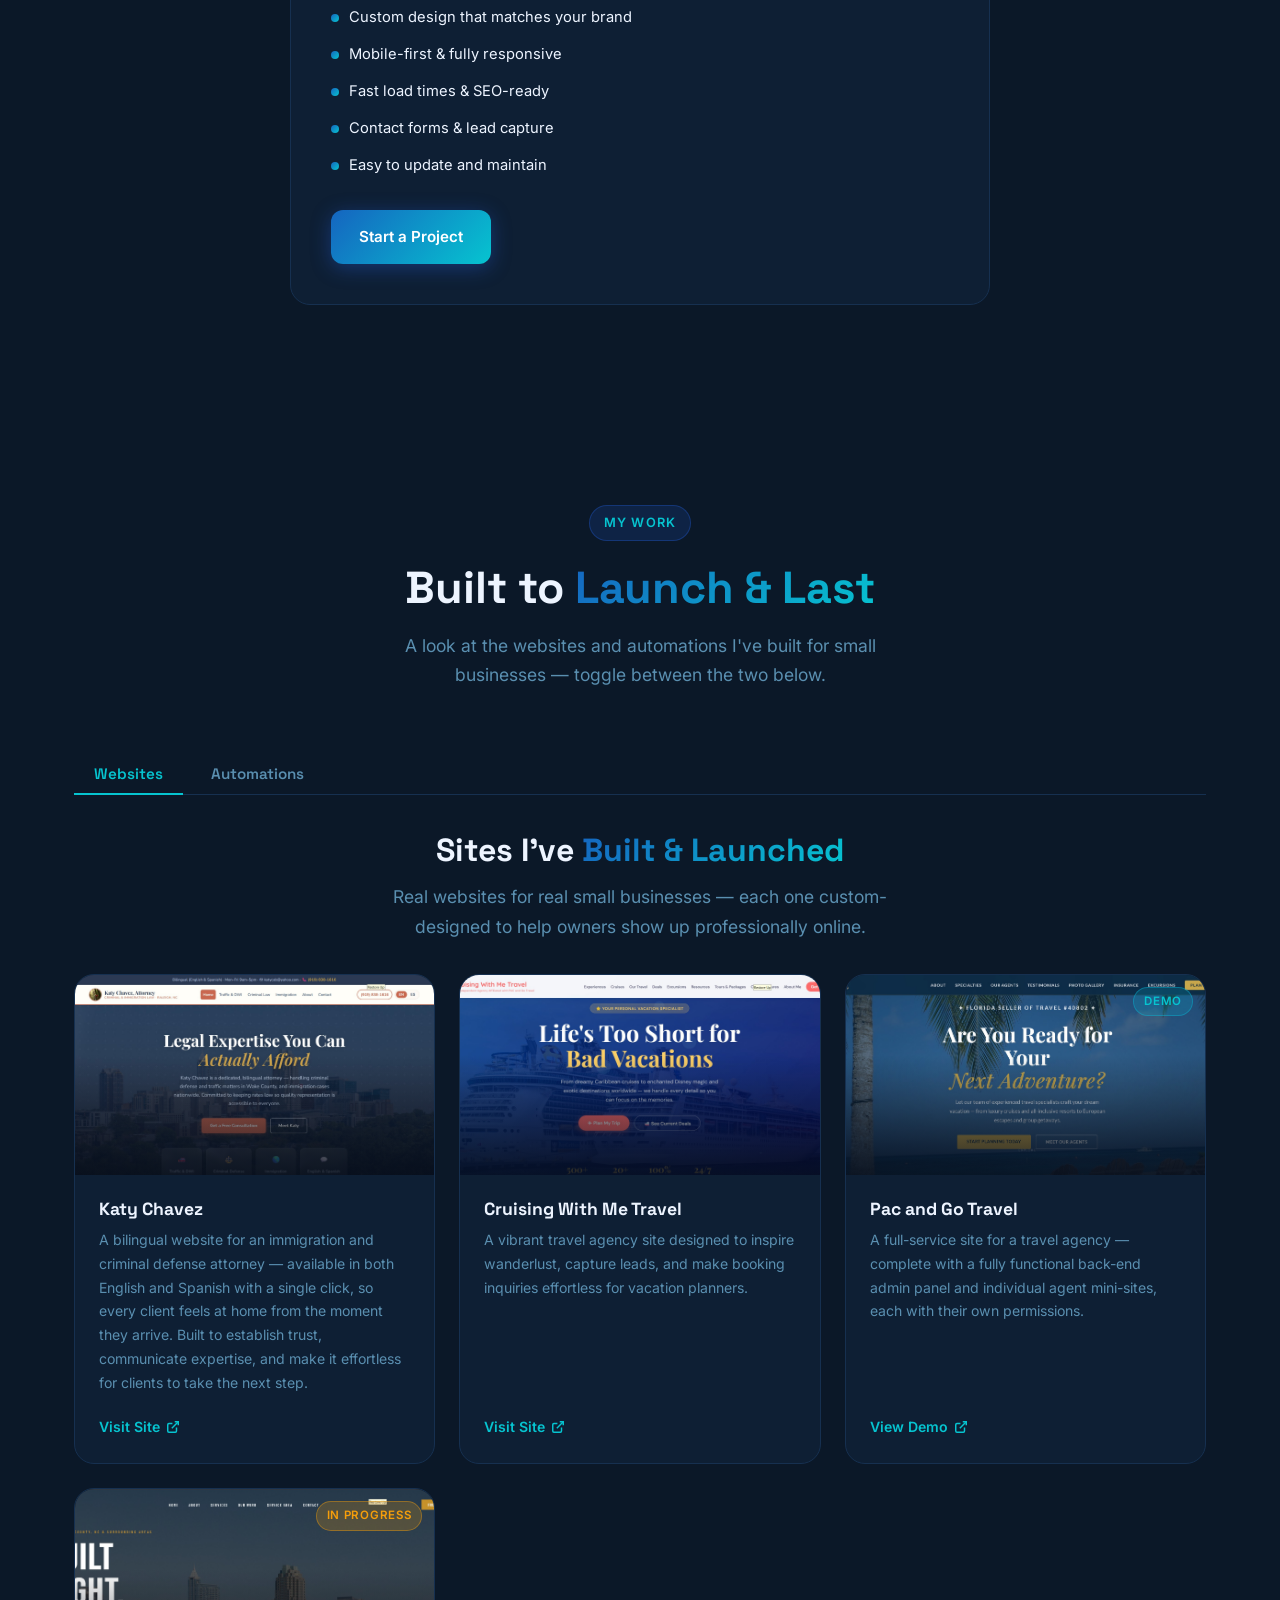
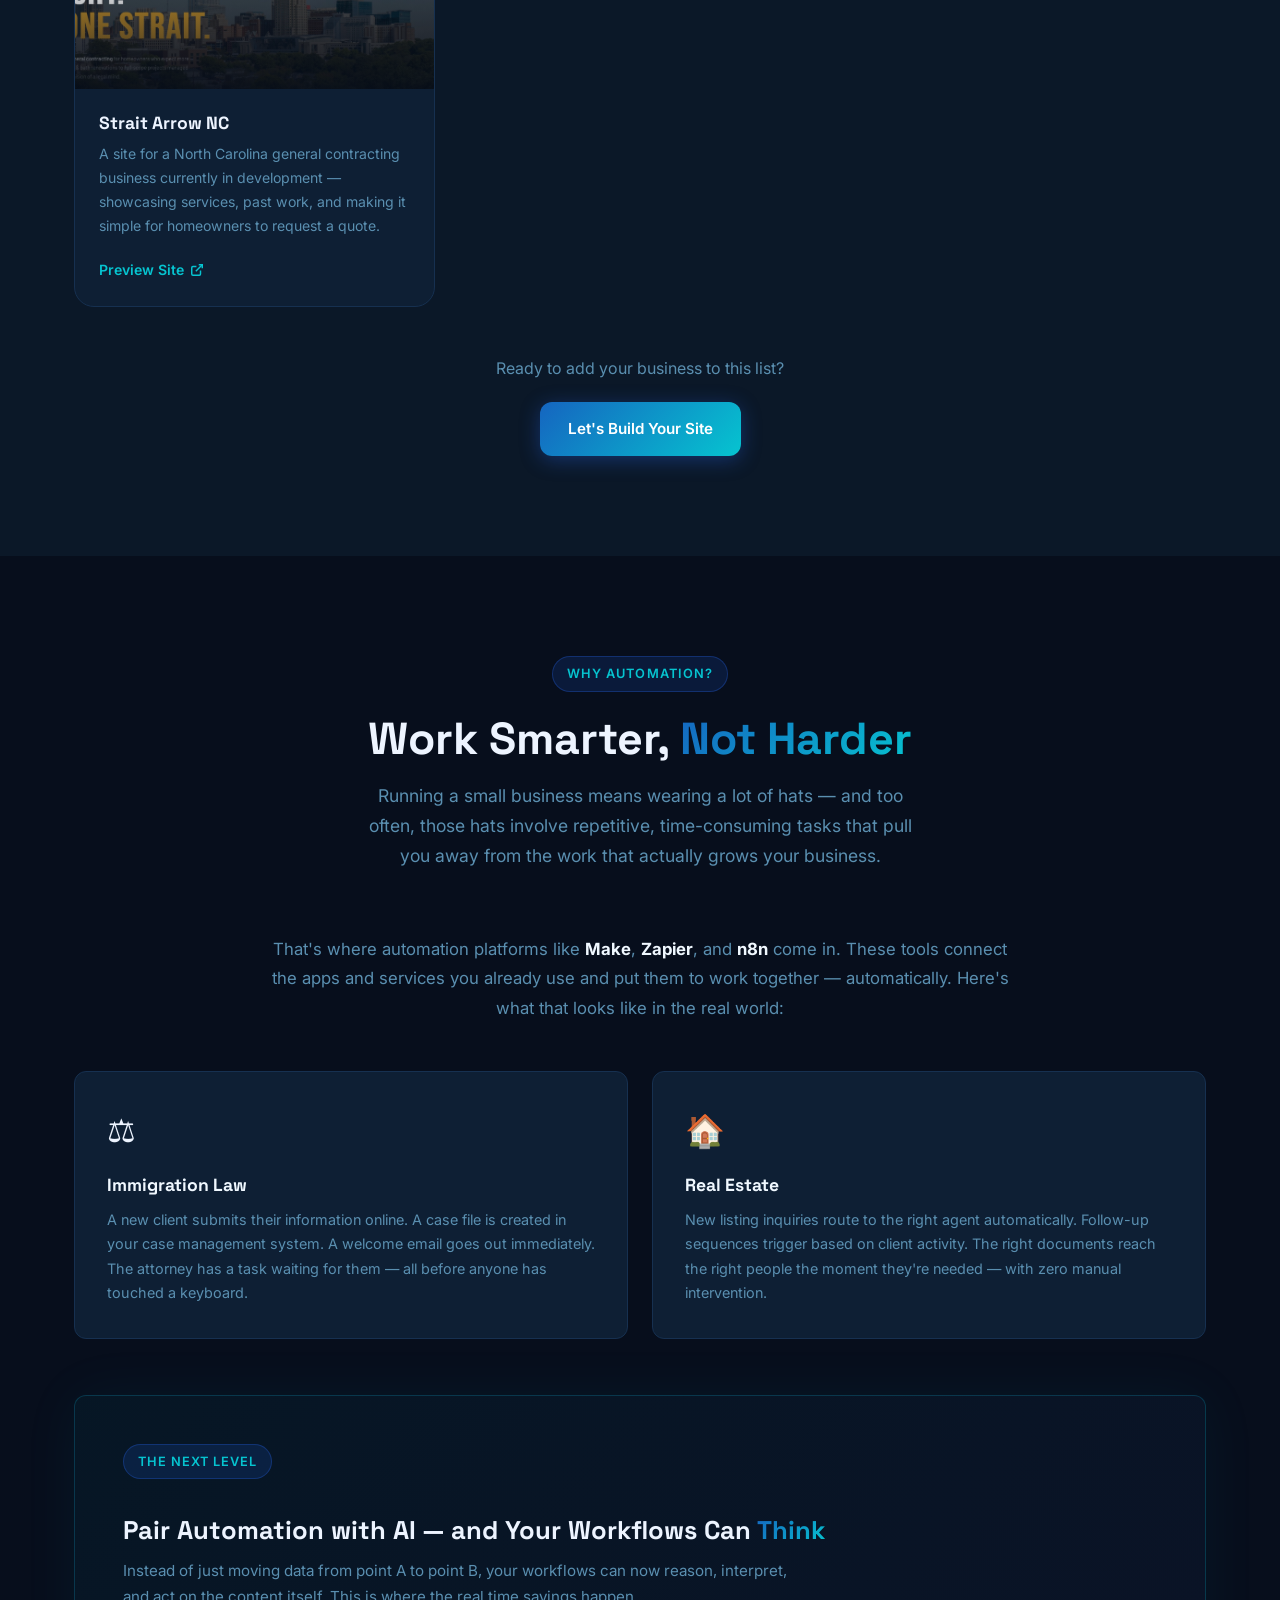
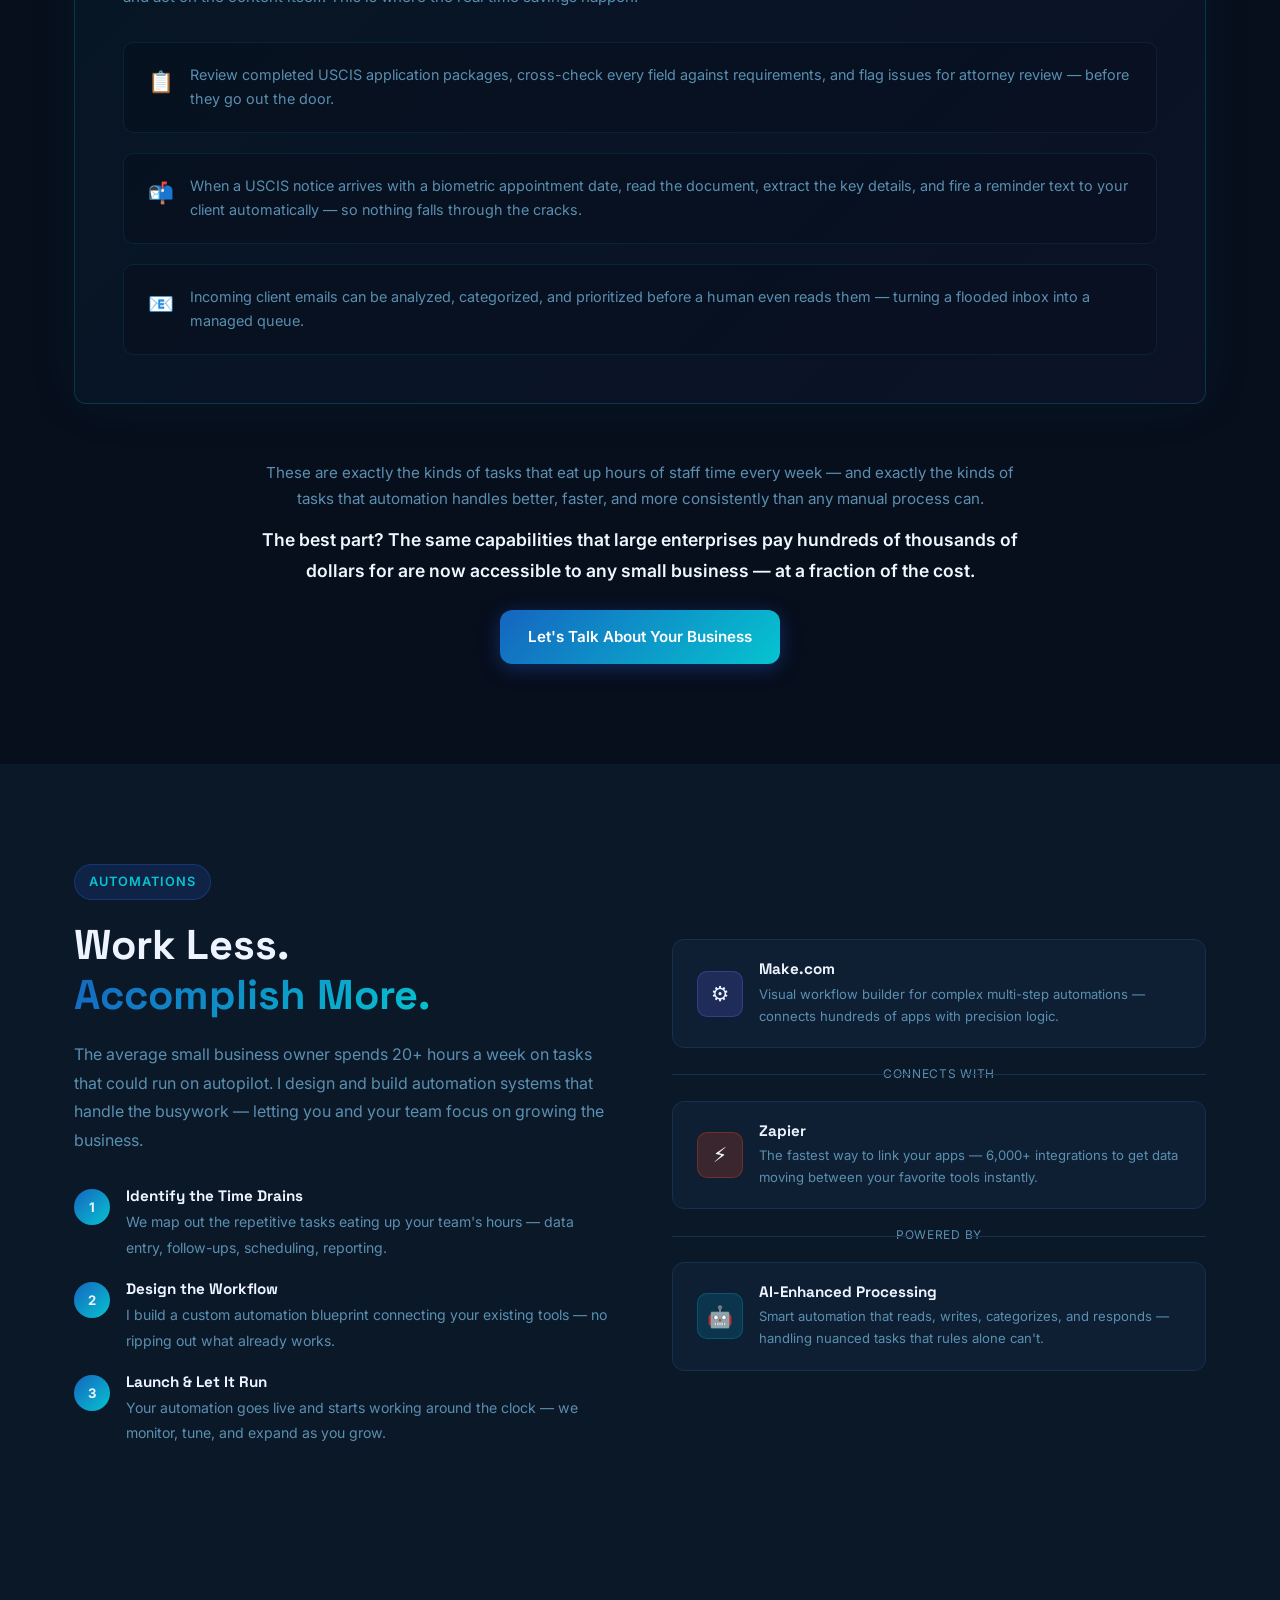
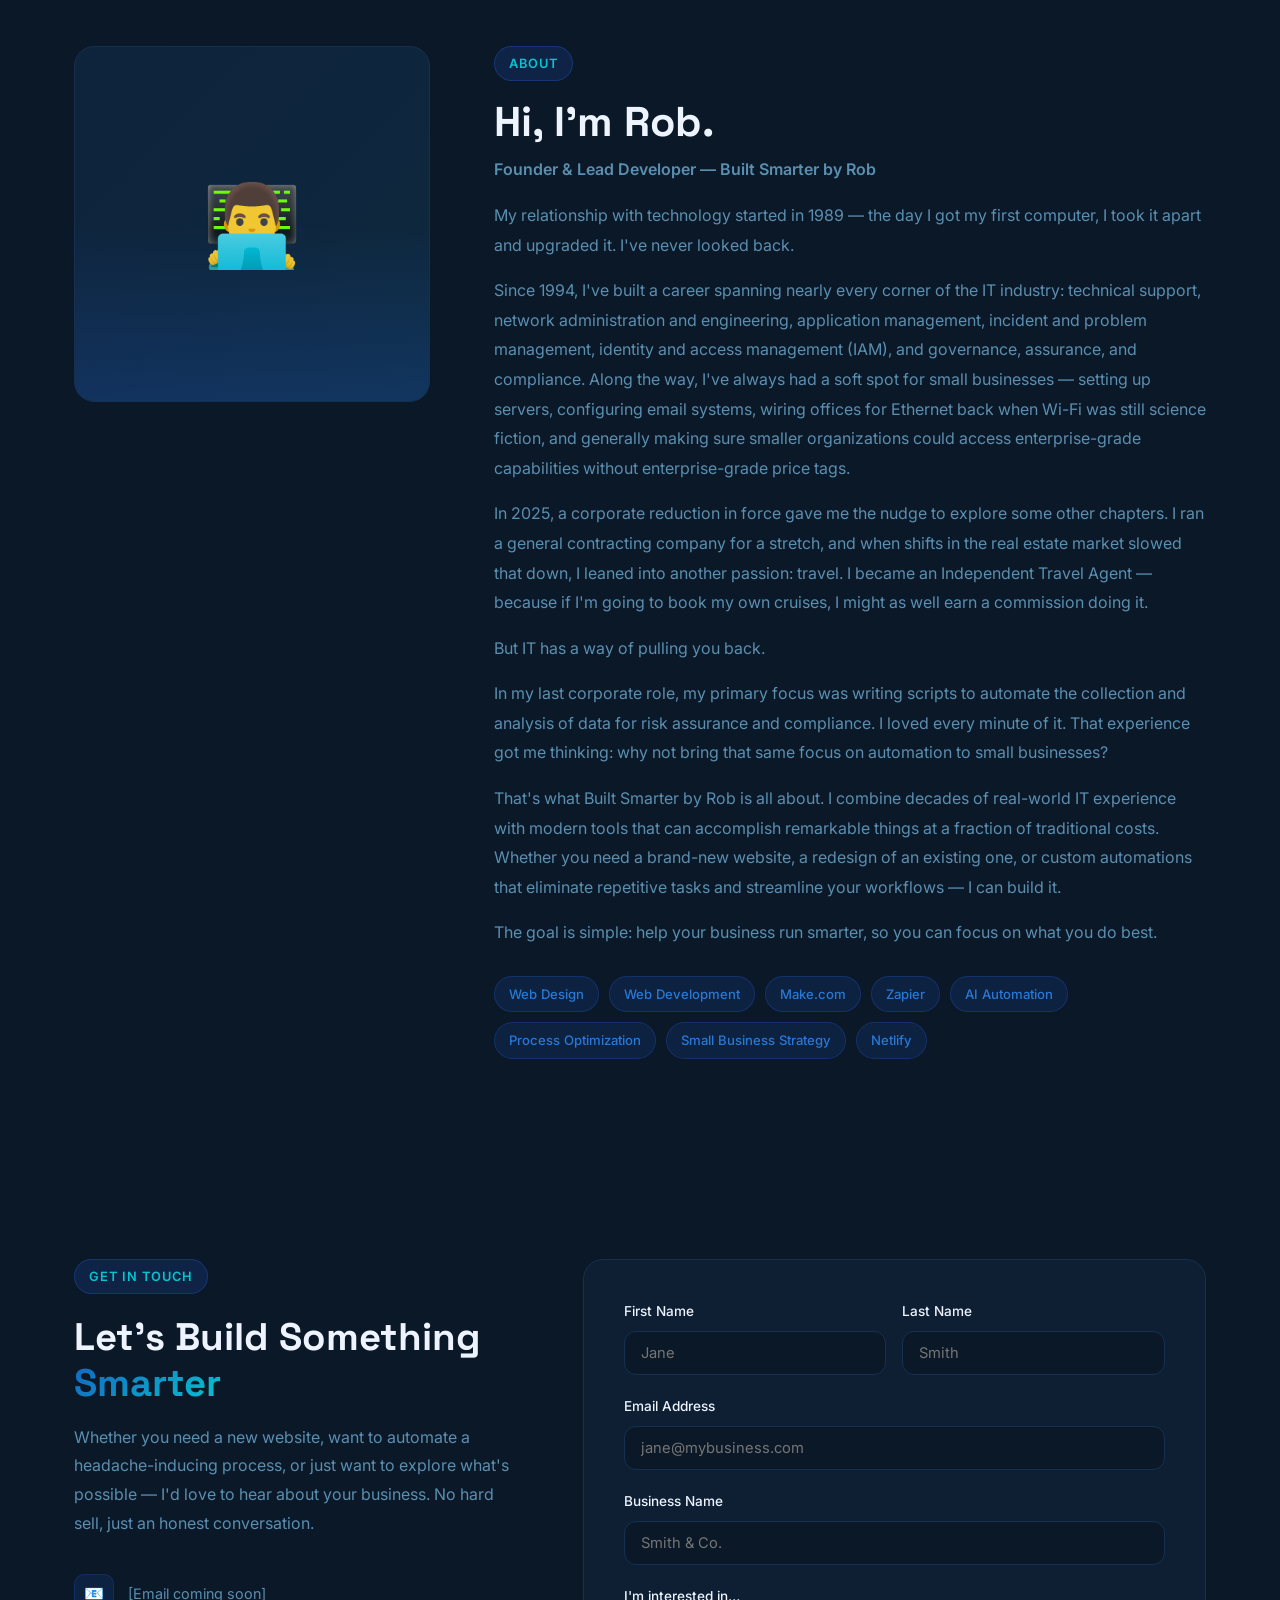
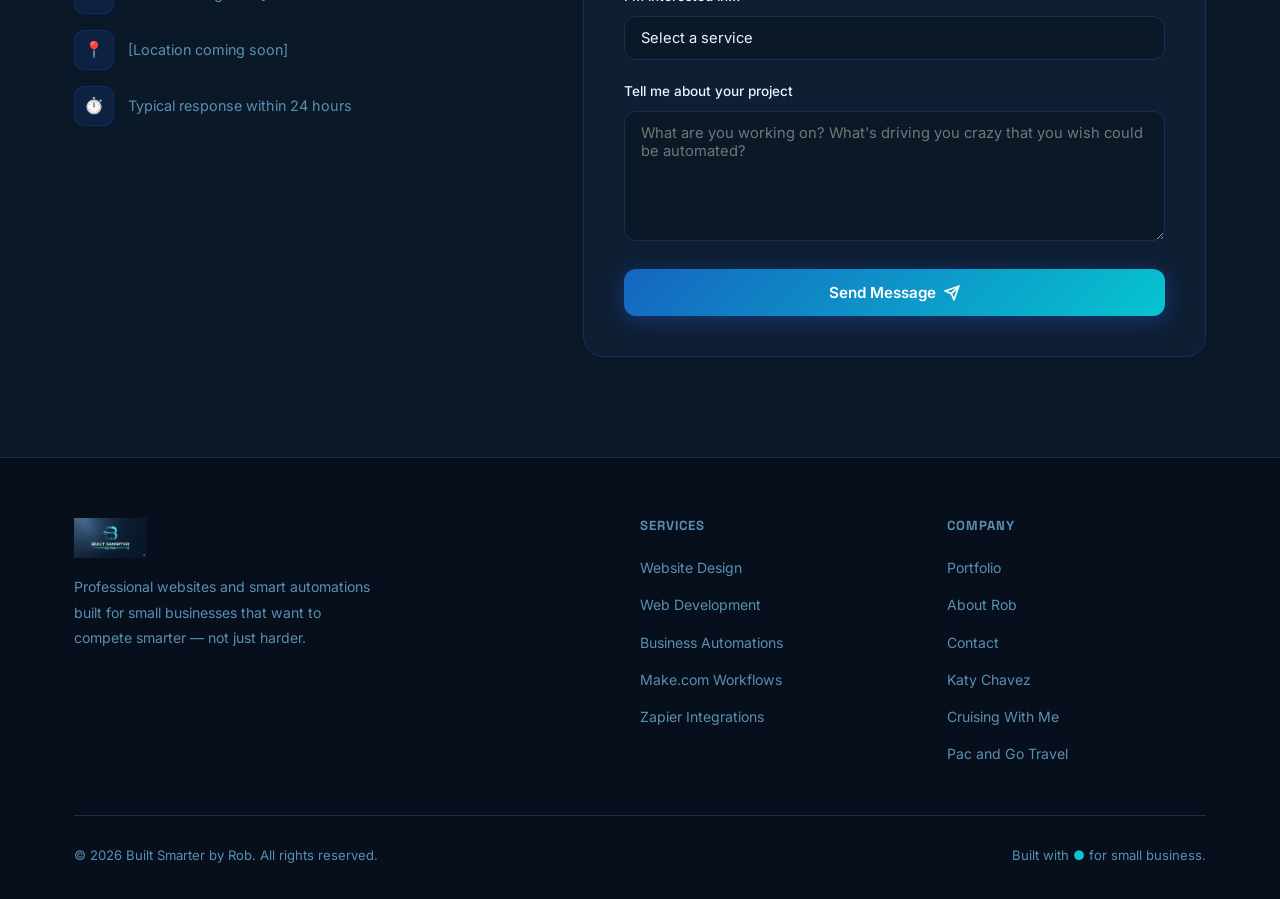
==== commit 3b622d6e: "re-write managed automation page focusing on client confidentiality and added DPA forms for review/d" ====
--- a/index.html
+++ b/index.html
@@ -195,66 +195,174 @@
         <div class="managed-layout reveal">
 
           <div class="managed-intro">
-            <div class="service-icon" style="background:rgba(99,102,241,.12); border-color:rgba(99,102,241,.3); margin:0 auto 20px;">🖥️</div>
+            <div class="service-icon" style="background:rgba(99,102,241,.12); border-color:rgba(99,102,241,.3); margin:0 auto 20px;">🔒</div>
             <h3>Managed Automation Hosting</h3>
             <p>
-              Make and Zapier are excellent tools — but their pricing is built around charging you for every
-              task your automations run. The more your business automates, the more you pay. And your data
-              flows through their servers. <strong>Managed Automation is a different approach.</strong>
+              AI and automation can save your business hours every week — but if you handle confidential
+              information, <em>where</em> that data lives and travels matters as much as what the tools do.
+              Managed Automation Hosting is built for businesses that can't afford to get this wrong.
             </p>
             <p>
-              I provision a private <strong>n8n</strong> instance on a VPS you own — hosted on Digital Ocean —
-              and manage everything technical on your behalf. n8n is an enterprise-grade, open-source
-              automation platform with the same power as Make or Zapier. The difference: no per-operation
-              fees, no shared infrastructure, and no usage ceiling. Your server. Your data. Your workflows.
+              I provision a private <strong>n8n</strong> automation server on infrastructure <strong>you own</strong>,
+              connected to AI services under enterprise terms. The result: the same productivity gains
+              you'd get from popular AI tools, with a defensible answer to the question
+              <em>"where does our client data go?"</em>
             </p>
           </div>
 
-          <div class="managed-compare">
-            <div class="compare-col">
-              <h4>Make &amp; Zapier</h4>
-              <ul>
-                <li>Charged per task/operation — costs grow with volume</li>
-                <li>Data processed on third-party servers</li>
-                <li>Usage caps based on subscription tier</li>
-                <li>Platform controls your account and access</li>
-              </ul>
-            </div>
-            <div class="compare-col featured">
-              <h4>Managed n8n on Your VPS</h4>
-              <ul>
-                <li>Flat server cost — typically $6–24/mo via Digital Ocean</li>
-                <li>Data stays on infrastructure you own and control</li>
-                <li>Unlimited executions, no tier restrictions</li>
-                <li>Your instance, your credentials, your server</li>
-              </ul>
-            </div>
+          <!-- Why this matters -->
+          <div class="managed-why">
+            <h4 class="managed-section-title">Why This Matters</h4>
+            <p>
+              Most popular AI and automation tools route your data through shared servers, retain it for
+              years, or use it to train future models. For some businesses that's an inconvenience. For
+              attorneys, healthcare providers, financial advisors, HR teams, and anyone bound by
+              confidentiality obligations, it's a serious liability.
+            </p>
+            <p>
+              <strong>For attorneys specifically:</strong> a 2026 federal ruling
+              (<em>US v. Heppner</em>, S.D.N.Y.) confirmed that submitting client information to public AI
+              platforms can be treated as a third-party disclosure — meaning attorney-client privilege can
+              be waived the moment text is pasted into a free AI tool. ABA Model Rules <strong>1.1</strong> (competence),
+              <strong>1.6</strong> (confidentiality), and <strong>5.3</strong> (vendor supervision) apply to every AI tool a
+              firm uses. The architecture you choose determines whether your AI use is defensible.
+            </p>
+            <p>
+              The same principles apply to anyone with a duty of care over client information — patient
+              records, financial data, HR files, trade secrets. Convenience doesn't excuse exposure.
+            </p>
+          </div>
+
+          <!-- Three Tiers of AI Risk -->
+          <div class="ai-tiers">
+            <h4 class="managed-section-title">The Three Tiers of AI Risk</h4>
+            <div class="tier-grid">
+              <div class="tier-card tier-red">
+                <div class="tier-badge">High Risk</div>
+                <h5>Public / Consumer AI</h5>
+                <p class="tier-examples">ChatGPT Free &amp; Plus, Claude.ai Free/Pro, Gemini consumer</p>
+                <ul>
+                  <li>Data may be used to train future models</li>
+                  <li>Multi-year retention possible</li>
+                  <li>Counts as third-party disclosure</li>
+                </ul>
+                <p class="tier-verdict">Never with confidential data.</p>
+              </div>
+              <div class="tier-card tier-yellow">
+                <div class="tier-badge">Conditional</div>
+                <h5>Cloud Automation</h5>
+                <p class="tier-examples">Zapier, Make.com</p>
+                <ul>
+                  <li>Data flows through vendor servers</li>
+                  <li>SOC 2 / DPA available with paid tiers</li>
+                  <li>Vendor staff have controlled access</li>
+                </ul>
+                <p class="tier-verdict">Fine for non-privileged work — admin, intake, scheduling.</p>
+              </div>
+              <div class="tier-card tier-green">
+                <div class="tier-badge">Defensible</div>
+                <h5>Self-Hosted + API</h5>
+                <p class="tier-examples">n8n on your VPS + AI API on commercial terms</p>
+                <ul>
+                  <li>Data stays on infrastructure you control</li>
+                  <li>API calls under commercial terms — no training, short retention</li>
+                  <li>You own the logs, server, and deletion policy</li>
+                </ul>
+                <p class="tier-verdict">The architecture for confidential work.</p>
+              </div>
+            </div>
+          </div>
+
+          <!-- How it works -->
+          <div class="managed-arch">
+            <h4 class="managed-section-title">How It Works</h4>
+            <div class="arch-flow">
+              <div class="arch-step">
+                <div class="arch-icon">🏢</div>
+                <div class="arch-label">Your business</div>
+              </div>
+              <div class="arch-arrow">→</div>
+              <div class="arch-step">
+                <div class="arch-icon">🖥️</div>
+                <div class="arch-label">Your private<br>n8n server</div>
+              </div>
+              <div class="arch-arrow">→</div>
+              <div class="arch-step">
+                <div class="arch-icon">🤖</div>
+                <div class="arch-label">AI API<br>(commercial terms)</div>
+              </div>
+              <div class="arch-arrow">→</div>
+              <div class="arch-step">
+                <div class="arch-icon">📥</div>
+                <div class="arch-label">Result back<br>to your server</div>
+              </div>
+            </div>
+            <p class="arch-note">
+              A closed loop. Client data never touches a consumer AI product. The AI call is governed by
+              enterprise terms with no training and a short retention window. Logs, backups, and access
+              controls live on infrastructure that belongs to you — not a third-party platform.
+            </p>
           </div>
 
           <div class="managed-bottom">
             <div class="managed-includes">
               <h4>What's Included</h4>
               <ul class="service-features">
-                <li>VPS provisioning on Digital Ocean (billed directly to you — no markup)</li>
+                <li>Private VPS provisioning (billed directly to you — no markup)</li>
                 <li>n8n installation, SSL certificate &amp; security hardening</li>
-                <li>Automated daily backups &amp; uptime monitoring</li>
+                <li>Encrypted daily backups &amp; uptime monitoring</li>
                 <li>Software updates, security patches &amp; ongoing maintenance</li>
-                <li>Automation builds — same capabilities as the Make/Zapier service</li>
+                <li>Automation builds tailored to your workflows</li>
+                <li>Documentation you can hand to a compliance officer or auditor</li>
               </ul>
             </div>
             <div class="managed-when">
               <h4>A Good Fit When&hellip;</h4>
               <ul class="service-features">
-                <li>Your automations run thousands of operations per month</li>
-                <li>You handle sensitive client data and want it on private infrastructure</li>
-                <li>You're bumping against plan limits on Make or Zapier</li>
-                <li>You want one consolidated platform for all your workflows</li>
+                <li>You handle confidential client data — legal, medical, financial, HR</li>
+                <li>Your industry has confidentiality, privilege, or compliance obligations</li>
+                <li>You want clear documentation for clients, auditors, or regulators</li>
+                <li>You'd rather own your data than rent space on someone else's servers</li>
               </ul>
             </div>
           </div>
 
-          <div style="text-align:center; margin-top:8px;">
-            <a href="#contact" class="btn btn-primary">Set Up My Instance</a>
+          <!-- Downloads -->
+          <div class="managed-downloads">
+            <h4 class="managed-section-title">Sample Documents &amp; Templates</h4>
+            <p class="downloads-intro">
+              Free starter templates you can use to build your own internal documentation. These same
+              templates are included — fully customized to your business — with every Managed Automation
+              Hosting engagement.
+            </p>
+            <div class="downloads-grid">
+              <a href="downloads/data-processing-agreement-template.html" target="_blank" rel="noopener" class="download-card">
+                <div class="download-icon">📄</div>
+                <h5>Data Processing Agreement</h5>
+                <p>Sample DPA covering data ownership, confidentiality, retention, and breach notification.</p>
+                <span class="download-link">View Template →</span>
+              </a>
+              <a href="downloads/ai-use-policy-template.html" target="_blank" rel="noopener" class="download-card">
+                <div class="download-icon">📋</div>
+                <h5>Internal AI Use Policy</h5>
+                <p>One-page template defining which AI tools your staff may use with what kinds of data.</p>
+                <span class="download-link">View Template →</span>
+              </a>
+              <a href="downloads/attorney-engagement-letter-language.html" target="_blank" rel="noopener" class="download-card">
+                <div class="download-icon">⚖️</div>
+                <h5>Attorney Disclosure Language</h5>
+                <p>Sample engagement-letter language for attorneys disclosing AI use to clients.</p>
+                <span class="download-link">View Template →</span>
+              </a>
+            </div>
+            <p class="downloads-disclaimer">
+              These templates are provided for informational purposes only. They are not legal advice and
+              should be reviewed and adapted by qualified counsel before use.
+            </p>
+          </div>
+
+          <div style="text-align:center; margin-top:32px;">
+            <a href="#contact" class="btn btn-primary">Talk About My Setup</a>
           </div>
 
         </div>
@@ -270,8 +378,8 @@
     <div class="container">
       <div class="section-header reveal">
         <div class="badge">My Work</div>
-        <h2>Sites I've <span class="grad-text">Built &amp; Launched</span></h2>
-        <p>Real websites for real small businesses — each one custom-designed to help owners show up professionally online.</p>
+        <h2>Built to <span class="grad-text">Launch &amp; Last</span></h2>
+        <p>A look at the websites and automations I've built for small businesses — toggle between the two below.</p>
       </div>
 
       <!-- Tab buttons -->
@@ -282,6 +390,10 @@
 
       <!-- Websites panel -->
       <div class="tab-panel active" id="tab-websites">
+        <div class="section-header reveal" style="margin-bottom:32px;">
+          <h3 style="font-size: clamp(1.5rem, 2.5vw, 2rem); margin-bottom: 12px;">Sites I've <span class="grad-text">Built &amp; Launched</span></h3>
+          <p>Real websites for real small businesses — each one custom-designed to help owners show up professionally online.</p>
+        </div>
         <div class="portfolio-grid">
           <!-- Site 1 -->
           <div class="portfolio-card reveal">
@@ -354,6 +466,10 @@
 
       <!-- Automations panel -->
       <div class="tab-panel" id="tab-automations">
+        <div class="section-header reveal" style="margin-bottom:32px;">
+          <h3 style="font-size: clamp(1.5rem, 2.5vw, 2rem); margin-bottom: 12px;">Workflows That <span class="grad-text">Run Themselves</span></h3>
+          <p>Automations don't have to be complex to be valuable. Some handle a dozen tasks at once; others — like the office visit tracker — do one small job that quietly takes time and stress off a team's plate, so workers can focus on what matters and still get the information they need.</p>
+        </div>
         <div class="portfolio-grid">
 
           <!-- Automation 1: Proof Scanner -->
--- a/css/styles.css
+++ b/css/styles.css
@@ -457,6 +457,237 @@
   .compare-col:first-child { border-right: none; border-bottom: 1px solid var(--border); }
 }
 
+/* --- Managed automation: section title --- */
+.managed-section-title {
+  font-size: 1.1rem;
+  font-weight: 700;
+  color: var(--white);
+  margin-bottom: 18px;
+  text-align: center;
+  letter-spacing: .01em;
+}
+
+/* --- Why this matters block --- */
+.managed-why {
+  background: var(--card);
+  border: 1px solid var(--border);
+  border-radius: var(--radius);
+  padding: 28px 32px;
+  margin-bottom: 36px;
+}
+.managed-why p {
+  color: var(--muted);
+  font-size: .9rem;
+  line-height: 1.75;
+  margin-bottom: 14px;
+}
+.managed-why p:last-child { margin-bottom: 0; }
+.managed-why strong { color: var(--white); }
+.managed-why em { color: var(--text); font-style: italic; }
+
+/* --- Three Tiers of AI Risk --- */
+.ai-tiers { margin-bottom: 36px; }
+.tier-grid {
+  display: grid;
+  grid-template-columns: repeat(3, 1fr);
+  gap: 14px;
+}
+.tier-card {
+  background: var(--card);
+  border: 1px solid var(--border);
+  border-radius: var(--radius);
+  padding: 22px 22px 20px;
+  display: flex;
+  flex-direction: column;
+}
+.tier-card h5 {
+  font-size: 1rem;
+  margin: 12px 0 6px;
+  color: var(--white);
+}
+.tier-card .tier-examples {
+  font-size: .78rem;
+  color: var(--muted);
+  margin-bottom: 14px;
+  font-style: italic;
+  line-height: 1.5;
+}
+.tier-card ul {
+  list-style: none;
+  padding: 0;
+  margin: 0 0 14px;
+  display: flex;
+  flex-direction: column;
+  gap: 8px;
+  flex-grow: 1;
+}
+.tier-card ul li {
+  font-size: .82rem;
+  color: var(--muted);
+  line-height: 1.5;
+  padding-left: 14px;
+  position: relative;
+}
+.tier-card ul li::before {
+  content: '•';
+  position: absolute;
+  left: 0;
+  top: 0;
+}
+.tier-card .tier-verdict {
+  font-size: .85rem;
+  font-weight: 600;
+  margin: 0;
+  padding-top: 12px;
+  border-top: 1px solid var(--border);
+  line-height: 1.5;
+}
+.tier-badge {
+  display: inline-block;
+  font-size: .68rem;
+  font-weight: 700;
+  text-transform: uppercase;
+  letter-spacing: .08em;
+  padding: 4px 10px;
+  border-radius: 999px;
+  align-self: flex-start;
+}
+
+.tier-red { border-color: rgba(239,68,68,.3); }
+.tier-red .tier-badge { background: rgba(239,68,68,.15); color: #f87171; }
+.tier-red .tier-verdict { color: #f87171; }
+
+.tier-yellow { border-color: rgba(234,179,8,.32); }
+.tier-yellow .tier-badge { background: rgba(234,179,8,.15); color: #fbbf24; }
+.tier-yellow .tier-verdict { color: #fbbf24; }
+
+.tier-green { border-color: rgba(34,197,94,.4); background: rgba(34,197,94,.04); }
+.tier-green .tier-badge { background: rgba(34,197,94,.15); color: #4ade80; }
+.tier-green .tier-verdict { color: #4ade80; }
+
+/* --- Architecture flow diagram --- */
+.managed-arch { margin-bottom: 36px; }
+.arch-flow {
+  display: flex;
+  align-items: center;
+  justify-content: center;
+  gap: 12px;
+  flex-wrap: wrap;
+  background: var(--card);
+  border: 1px solid var(--border);
+  border-radius: var(--radius);
+  padding: 28px 16px;
+  margin-bottom: 18px;
+}
+.arch-step {
+  display: flex;
+  flex-direction: column;
+  align-items: center;
+  text-align: center;
+  min-width: 110px;
+}
+.arch-icon {
+  font-size: 1.9rem;
+  margin-bottom: 8px;
+}
+.arch-label {
+  font-size: .8rem;
+  color: var(--muted);
+  line-height: 1.4;
+}
+.arch-arrow {
+  color: var(--accent);
+  font-weight: 700;
+  font-size: 1.3rem;
+}
+.arch-note {
+  font-size: .85rem;
+  color: var(--muted);
+  line-height: 1.7;
+  text-align: center;
+  max-width: 720px;
+  margin: 0 auto;
+}
+
+/* --- Downloads block --- */
+.managed-downloads {
+  margin-top: 36px;
+  margin-bottom: 8px;
+  padding: 32px 28px;
+  background: rgba(99,102,241,.04);
+  border: 1px solid rgba(99,102,241,.18);
+  border-radius: var(--radius);
+}
+.downloads-intro {
+  text-align: center;
+  font-size: .9rem;
+  color: var(--muted);
+  line-height: 1.7;
+  max-width: 640px;
+  margin: 0 auto 24px;
+}
+.downloads-grid {
+  display: grid;
+  grid-template-columns: repeat(3, 1fr);
+  gap: 14px;
+  margin-bottom: 18px;
+}
+.download-card {
+  background: var(--card);
+  border: 1px solid var(--border);
+  border-radius: var(--radius);
+  padding: 22px;
+  text-decoration: none;
+  display: flex;
+  flex-direction: column;
+  transition: all var(--transition);
+  color: var(--text);
+}
+.download-card:hover {
+  border-color: var(--primary);
+  transform: translateY(-2px);
+  box-shadow: var(--shadow-glow);
+  color: var(--text);
+}
+.download-icon {
+  font-size: 1.5rem;
+  margin-bottom: 12px;
+}
+.download-card h5 {
+  color: var(--white);
+  font-size: .95rem;
+  margin-bottom: 8px;
+  font-family: var(--font-head);
+}
+.download-card p {
+  font-size: .82rem;
+  color: var(--muted);
+  line-height: 1.55;
+  margin-bottom: 14px;
+  flex-grow: 1;
+}
+.download-link {
+  font-size: .85rem;
+  color: var(--accent);
+  font-weight: 600;
+}
+.downloads-disclaimer {
+  text-align: center;
+  font-size: .75rem;
+  color: var(--muted);
+  font-style: italic;
+  max-width: 640px;
+  margin: 0 auto;
+  line-height: 1.6;
+}
+
+@media (max-width: 768px) {
+  .tier-grid,
+  .downloads-grid { grid-template-columns: 1fr; }
+  .arch-flow { flex-direction: column; }
+  .arch-arrow { transform: rotate(90deg); }
+}
+
 .service-card {
   background: var(--card);
   border: 1px solid var(--border);
